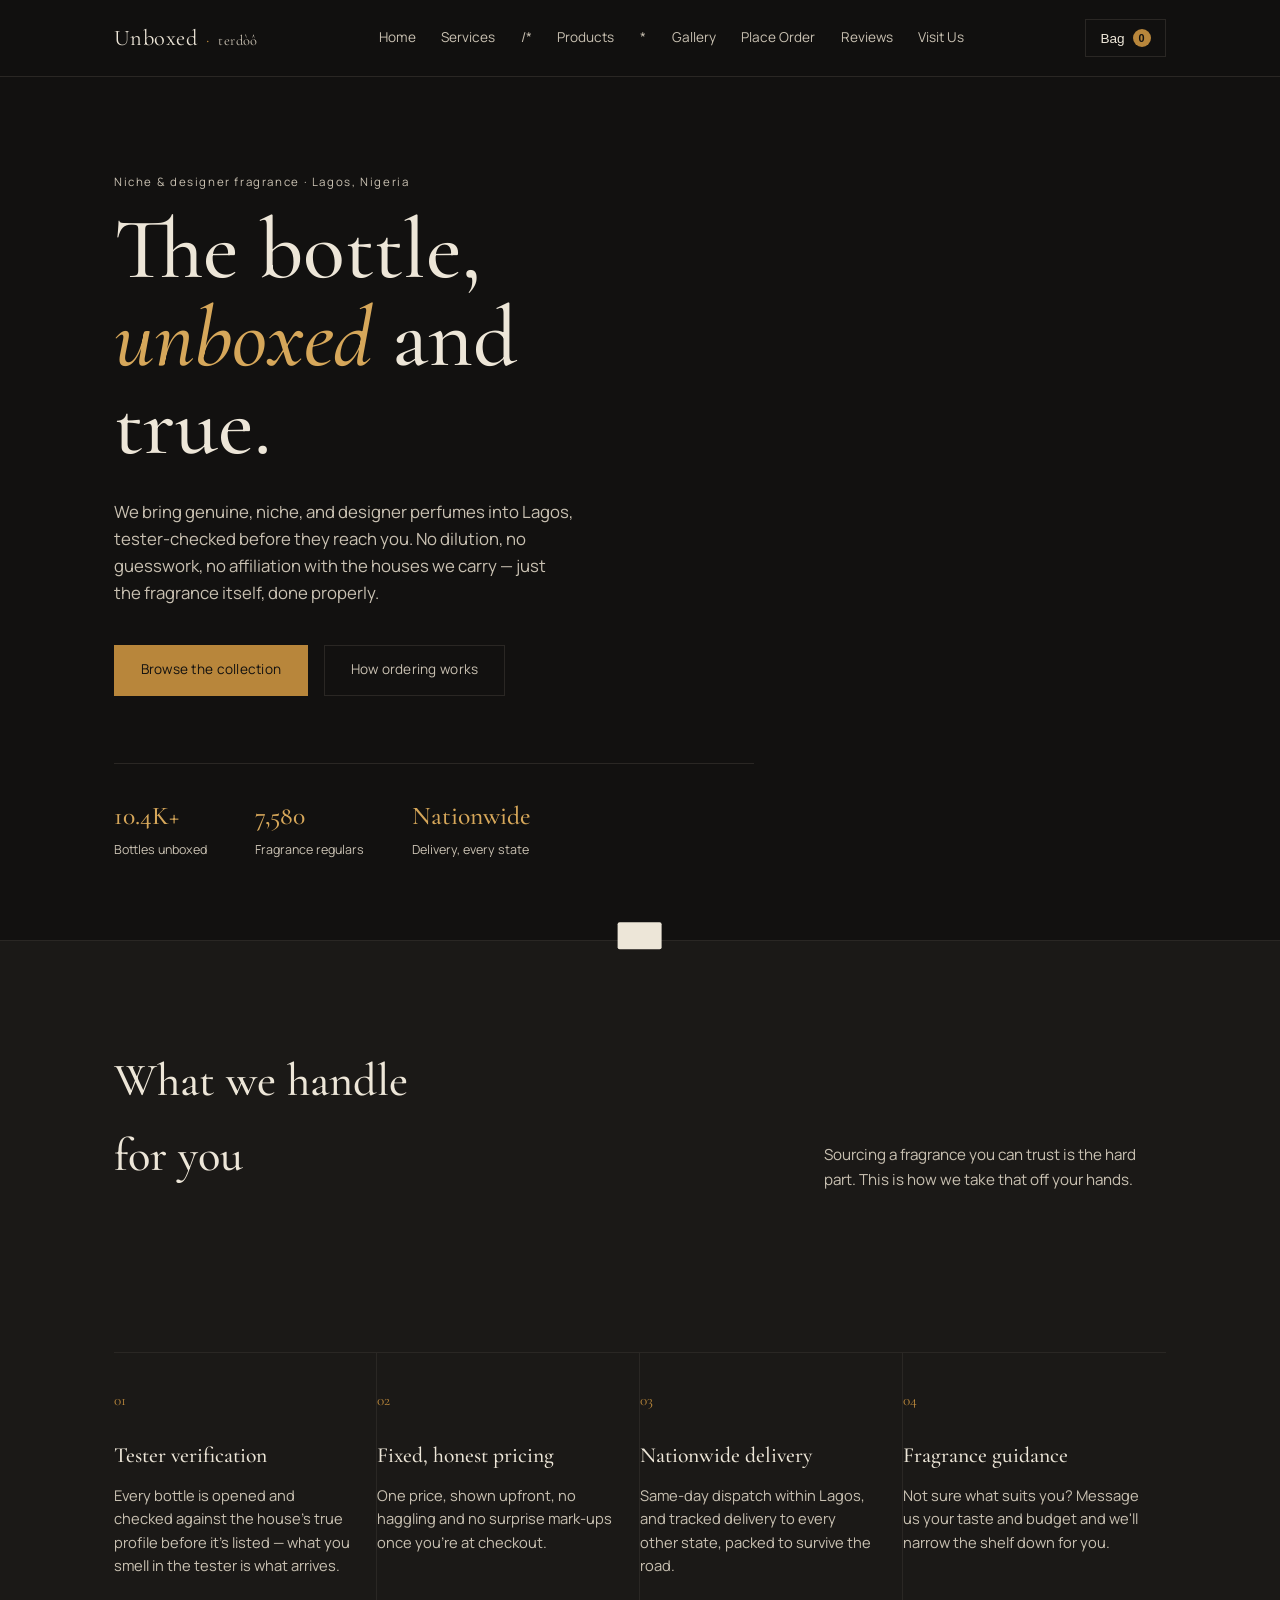
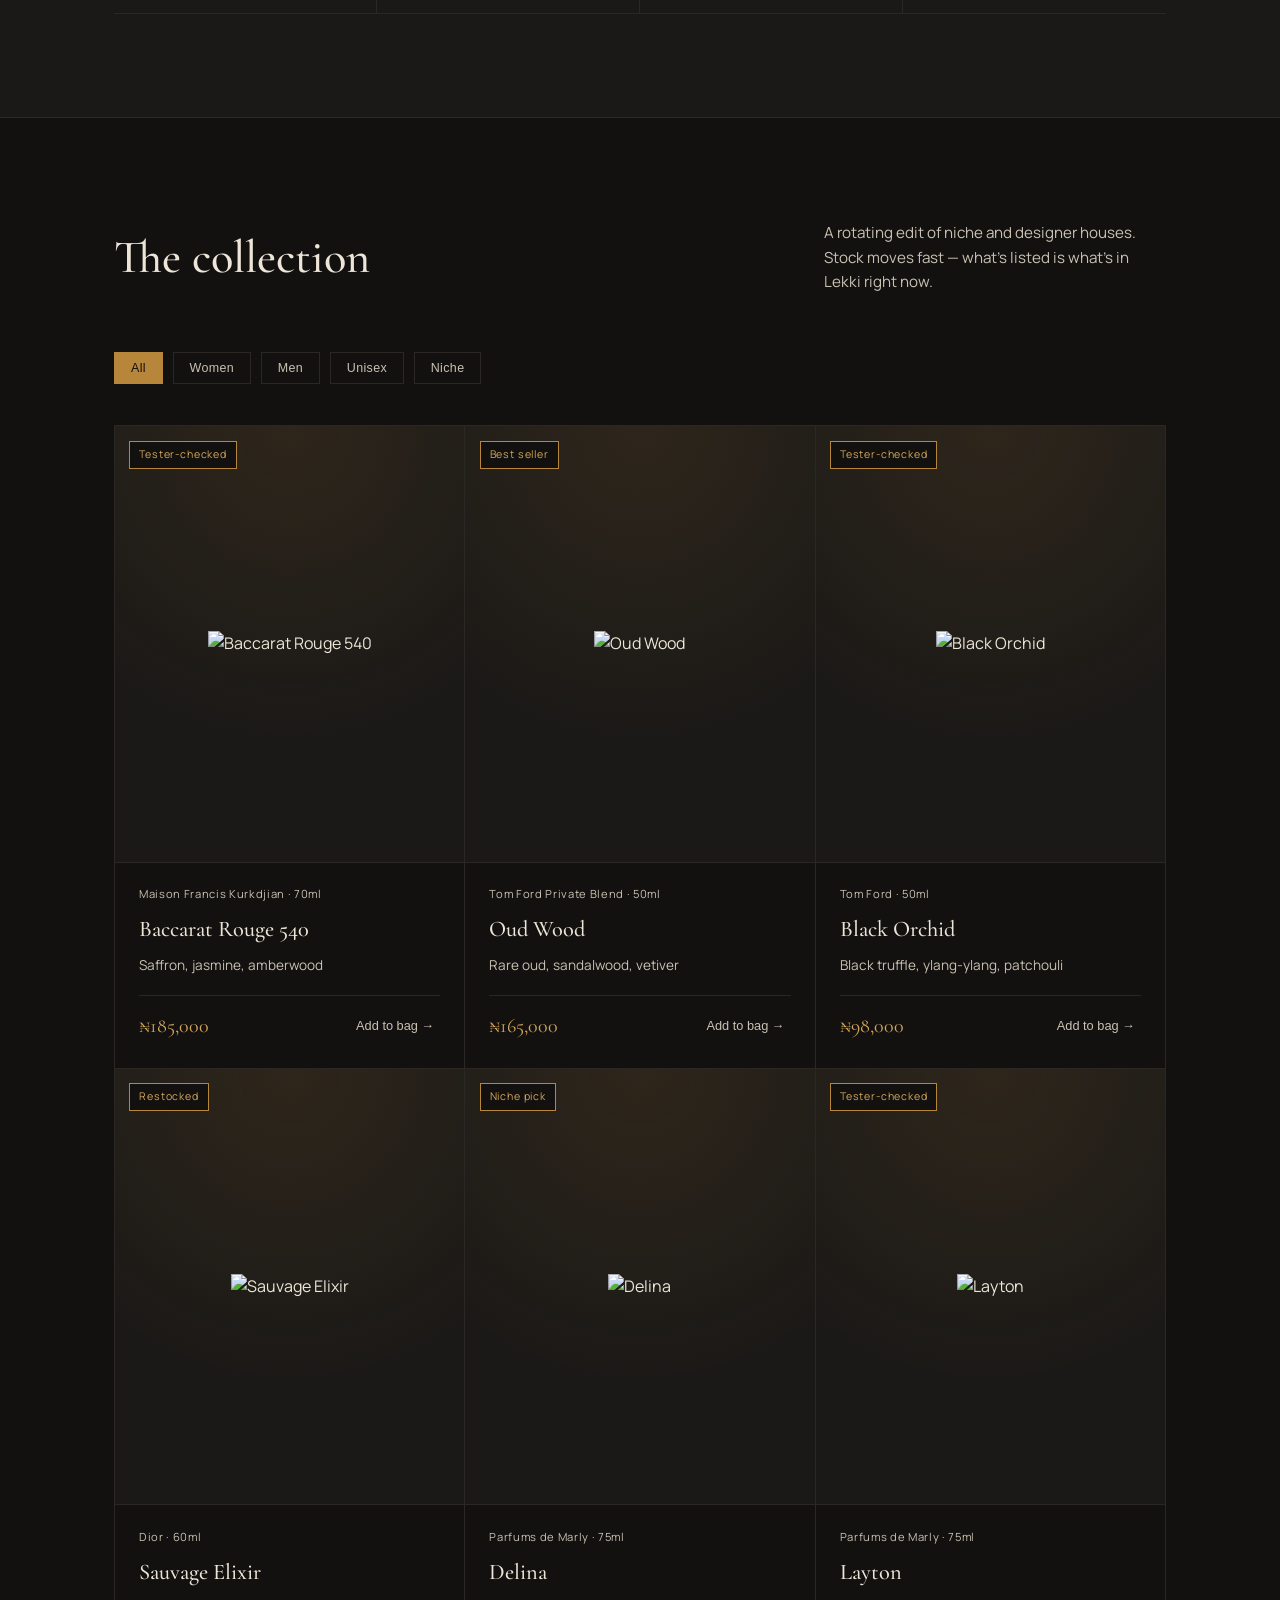
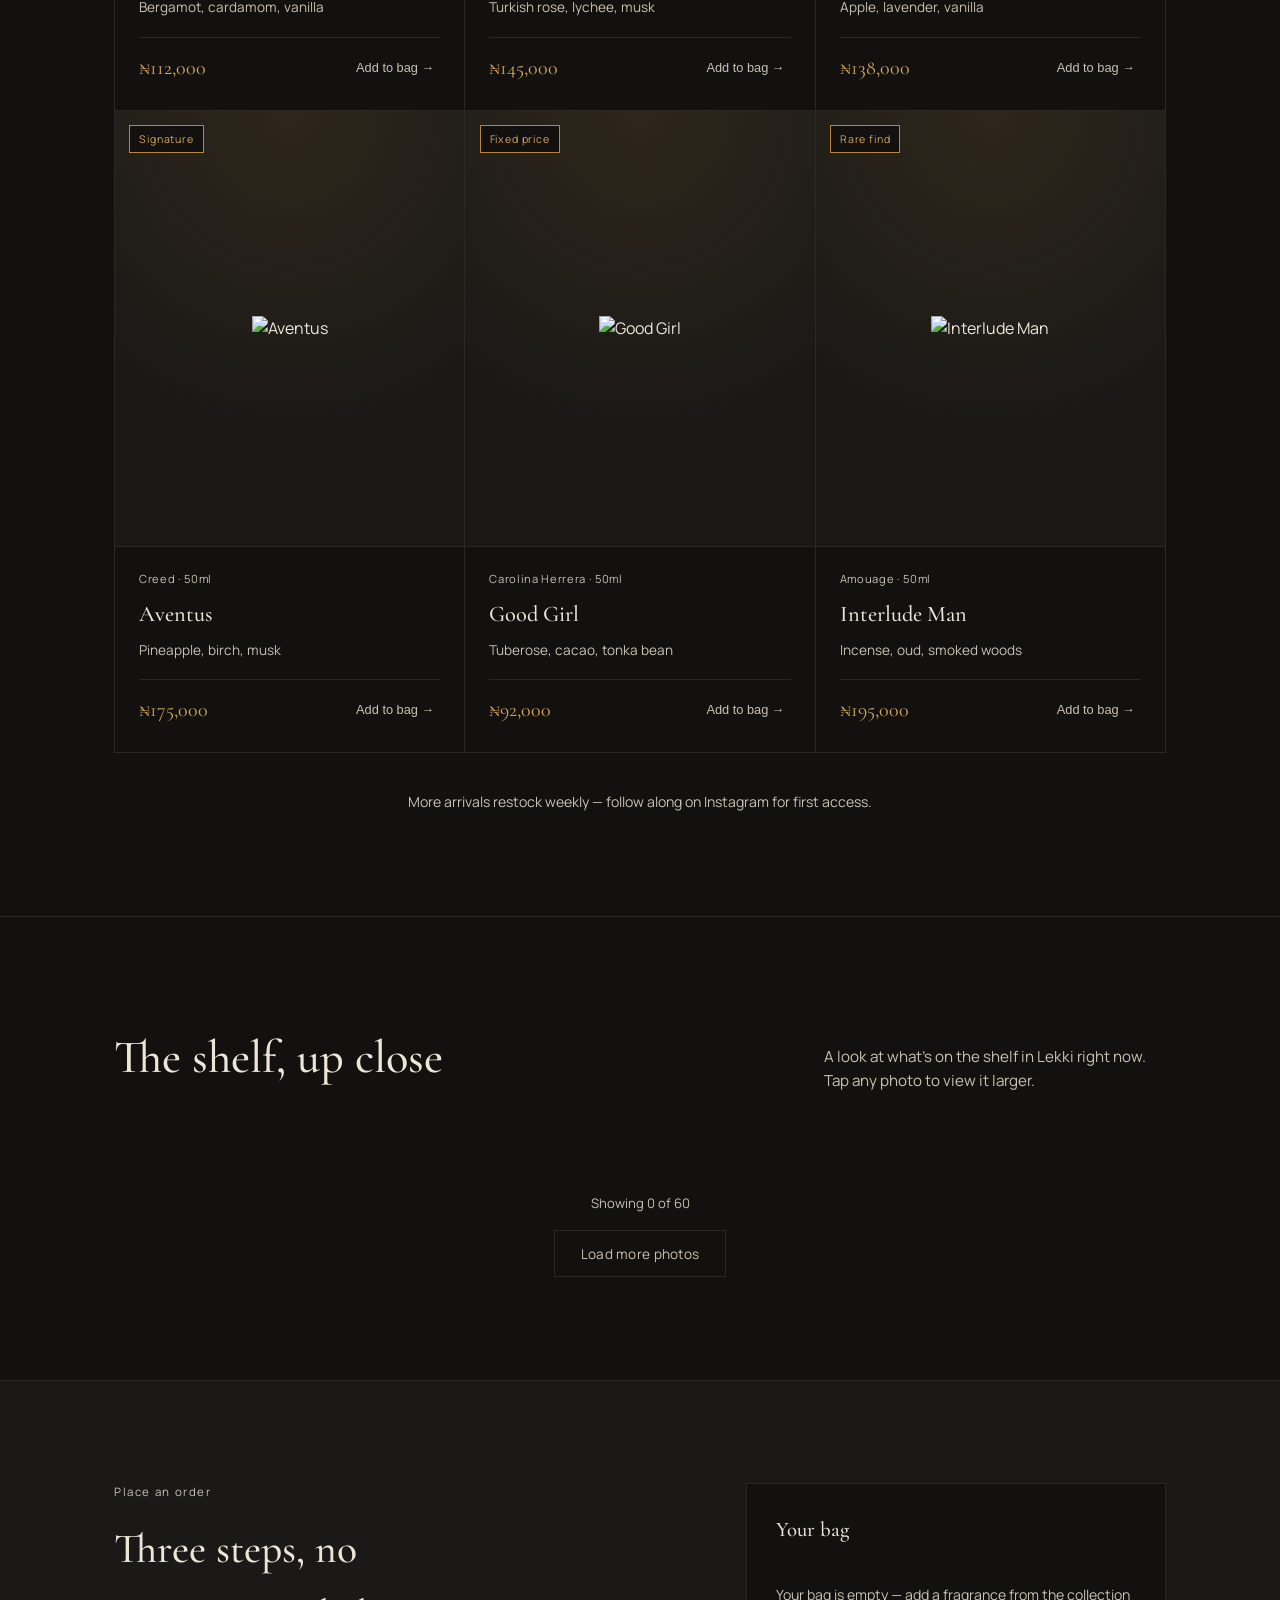
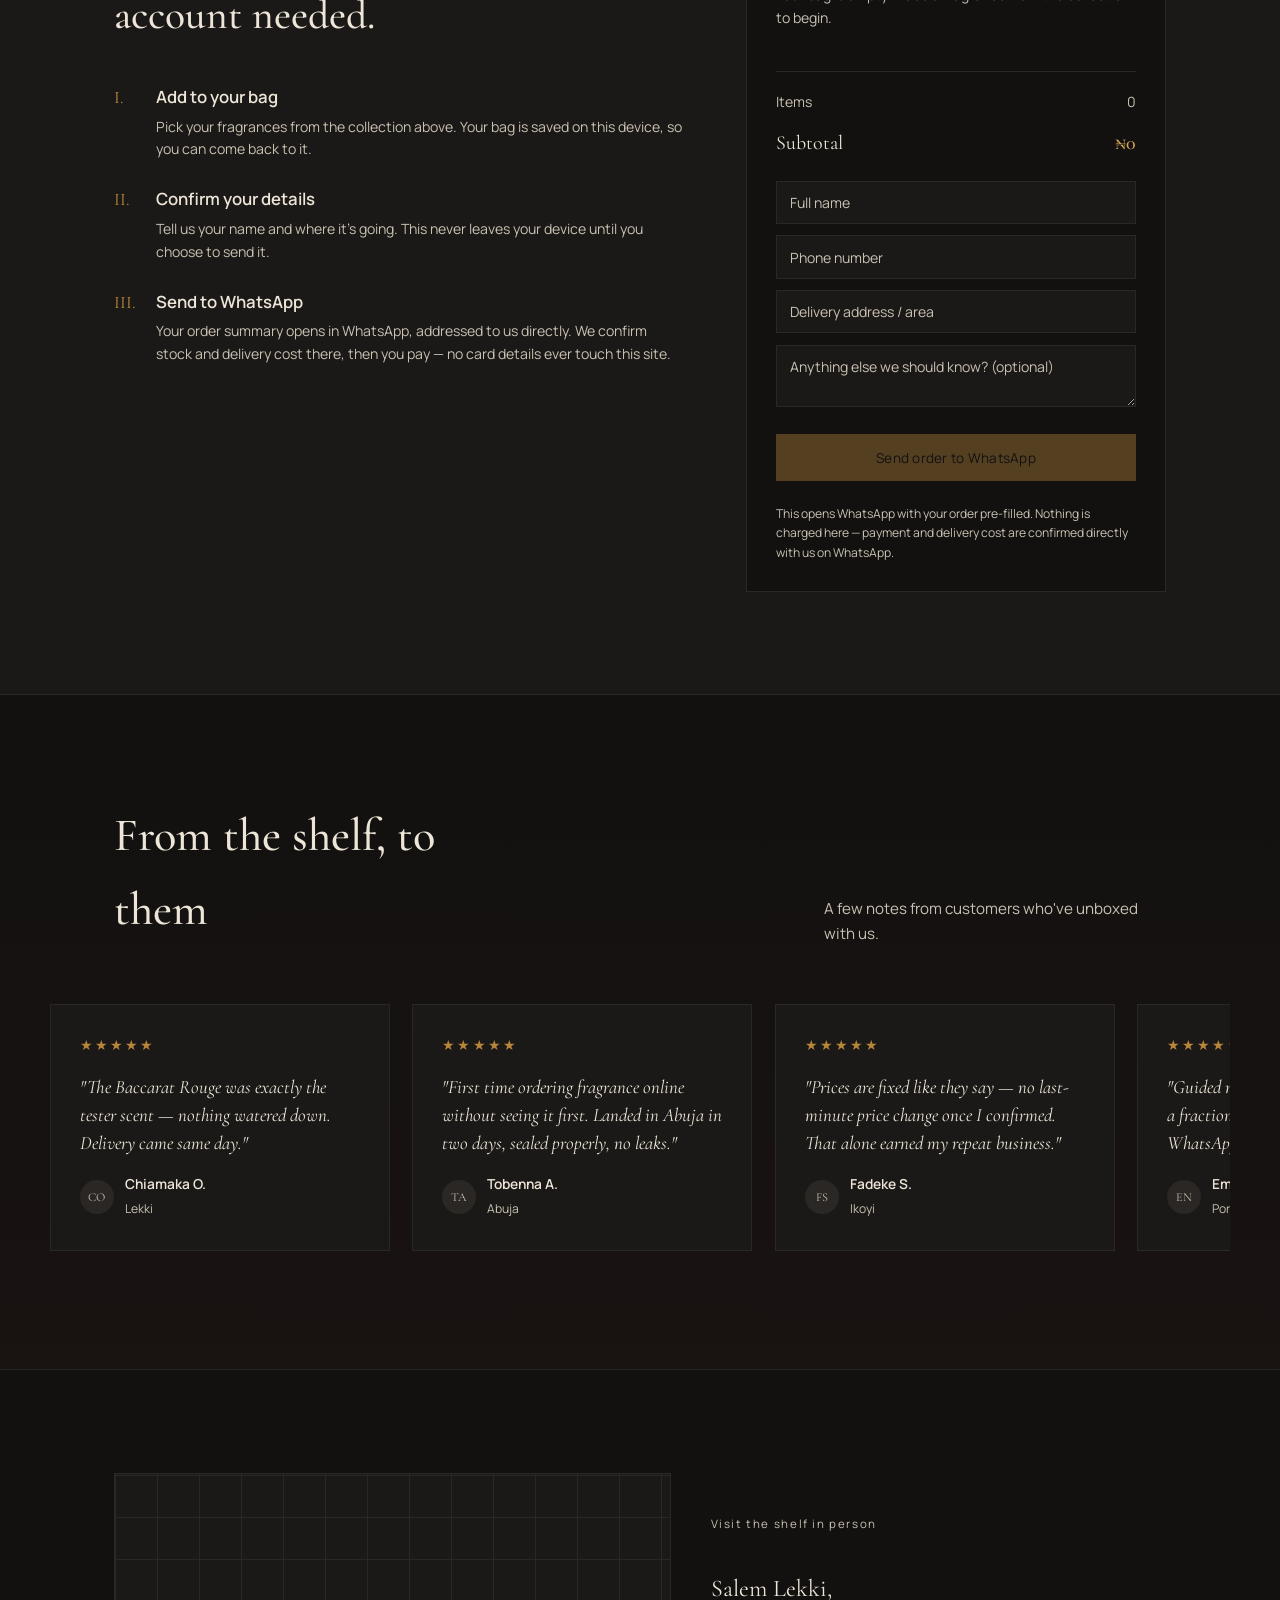
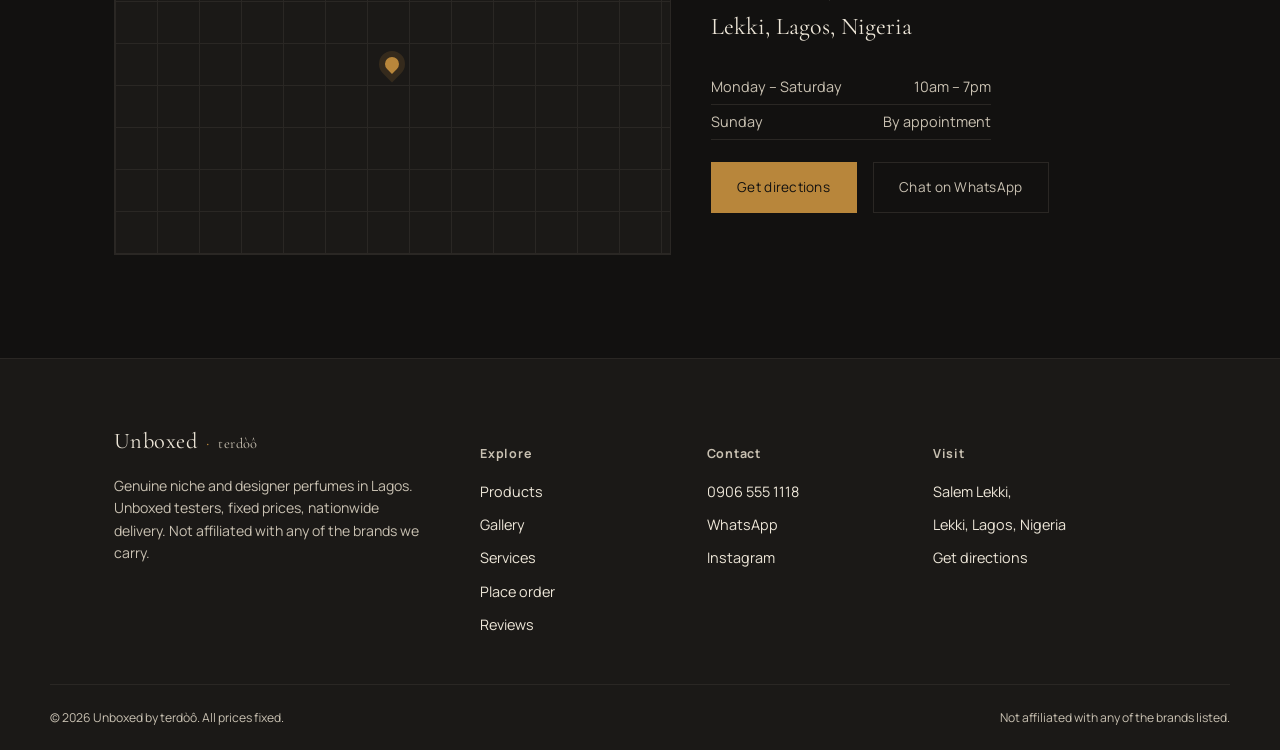
==== index.html @ 3ab6fef6 "update index.html" ====
<!DOCTYPE html>
<html lang="en">
<head>
<meta charset="UTF-8">
<meta name="viewport" content="width=device-width, initial-scale=1.0">
<title>UNBOXED by terdòô — Niche Luxury Perfumes, Lagos</title>
<meta name="description" content="Genuine niche and designer perfumes in Lagos. Unboxed testers, fixed prices, nationwide delivery. Not affiliated with any brand.">
<link rel="icon" href="assets/logo-ink.png">
<link rel="preconnect" href="https://fonts.googleapis.com">
<link rel="preconnect" href="https://fonts.gstatic.com" crossorigin>
<link href="https://fonts.googleapis.com/css2?family=Cormorant+Garamond:ital,wght@0,400;0,500;0,600;1,500&family=Manrope:wght@400;500;600;700&display=swap" rel="stylesheet">
<link rel="stylesheet" href="style.css">
<link rel="stylesheet" href="gallery.css">
</head>
<body>

<!-- ============ NAV ============ -->
<nav class="site-nav">
  <div class="wrap">
    <a href="#home" class="nav-mark">Unboxed<span class="dot">·</span><span style="font-size:0.9rem; color:var(--bone-dim);">terdòô</span></a>

    <ul class="nav-links" id="navLinks">
      <li><a href="#home">Home</a></li>
      <li><a href="#services">Services</a></li>
     /* <li><a href="#products">Products</a></li>*
      <li><a href="#gallery">Gallery</a></li>
      <li><a href="#order">Place Order</a></li>
      <li><a href="#reviews">Reviews</a></li>
      <li><a href="#visit">Visit Us</a></li>
    </ul>

    <div class="nav-right">
      <button class="bag-btn" id="openBag" aria-haspopup="dialog" aria-controls="bagPanel">
        Bag <span class="bag-count" id="bagCount">0</span>
      </button>
      <button class="nav-toggle" id="navToggle" aria-label="Toggle menu" aria-expanded="false">&#9776;</button>
    </div>
  </div>
</nav>

<!-- ============ HERO ============ -->
<header class="hero" id="home">
  <img src="assets/logo-cream.png" alt="" class="hero-mark" aria-hidden="true">
  <div class="wrap">
    <span class="eyebrow reveal in">Niche &amp; designer fragrance · Lagos, Nigeria</span>
    <h1 class="hero-heading">
      <span>The bottle,</span>
      <span><em>unboxed</em> and true.</span>
    </h1>
    <p class="hero-sub">We bring genuine, niche, and designer perfumes into Lagos, tester-checked before they reach you. No dilution, no guesswork, no affiliation with the houses we carry — just the fragrance itself, done properly.</p>
    <div class="hero-actions">
      <a href="#products" class="btn solid">Browse the collection</a>
      <a href="#order" class="btn quiet">How ordering works</a>
    </div>
    <div class="hero-facts">
      <div class="hero-fact"><b>10.4K+</b><span>Bottles unboxed</span></div>
      <div class="hero-fact"><b>7,580</b><span>Fragrance regulars</span></div>
      <div class="hero-fact"><b>Nationwide</b><span>Delivery, every state</span></div>
    </div>
  </div>
</header>

<!-- ============ SERVICES ============ -->
<section class="services" id="services">
  <div class="wrap section-pad">
    <div class="section-head reveal">
      <h2>What we handle for you</h2>
      <p>Sourcing a fragrance you can trust is the hard part. This is how we take that off your hands.</p>
    </div>
  </div>
  <div class="wrap" style="padding-bottom: clamp(4rem, 8vw, 7rem);">
    <div class="service-list reveal">
      <div class="service-item">
        <span class="service-num">01</span>
        <h3>Tester verification</h3>
        <p>Every bottle is opened and checked against the house's true profile before it's listed — what you smell in the tester is what arrives.</p>
      </div>
      <div class="service-item">
        <span class="service-num">02</span>
        <h3>Fixed, honest pricing</h3>
        <p>One price, shown upfront, no haggling and no surprise mark-ups once you're at checkout.</p>
      </div>
      <div class="service-item">
        <span class="service-num">03</span>
        <h3>Nationwide delivery</h3>
        <p>Same-day dispatch within Lagos, and tracked delivery to every other state, packed to survive the road.</p>
      </div>
      <div class="service-item">
        <span class="service-num">04</span>
        <h3>Fragrance guidance</h3>
        <p>Not sure what suits you? Message us your taste and budget and we'll narrow the shelf down for you.</p>
      </div>
    </div>
  </div>
</section>

<!-- ============ PRODUCTS ============ -->
<section id="products">
  <div class="wrap section-pad">
    <div class="section-head reveal">
      <h2>The collection</h2>
      <p>A rotating edit of niche and designer houses. Stock moves fast — what's listed is what's in Lekki right now.</p>
    </div>

    <div class="filter-row reveal" id="filterRow">
      <button class="chip active" data-filter="all">All</button>
      <button class="chip" data-filter="women">Women</button>
      <button class="chip" data-filter="men">Men</button>
      <button class="chip" data-filter="unisex">Unisex</button>
      <button class="chip" data-filter="niche">Niche</button>
    </div>

    <div class="product-grid reveal" id="productGrid">
      <!-- product cards injected by script.js -->
    </div>

    <p class="products-more">More arrivals restock weekly — follow along on Instagram for first access.</p>
  </div>
</section>

<!-- ============ GALLERY ============ -->
<!-- Photos are loaded by gallery.js from the folder images/gallery/ (see top of gallery.js) -->
<section class="gallery" id="gallery">
  <div class="wrap section-pad">
    <div class="section-head reveal">
      <h2>The shelf, up close</h2>
      <p>A look at what's on the shelf in Lekki right now. Tap any photo to view it larger.</p>
    </div>

    <div class="gallery-grid" id="galleryGrid"></div>

    <div class="gallery-foot">
      <p class="gallery-count" id="galleryCount" aria-live="polite"></p>
      <button type="button" class="btn quiet" id="galleryMore">Load more photos</button>
    </div>
  </div>
</section>

<!-- ============ PLACE ORDER ============ -->
<section class="order" id="order">
  <div class="wrap section-pad">
    <div class="order-grid">
      <div class="reveal">
        <span class="eyebrow">Place an order</span>
        <h2 style="font-size: clamp(1.8rem, 3.6vw, 2.6rem); max-width: 14ch; margin-bottom: 2.2rem;">Three steps, no account needed.</h2>

        <div class="order-steps">
          <div class="order-step">
            <span class="step-mark">I.</span>
            <div>
              <h4>Add to your bag</h4>
              <p>Pick your fragrances from the collection above. Your bag is saved on this device, so you can come back to it.</p>
            </div>
          </div>
          <div class="order-step">
            <span class="step-mark">II.</span>
            <div>
              <h4>Confirm your details</h4>
              <p>Tell us your name and where it's going. This never leaves your device until you choose to send it.</p>
            </div>
          </div>
          <div class="order-step">
            <span class="step-mark">III.</span>
            <div>
              <h4>Send to WhatsApp</h4>
              <p>Your order summary opens in WhatsApp, addressed to us directly. We confirm stock and delivery cost there, then you pay — no card details ever touch this site.</p>
            </div>
          </div>
        </div>
      </div>

      <div class="bag-panel reveal" id="bagPanel" role="region" aria-label="Your bag">
        <h3>Your bag</h3>
        <div class="bag-items" id="bagItems">
          <p class="bag-empty" id="bagEmptyMsg">Your bag is empty — add a fragrance from the collection to begin.</p>
        </div>

        <div class="bag-summary">
          <div class="bag-summary-row"><span>Items</span><span id="sumCount">0</span></div>
          <div class="bag-summary-row total"><span>Subtotal</span><b id="sumTotal">₦0</b></div>
        </div>

        <form class="order-form" id="orderForm">
          <input type="text" id="custName" placeholder="Full name" required>
          <input type="tel" id="custPhone" placeholder="Phone number" required>
          <input type="text" id="custAddress" placeholder="Delivery address / area" required>
          <textarea id="custNote" rows="2" placeholder="Anything else we should know? (optional)"></textarea>
          <button type="submit" class="btn solid" id="sendOrderBtn" disabled>Send order to WhatsApp</button>
          <p class="form-note">This opens WhatsApp with your order pre-filled. Nothing is charged here — payment and delivery cost are confirmed directly with us on WhatsApp.</p>
        </form>
      </div>
    </div>
  </div>
</section>

<!-- ============ REVIEWS ============ -->
<section class="reviews" id="reviews">
  <div class="wrap section-pad" style="position:relative;">
    <div class="section-head reveal">
      <h2>From the shelf, to them</h2>
      <p>A few notes from customers who've unboxed with us.</p>
    </div>

    <div class="review-track reveal" id="reviewTrack">
      <!-- review cards injected by script.js -->
    </div>
  </div>
</section>

<!-- ============ VISIT US ============ -->
<section class="visit" id="visit">
  <div class="wrap section-pad">
    <div class="visit-inner">
      <div class="visit-map reveal" aria-hidden="true">
        <span class="pin"></span>
      </div>
      <div class="visit-details reveal">
        <span class="eyebrow">Visit the shelf in person</span>
        <p class="addr">Salem Lekki,<br>Lekki, Lagos, Nigeria</p>
        <div class="hours">
          <div><span>Monday – Saturday</span><span>10am – 7pm</span></div>
          <div><span>Sunday</span><span>By appointment</span></div>
        </div>
        <div style="display:flex; gap: 1rem; flex-wrap: wrap;">
          <a href="https://www.google.com/maps/search/?api=1&query=Salem+Lekki%2C+Lekki%2C+Lagos%2C+Nigeria" target="_blank" rel="noopener" class="btn solid">Get directions</a>
          <a href="https://wa.me/2349065551118" target="_blank" rel="noopener" class="btn quiet">Chat on WhatsApp</a>
        </div>
      </div>
    </div>
  </div>
</section>

<!-- ============ FOOTER ============ -->
<footer>
  <div class="wrap footer-grid">
    <div class="footer-brand">
      <a href="#home" class="nav-mark">Unboxed<span class="dot">·</span><span style="font-size:0.9rem; color:var(--bone-dim);">terdòô</span></a>
      <p>Genuine niche and designer perfumes in Lagos. Unboxed testers, fixed prices, nationwide delivery. Not affiliated with any of the brands we carry.</p>
    </div>
    <div class="footer-col">
      <h5>Explore</h5>
      <ul>
        <li><a href="#products">Products</a></li>
        <li><a href="#gallery">Gallery</a></li>
        <li><a href="#services">Services</a></li>
        <li><a href="#order">Place order</a></li>
        <li><a href="#reviews">Reviews</a></li>
      </ul>
    </div>
    <div class="footer-col">
      <h5>Contact</h5>
      <ul>
        <li><a href="tel:+2349065551118">0906 555 1118</a></li>
        <li><a href="https://wa.me/2349065551118" target="_blank" rel="noopener">WhatsApp</a></li>
        <li><a href="https://www.instagram.com/unboxed_by_terdoo" target="_blank" rel="noopener">Instagram</a></li>
      </ul>
    </div>
    <div class="footer-col">
      <h5>Visit</h5>
      <ul>
        <li>Salem Lekki,</li>
        <li>Lekki, Lagos, Nigeria</li>
        <li><a href="https://www.google.com/maps/search/?api=1&query=Salem+Lekki%2C+Lekki%2C+Lagos%2C+Nigeria" target="_blank" rel="noopener">Get directions</a></li>
      </ul>
    </div>
  </div>
  <div class="wrap footer-bottom">
    <span>© <span id="year"></span> Unboxed by terdòô. All prices fixed.</span>
    <span>Not affiliated with any of the brands listed.</span>
  </div>
</footer>

<!-- ============ TOAST ============ -->
<div class="toast" id="toast"></div>

<!-- ============ GALLERY LIGHTBOX ============ -->
<div class="lightbox" id="lightbox" role="dialog" aria-modal="true" aria-label="Photo viewer" hidden>
  <button type="button" class="lb-btn lb-close" id="lbClose" aria-label="Close viewer">&times;</button>
  <button type="button" class="lb-btn lb-nav lb-prev" id="lbPrev" aria-label="Previous photo">&#8249;</button>
  <img class="lb-img" id="lbImg" alt="">
  <button type="button" class="lb-btn lb-nav lb-next" id="lbNext" aria-label="Next photo">&#8250;</button>
  <p class="lb-count" id="lbCount"></p>
</div>

<script src="script.js"></script>
<script src="gallery.js"></script>
</body>
</html>
---- style.css ----
/* ============================================================
   UNBOXED by terdòô — stylesheet
   Palette:  ink #121110, bone #EDE6D8, brass #B8863B,
             deep amber #7A4E23, oxblood #4A1E1E (reviews only)
   Type:     Cormorant Garamond (display) + Manrope (body/UI)
   ============================================================ */

:root{
  --ink: #121110;
  --ink-soft: #1B1917;
  --ink-line: #2A2724;
  --bone: #EDE6D8;
  --bone-dim: #C9C1B2;
  --brass: #B8863B;
  --brass-bright: #D6A75A;
  --amber-deep: #7A4E23;
  --oxblood: #4A1E1E;

  --serif: "Cormorant Garamond", "Times New Roman", serif;
  --sans: "Manrope", -apple-system, BlinkMacSystemFont, "Segoe UI", sans-serif;

  --max: 1180px;
  --gutter: clamp(1.25rem, 4vw, 3.5rem);
  --edge: clamp(20px, 6vw, 64px);
}

*, *::before, *::after{ box-sizing: border-box; }
html{ scroll-behavior: smooth; }

@media (prefers-reduced-motion: reduce){
  html{ scroll-behavior: auto; }
  *, *::before, *::after{
    animation-duration: 0.001ms !important;
    animation-iteration-count: 1 !important;
    transition-duration: 0.001ms !important;
    scroll-behavior: auto !important;
  }
}

html {
  overflow-x: hidden;
}

body{
  margin: 0;
  background: var(--ink);
  color: var(--bone);
  font-family: var(--sans);
  font-size: 16px;
  line-height: 1.6;
  -webkit-font-smoothing: antialiased;
}

img{ max-width: 100%; display: block; }

a{ color: inherit; text-decoration: none; }

h1, h2, h3, h4{
  font-family: var(--serif);
  font-weight: 500;
  margin: 0;
  color: var(--bone);
}

p{ margin: 0; }

::selection{ background: var(--brass); color: var(--ink); }

:focus-visible{
  outline: 1.5px solid var(--brass-bright);
  outline-offset: 3px;
}

.wrap{
  max-width: var(--max);
  margin: 0 auto;
  padding-left: var(--edge);
  padding-right: var(--edge);
}

.hairline{
  border: none;
  border-top: 1px solid var(--ink-line);
  margin: 0;
}

.eyebrow{
  display: block;
  font-family: var(--sans);
  font-size: 0.72rem;
  letter-spacing: 0.14em;
  color: var(--bone-dim);
  margin-bottom: 0.9rem;
}

.btn{
  display: inline-flex;
  align-items: center;
  gap: 0.6rem;
  font-family: var(--sans);
  font-size: 0.85rem;
  letter-spacing: 0.02em;
  padding: 0.85rem 1.6rem;
  border: 1px solid var(--brass);
  color: var(--bone);
  background: transparent;
  cursor: pointer;
  transition: background 220ms ease, color 220ms ease, border-color 220ms ease;
}
.btn:hover{ background: var(--brass); color: var(--ink); }

.btn.solid{
  background: var(--brass);
  color: var(--ink);
}
.btn.solid:hover{
  background: var(--brass-bright);
  border-color: var(--brass-bright);
}

.btn.quiet{
  border-color: var(--ink-line);
  color: var(--bone-dim);
}
.btn.quiet:hover{
  border-color: var(--brass);
  background: transparent;
  color: var(--brass-bright);
}

.btn[disabled]{
  opacity: 0.4;
  cursor: not-allowed;
  pointer-events: none;
}

/* ---------------- Nav ---------------- */

.site-nav{
  position: sticky;
  top: 0;
  z-index: 60;
  background: rgba(18, 17, 16, 0.86);
  backdrop-filter: blur(10px);
  border-bottom: 1px solid var(--ink-line);
}

.site-nav .wrap{
  display: flex;
  align-items: center;
  justify-content: space-between;
  height: 76px;
}

.nav-mark{
  display: flex;
  align-items: baseline;
  gap: 0.55rem;
  font-family: var(--serif);
  font-size: 1.4rem;
  letter-spacing: 0.02em;
}
.nav-mark .dot{ color: var(--brass); font-size: 1.1rem; }

.nav-links{
  display: flex;
  gap: clamp(1.1rem, 2vw, 2.1rem);
  list-style: none;
  margin: 0;
  padding: 0;
  font-size: 0.85rem;
  color: var(--bone-dim);
}
.nav-links a{
  position: relative;
  padding-bottom: 4px;
}
.nav-links a::after{
  content: "";
  position: absolute;
  left: 0; right: 100%;
  bottom: 0;
  height: 1px;
  background: var(--brass);
  transition: right 220ms ease;
}
.nav-links a:hover{ color: var(--bone); }
.nav-links a:hover::after{ right: 0; }

.nav-right{ display: flex; align-items: center; gap: 1.1rem; }

.bag-btn{
  position: relative;
  display: flex;
  align-items: center;
  gap: 0.5rem;
  font-size: 0.85rem;
  color: var(--bone);
  background: none;
  border: 1px solid var(--ink-line);
  padding: 0.55rem 0.9rem;
  cursor: pointer;
  transition: border-color 200ms ease;
}
.bag-btn:hover{ border-color: var(--brass); }
.bag-count{
  min-width: 18px;
  height: 18px;
  padding: 0 4px;
  border-radius: 50%;
  background: var(--brass);
  color: var(--ink);
  font-size: 0.68rem;
  display: inline-flex;
  align-items: center;
  justify-content: center;
  font-weight: 700;
}

.nav-toggle{
  display: none;
  background: none;
  border: none;
  color: var(--bone);
  font-size: 1.5rem;
  cursor: pointer;
}

@media (max-width: 820px){
  .nav-links{
    position: fixed;
    inset: 76px 0 auto 0;
    background: var(--ink-soft);
    flex-direction: column;
    padding: 1.5rem var(--edge) 2rem;
    gap: 1.1rem;
    border-bottom: 1px solid var(--ink-line);
    transform: translateY(-8px);
    opacity: 0;
    pointer-events: none;
    transition: opacity 220ms ease, transform 220ms ease;
  }
  .nav-links.open{
    opacity: 1;
    transform: translateY(0);
    pointer-events: auto;
  }
  .nav-toggle{ display: block; }
}

/* ---------------- Hero ---------------- */

.hero{
  position: relative;
  overflow: hidden;
  min-height: 92vh;
  display: flex;
  align-items: center;
  border-bottom: 1px solid var(--ink-line);
}

.hero-mark{
  position: absolute;
  right: -6%;
  top: 50%;
  transform: translateY(-50%);
  width: min(48vw, 620px);
  opacity: 0.07;
  filter: grayscale(1);
  pointer-events: none;
}

.hero .wrap{
  position: relative;
  z-index: 2;
  width: 100%;
  padding-top: 6rem;
  padding-bottom: 5rem;
}

.hero-heading{
  font-size: clamp(2.6rem, 7vw, 5.4rem);
  line-height: 1.02;
  max-width: 14ch;
  overflow: hidden;
}
.hero-heading span{
  display: block;
  transform: translateY(110%);
  animation: rise 900ms cubic-bezier(.2,.8,.2,1) forwards;
}
.hero-heading span:nth-child(1){ animation-delay: 120ms; }
.hero-heading span:nth-child(2){ animation-delay: 240ms; }
.hero-heading span em{
  font-style: italic;
  color: var(--brass-bright);
}

@keyframes rise{
  to{ transform: translateY(0); }
}

.hero-sub{
  margin-top: 1.8rem;
  max-width: 46ch;
  color: var(--bone-dim);
  font-size: 1.05rem;
  opacity: 0;
  animation: fadein 700ms ease forwards;
  animation-delay: 520ms;
}

@keyframes fadein{
  from{ opacity: 0; transform: translateY(6px); }
  to{ opacity: 1; transform: translateY(0); }
}

.hero-actions{
  display: flex;
  flex-wrap: wrap;
  gap: 1rem;
  margin-top: 2.4rem;
  opacity: 0;
  animation: fadein 700ms ease forwards;
  animation-delay: 700ms;
}

.hero-facts{
  display: flex;
  gap: clamp(1.4rem, 4vw, 3rem);
  margin-top: 4.2rem;
  padding-top: 2rem;
  border-top: 1px solid var(--ink-line);
  max-width: 640px;
  opacity: 0;
  animation: fadein 700ms ease forwards;
  animation-delay: 850ms;
}
.hero-fact b{
  display: block;
  font-family: var(--serif);
  font-size: 1.6rem;
  color: var(--brass-bright);
  font-weight: 500;
}
.hero-fact span{
  display: block;
  font-size: 0.78rem;
  color: var(--bone-dim);
  margin-top: 0.2rem;
}

/* ---------------- Section shell ---------------- */

section{ position: relative; }

.section-pad{
  padding-top: clamp(4rem, 8vw, 7rem);
  padding-bottom: clamp(4rem, 8vw, 7rem);
}

.section-head{
  display: flex;
  justify-content: space-between;
  align-items: flex-end;
  gap: 2rem;
  margin-bottom: clamp(2.2rem, 5vw, 3.6rem);
  flex-wrap: wrap;
}

.section-head h2{
  font-size: clamp(2rem, 4vw, 2.9rem);
  max-width: 16ch;
}

.section-head p{
  max-width: 38ch;
  color: var(--bone-dim);
  font-size: 0.95rem;
}

/* ---------------- Services ---------------- */

.services{ background: var(--ink-soft); border-bottom: 1px solid var(--ink-line); }

.service-list{
  display: grid;
  grid-template-columns: repeat(4, 1fr);
  border-top: 1px solid var(--ink-line);
}

.service-item{
  padding: 2.2rem 1.6rem 2.2rem 0;
  border-right: 1px solid var(--ink-line);
  border-bottom: 1px solid var(--ink-line);
}
.service-item:last-child{ border-right: none; }

.service-num{
  font-family: var(--serif);
  font-size: 0.95rem;
  color: var(--brass);
  display: block;
  margin-bottom: 1.6rem;
}

.service-item h3{
  font-size: 1.35rem;
  margin-bottom: 0.7rem;
}

.service-item p{
  color: var(--bone-dim);
  font-size: 0.92rem;
}

@media (max-width: 900px){
  .service-list{ grid-template-columns: repeat(2, 1fr); }
  .service-item:nth-child(2n){ border-right: none; }
}
@media (max-width: 560px){
  .service-list{ grid-template-columns: 1fr; }
  .service-item{ border-right: none !important; padding-right: 0; }
}

/* ---------------- Products ---------------- */

.filter-row{
  display: flex;
  flex-wrap: wrap;
  gap: 0.6rem;
  margin-bottom: 2.6rem;
}
.chip{
  font-size: 0.78rem;
  letter-spacing: 0.03em;
  padding: 0.5rem 1rem;
  border: 1px solid var(--ink-line);
  background: transparent;
  color: var(--bone-dim);
  cursor: pointer;
  transition: all 180ms ease;
}
.chip:hover{ border-color: var(--brass); color: var(--bone); }
.chip.active{
  background: var(--brass);
  border-color: var(--brass);
  color: var(--ink);
}

.product-grid{
  display: grid;
  grid-template-columns: repeat(3, 1fr);
  gap: 1px;
  background: var(--ink-line);
  border: 1px solid var(--ink-line);
}

.product-card{
  background: var(--ink);
  padding: 0;
  display: flex;
  flex-direction: column;
}

.product-photo{
  aspect-ratio: 4 / 5;
  background:
    radial-gradient(140% 120% at 50% 0%, rgba(184,134,59,0.12), transparent 60%),
    var(--ink-soft);
  border-bottom: 1px solid var(--ink-line);
  display: flex;
  align-items: center;
  justify-content: center;
  position: relative;
  overflow: hidden;
}

.product-photo .ph-label{
  font-family: var(--sans);
  font-size: 0.68rem;
  letter-spacing: 0.08em;
  color: var(--ink-line);
  border: 1px dashed var(--ink-line);
  padding: 0.5rem 0.8rem;
  text-align: center;
}

.product-tag{
  position: absolute;
  top: 0.9rem;
  left: 0.9rem;
  font-size: 0.66rem;
  letter-spacing: 0.08em;
  padding: 0.28rem 0.55rem;
  background: var(--ink);
  border: 1px solid var(--brass);
  color: var(--brass-bright);
}

.product-body{
  padding: 1.4rem 1.5rem 1.6rem;
  display: flex;
  flex-direction: column;
  gap: 0.5rem;
  flex: 1;
}

.product-kind{
  font-size: 0.7rem;
  letter-spacing: 0.06em;
  color: var(--bone-dim);
}

.product-body h3{
  font-size: 1.4rem;
  font-weight: 500;
}

.product-notes{
  font-size: 0.85rem;
  color: var(--bone-dim);
  flex: 1;
}

.product-foot{
  display: flex;
  align-items: center;
  justify-content: space-between;
  margin-top: 0.6rem;
  padding-top: 0.9rem;
  border-top: 1px solid var(--ink-line);
}

.price{
  font-family: var(--serif);
  font-size: 1.25rem;
  color: var(--brass-bright);
}

.add-btn{
  background: none;
  border: none;
  color: var(--bone-dim);
  font-size: 0.8rem;
  cursor: pointer;
  position: relative;
  padding-bottom: 2px;
}
.add-btn::after{
  content: "";
  position: absolute;
  left: 0; right: 100%;
  bottom: 0;
  height: 1px;
  background: var(--brass);
  transition: right 200ms ease;
}
.add-btn:hover{ color: var(--brass-bright); }
.add-btn:hover::after{ right: 0; }

@media (max-width: 900px){
  .product-grid{ grid-template-columns: repeat(2, 1fr); }
}
@media (max-width: 560px){
  .product-grid{ grid-template-columns: 1fr; }
}

.products-more{
  margin-top: 2.4rem;
  text-align: center;
  color: var(--bone-dim);
  font-size: 0.88rem;
}

/* ---------------- Order ---------------- */

.order{ background: var(--ink-soft); border-top: 1px solid var(--ink-line); border-bottom: 1px solid var(--ink-line); }

.order-grid{
  display: grid;
  grid-template-columns: 1.15fr 0.85fr;
  gap: clamp(2rem, 5vw, 4rem);
  align-items: start;
}

.order-steps{
  display: flex;
  flex-direction: column;
  gap: 1.6rem;
  margin-bottom: 2.4rem;
}
.order-step{
  display: flex;
  gap: 1rem;
}
.order-step .step-mark{
  font-family: var(--serif);
  color: var(--brass);
  font-size: 1.1rem;
  min-width: 1.6rem;
}
.order-step h4{
  font-size: 1.05rem;
  margin-bottom: 0.3rem;
  font-family: var(--sans);
  font-weight: 600;
}
.order-step p{
  color: var(--bone-dim);
  font-size: 0.88rem;
}

.bag-panel{
  background: var(--ink);
  border: 1px solid var(--ink-line);
  padding: 1.8rem;
}

.bag-panel h3{
  font-size: 1.3rem;
  margin-bottom: 1.2rem;
}

.bag-items{
  display: flex;
  flex-direction: column;
  gap: 0.9rem;
  max-height: 320px;
  overflow-y: auto;
  padding-right: 0.3rem;
}

.bag-empty{
  color: var(--bone-dim);
  font-size: 0.88rem;
  padding: 1.2rem 0;
}

.bag-row{
  display: flex;
  align-items: center;
  gap: 0.9rem;
  padding-bottom: 0.9rem;
  border-bottom: 1px solid var(--ink-line);
}
.bag-row .bag-thumb{
  width: 44px;
  height: 54px;
  background: var(--ink-soft);
  border: 1px solid var(--ink-line);
  flex-shrink: 0;
}
.bag-row .bag-info{ flex: 1; min-width: 0; }
.bag-row .bag-info b{
  display: block;
  font-family: var(--serif);
  font-size: 1.02rem;
  font-weight: 500;
  white-space: nowrap;
  overflow: hidden;
  text-overflow: ellipsis;
}
.bag-row .bag-info span{
  font-size: 0.78rem;
  color: var(--bone-dim);
}
.qty-control{
  display: flex;
  align-items: center;
  gap: 0.5rem;
}
.qty-control button{
  width: 22px; height: 22px;
  border: 1px solid var(--ink-line);
  background: none;
  color: var(--bone);
  cursor: pointer;
  font-size: 0.85rem;
  line-height: 1;
}
.qty-control button:hover{ border-color: var(--brass); color: var(--brass-bright); }
.bag-remove{
  background: none;
  border: none;
  color: var(--bone-dim);
  font-size: 0.75rem;
  cursor: pointer;
  text-decoration: underline;
  text-underline-offset: 2px;
}
.bag-remove:hover{ color: var(--brass-bright); }

.bag-summary{
  margin-top: 1.4rem;
  padding-top: 1.2rem;
  border-top: 1px solid var(--ink-line);
}
.bag-summary-row{
  display: flex;
  justify-content: space-between;
  font-size: 0.88rem;
  color: var(--bone-dim);
  margin-bottom: 0.5rem;
}
.bag-summary-row.total{
  color: var(--bone);
  font-family: var(--serif);
  font-size: 1.25rem;
  margin-top: 0.8rem;
}
.bag-summary-row.total b{ color: var(--brass-bright); font-weight: 500; }

.order-form{
  margin-top: 1.4rem;
  display: flex;
  flex-direction: column;
  gap: 0.7rem;
}
.order-form input, .order-form textarea{
  width: 100%;
  background: var(--ink-soft);
  border: 1px solid var(--ink-line);
  color: var(--bone);
  font-family: var(--sans);
  font-size: 0.88rem;
  padding: 0.7rem 0.85rem;
  resize: vertical;
}
.order-form input::placeholder, .order-form textarea::placeholder{ color: var(--bone-dim); }
.order-form input:focus, .order-form textarea:focus{ border-color: var(--brass); outline: none; }

.bag-panel .btn{ width: 100%; justify-content: center; margin-top: 1rem; }

.form-note{
  font-size: 0.76rem;
  color: var(--bone-dim);
  margin-top: 0.7rem;
}

@media (max-width: 900px){
  .order-grid{ grid-template-columns: 1fr; }
}

/* ---------------- Reviews ---------------- */

.reviews{ position: relative; }
.reviews::before{
  content: "";
  position: absolute;
  inset: 0;
  background: linear-gradient(180deg, transparent, rgba(74,30,30,0.12));
  pointer-events: none;
}

.review-track{
  display: flex;
  gap: 1.4rem;
  overflow-x: auto;
  scroll-snap-type: x mandatory;
  padding-bottom: 1rem;
  margin: 0 calc(var(--edge) * -1);
  padding-left: var(--edge);
  padding-right: var(--edge);
  scrollbar-width: thin;
  scrollbar-color: var(--ink-line) transparent;
}

.review-card{
  scroll-snap-align: start;
  flex: 0 0 min(340px, 82vw);
  background: var(--ink-soft);
  border: 1px solid var(--ink-line);
  padding: 1.8rem;
  display: flex;
  flex-direction: column;
  gap: 1rem;
}

.review-stars{ color: var(--brass); font-size: 0.9rem; letter-spacing: 0.15em; }

.review-quote{
  font-family: var(--serif);
  font-size: 1.18rem;
  line-height: 1.5;
  font-style: italic;
  color: var(--bone);
}

.review-who{
  display: flex;
  align-items: center;
  gap: 0.7rem;
  margin-top: auto;
}
.review-avatar{
  width: 34px; height: 34px;
  border-radius: 50%;
  background: var(--ink-line);
  display: flex;
  align-items: center;
  justify-content: center;
  font-family: var(--serif);
  font-size: 0.95rem;
  color: var(--brass-bright);
}
.review-who b{ display: block; font-size: 0.86rem; font-weight: 600; }
.review-who span{ font-size: 0.76rem; color: var(--bone-dim); }

/* ---------------- Visit / map callout ---------------- */

.visit{
  border-top: 1px solid var(--ink-line);
  border-bottom: 1px solid var(--ink-line);
}
.visit-inner{
  display: grid;
  grid-template-columns: 1.1fr 0.9fr;
  gap: 2.5rem;
  align-items: center;
}
.visit-map{
  aspect-ratio: 16/11;
  background:
    repeating-linear-gradient(0deg, var(--ink-line) 0 1px, transparent 1px 42px),
    repeating-linear-gradient(90deg, var(--ink-line) 0 1px, transparent 1px 42px),
    var(--ink-soft);
  border: 1px solid var(--ink-line);
  position: relative;
  display: flex;
  align-items: center;
  justify-content: center;
}
.visit-map .pin{
  width: 14px; height: 14px;
  background: var(--brass);
  border-radius: 50% 50% 50% 0;
  transform: rotate(-45deg);
  box-shadow: 0 0 0 6px rgba(184,134,59,0.16);
}
.visit-details{ display: flex; flex-direction: column; gap: 1.4rem; }
.visit-details .addr{ font-family: var(--serif); font-size: 1.5rem; }
.visit-details .hours{ color: var(--bone-dim); font-size: 0.9rem; }
.visit-details .hours div{ display: flex; justify-content: space-between; max-width: 280px; padding: 0.35rem 0; border-bottom: 1px solid var(--ink-line); }

@media (max-width: 860px){
  .visit-inner{ grid-template-columns: 1fr; }
}

/* ---------------- Footer ---------------- */

footer{ background: var(--ink-soft); }
.footer-grid{
  display: grid;
  grid-template-columns: 1.4fr 0.8fr 0.8fr 1fr;
  gap: 2.5rem;
  padding-top: 4rem;
  padding-bottom: 3rem;
}
.footer-brand .nav-mark{ margin-bottom: 1rem; }
.footer-brand p{ color: var(--bone-dim); font-size: 0.88rem; max-width: 34ch; }
.footer-col h5{
  font-family: var(--sans);
  font-size: 0.78rem;
  letter-spacing: 0.06em;
  color: var(--bone-dim);
  margin-bottom: 1rem;
}
.footer-col ul{ list-style: none; margin: 0; padding: 0; display: flex; flex-direction: column; gap: 0.65rem; font-size: 0.9rem; }
.footer-col a:hover{ color: var(--brass-bright); }
.footer-bottom{
  border-top: 1px solid var(--ink-line);
  padding: 1.4rem 0;
  display: flex;
  justify-content: space-between;
  flex-wrap: wrap;
  gap: 0.6rem;
  font-size: 0.76rem;
  color: var(--bone-dim);
}

@media (max-width: 760px){
  .footer-grid{ grid-template-columns: 1fr 1fr; }
}
@media (max-width: 480px){
  .footer-grid{ grid-template-columns: 1fr; }
}

/* ---------------- Toast ---------------- */

.toast{
  position: fixed;
  bottom: 1.6rem;
  left: 50%;
  transform: translateX(-50%) translateY(calc(100% + 3rem));
  background: var(--bone);
  color: var(--ink);
  padding: 0.85rem 1.4rem;
  font-size: 0.85rem;
  border-radius: 2px;
  z-index: 90;
  transition: transform 320ms cubic-bezier(.2,.8,.2,1);
}
.toast.show{ transform: translateX(-50%) translateY(0); }

/* ---------------- Bag drawer ---------------- */

.drawer-overlay{
  position: fixed;
  inset: 0;
  background: rgba(10,9,8,0.6);
  opacity: 0;
  pointer-events: none;
  transition: opacity 260ms ease;
  z-index: 80;
}
.drawer-overlay.open{ opacity: 1; pointer-events: auto; }

/* Reveal-on-scroll */
.reveal{
  opacity: 0;
  transform: translateY(18px);
  transition: opacity 700ms ease, transform 700ms ease;
}
.reveal.in{ opacity: 1; transform: translateY(0); }


/* ============================================================
   GALLERY  (90+ photos)
   - Every tile has a FIXED shape (aspect-ratio), so nothing
     jumps around while photos load.
   - Photos load a batch at a time (see gallery.js) instead of
     all 90 at once.
   - 2 columns on phones, 3 on tablets/desktop. 90 divides
     evenly by both, so the last row is never half-empty.
   ============================================================ */

.gallery{ border-top: 1px solid var(--ink-line); }

.gallery-grid{
  display: grid;
  grid-template-columns: repeat(2, minmax(0, 1fr));
  gap: clamp(0.5rem, 1.6vw, 1rem);
}
@media (min-width: 700px){
  .gallery-grid{ grid-template-columns: repeat(3, minmax(0, 1fr)); }
}

.g-item{
  position: relative;
  display: block;
  width: 100%;
  aspect-ratio: 4 / 5;          /* change to 1 / 1 for square tiles */
  padding: 0;
  margin: 0;
  border: 1px solid var(--ink-line);
  background: var(--ink-soft);
  overflow: hidden;
  cursor: zoom-in;
  animation: g-in 520ms ease both;
  animation-delay: calc(var(--i, 0) * 45ms);
  transition: border-color 220ms ease;
}

/* soft shimmer shown until the photo has finished loading */
.g-item::before{
  content: "";
  position: absolute;
  inset: 0;
  background: linear-gradient(100deg, transparent 30%, rgba(184,134,59,0.10) 50%, transparent 70%);
  background-size: 200% 100%;
  animation: g-shimmer 1.5s linear infinite;
}
.g-item.loaded::before{ display: none; }

.g-item img{
  position: absolute;
  inset: 0;
  width: 100%;
  height: 100%;
  object-fit: cover;            /* "contain" shows the whole bottle but leaves empty bars */
  display: block;
  opacity: 0;
  transform: scale(1.03);
  transition: opacity 600ms ease, transform 900ms ease;
}
.g-item.loaded img{ opacity: 1; transform: scale(1); }

@media (hover: hover){
  .g-item:hover{ border-color: var(--brass); }
  .g-item.loaded:hover img{ transform: scale(1.04); }
}

@keyframes g-in{
  from{ opacity: 0; transform: translateY(12px); }
  to{ opacity: 1; transform: translateY(0); }
}
@keyframes g-shimmer{
  from{ background-position: 200% 0; }
  to{ background-position: -200% 0; }
}

.gallery-foot{
  display: flex;
  flex-direction: column;
  align-items: center;
  gap: 1rem;
  margin-top: 2.6rem;
}
.gallery-count{
  font-size: 0.82rem;
  color: var(--bone-dim);
}
.gallery-foot .btn[hidden]{ display: none; }

/* ---------------- Lightbox ---------------- */

.lightbox{
  position: fixed;
  inset: 0;
  z-index: 100;
  display: flex;
  align-items: center;
  justify-content: center;
  background: rgba(10, 9, 8, 0.94);
  padding: 3.5rem 1rem 3rem;
  animation: lb-fade 220ms ease;
}
.lightbox[hidden]{ display: none; }

@keyframes lb-fade{ from{ opacity: 0; } to{ opacity: 1; } }

.lb-img{
  max-width: min(100%, 920px);
  max-height: 100%;
  width: auto;
  height: auto;
  object-fit: contain;
  display: block;
  border: 1px solid var(--ink-line);
  background: var(--ink-soft);
}

.lb-btn{
  position: absolute;
  background: rgba(18, 17, 16, 0.7);
  border: 1px solid #726858;
  color: var(--bone);
  cursor: pointer;
  line-height: 1;
  transition: border-color 200ms ease, color 200ms ease;
}
.lb-btn:hover{ border-color: var(--brass); color: var(--brass-bright); }

.lb-close{
  top: 0.9rem;
  right: 0.9rem;
  width: 44px;
  height: 44px;
  font-size: 1.7rem;
}
.lb-nav{
  top: 50%;
  transform: translateY(-50%);
  width: 44px;
  height: 56px;
  font-size: 2rem;
}
.lb-prev{ left: 0.6rem; }
.lb-next{ right: 0.6rem; }

.lb-count{
  position: absolute;
  bottom: 0.9rem;
  left: 0;
  right: 0;
  text-align: center;
  font-size: 0.78rem;
  letter-spacing: 0.08em;
  color: var(--bone-dim);
}
---- gallery.css ----
/* gallery.css — product gallery styles. Linked AFTER style.css in index.html */

/* ============================================================
   PRODUCT GALLERY  (84 products)
   - Photo area has a FIXED shape, so nothing jumps while loading.
   - Products load a batch at a time (see gallery.js).
   - 2 columns on phones, 3 on tablets/desktop (84 divides evenly by 2 and 3).
   ============================================================ */

.gallery{ border-top: 1px solid var(--ink-line); }

.gallery-grid{
  display: grid;
  grid-template-columns: repeat(2, minmax(0, 1fr));
  gap: clamp(0.6rem, 1.6vw, 1.1rem);
}
@media (min-width: 700px){
  .gallery-grid{ grid-template-columns: repeat(3, minmax(0, 1fr)); }
}

/* one product card */
.g-card{
  display: flex;
  flex-direction: column;
  background: var(--ink);
  border: 1px solid var(--ink-line);
  animation: g-in 520ms ease both;
  animation-delay: calc(var(--i, 0) * 45ms);
  transition: border-color 220ms ease;
}
@media (hover: hover){
  .g-card:hover{ border-color: var(--brass); }
}

/* the photo (a button, so it can open the big view) */
.g-item{
  position: relative;
  display: block;
  width: 100%;
  aspect-ratio: 4 / 5;          /* change to 1 / 1 for square photos */
  padding: 0;
  margin: 0;
  border: 0;
  border-bottom: 1px solid var(--ink-line);
  background: var(--ink-soft);
  overflow: hidden;
  cursor: zoom-in;
}

/* soft shimmer until the photo has loaded */
.g-item::before{
  content: "";
  position: absolute;
  inset: 0;
  background: linear-gradient(100deg, transparent 30%, rgba(184,134,59,0.10) 50%, transparent 70%);
  background-size: 200% 100%;
  animation: g-shimmer 1.5s linear infinite;
}
.g-item.loaded::before{ display: none; }

.g-item img{
  position: absolute;
  inset: 0;
  width: 100%;
  height: 100%;
  object-fit: cover;            /* "contain" shows the whole bottle but leaves empty bars */
  display: block;
  opacity: 0;
  transform: scale(1.03);
  transition: opacity 600ms ease, transform 900ms ease;
}
.g-item.loaded img{ opacity: 1; transform: scale(1); }
@media (hover: hover){
  .g-item.loaded:hover img{ transform: scale(1.04); }
}

/* name + size + price */
.g-info{
  flex: 1;
  padding: 0.9rem 0.9rem 0.8rem;
  display: flex;
  flex-direction: column;
  gap: 0.25rem;
}
.g-name{
  font-size: clamp(1.02rem, 2.6vw, 1.3rem);
  line-height: 1.2;
  display: -webkit-box;
  -webkit-line-clamp: 2;        /* long names stop at 2 lines so cards stay even */
  -webkit-box-orient: vertical;
  overflow: hidden;
  min-height: 2.4em;
}
.g-meta{
  font-size: 0.8rem;
  color: var(--brass-bright);
  letter-spacing: 0.02em;
}

/* order link along the bottom of the card */
.g-order{
  display: block;
  padding: 0.85rem 0.6rem;
  text-align: center;
  font-size: 0.8rem;
  color: var(--bone-dim);
  border-top: 1px solid var(--ink-line);
  transition: color 200ms ease, background 200ms ease;
}
.g-order:hover{ color: var(--ink); background: var(--brass); }

@keyframes g-in{
  from{ opacity: 0; transform: translateY(12px); }
  to{ opacity: 1; transform: translateY(0); }
}
@keyframes g-shimmer{
  from{ background-position: 200% 0; }
  to{ background-position: -200% 0; }
}

.gallery-foot{
  display: flex;
  flex-direction: column;
  align-items: center;
  gap: 1rem;
  margin-top: 2.6rem;
}
.gallery-count{ font-size: 0.82rem; color: var(--bone-dim); }
.gallery-foot .btn[hidden]{ display: none; }

/* ---------------- Big view (lightbox) ---------------- */

.lightbox{
  position: fixed;
  inset: 0;
  z-index: 100;
  display: flex;
  align-items: center;
  justify-content: center;
  background: rgba(10, 9, 8, 0.985);
  padding: 4rem 1rem 12.5rem;   /* room at the bottom for name + order button */
  animation: lb-fade 220ms ease;
}
.lightbox[hidden]{ display: none; }
@keyframes lb-fade{ from{ opacity: 0; } to{ opacity: 1; } }

.lb-img{
  max-width: min(100%, 920px);
  max-height: 100%;
  width: auto;
  height: auto;
  object-fit: contain;
  display: block;
  border: 1px solid var(--ink-line);
  background: var(--ink-soft);
}

.lb-btn{
  position: absolute;
  background: rgba(18, 17, 16, 0.7);
  border: 1px solid #726858;
  color: var(--bone);
  cursor: pointer;
  line-height: 1;
  transition: border-color 200ms ease, color 200ms ease;
}
.lb-btn:hover{ border-color: var(--brass); color: var(--brass-bright); }
.lb-close{ top: 0.9rem; right: 0.9rem; width: 44px; height: 44px; font-size: 1.7rem; }
.lb-nav{ top: 45%; transform: translateY(-50%); width: 44px; height: 56px; font-size: 2rem; }
.lb-prev{ left: 0.6rem; }
.lb-next{ right: 0.6rem; }

.lb-info{
  position: absolute;
  left: 0;
  right: 0;
  bottom: 2.4rem;
  display: flex;
  flex-direction: column;
  align-items: center;
  gap: 0.2rem;
  padding: 0 1rem;
  text-align: center;
}
.lb-name{ font-family: var(--serif); font-size: 1.4rem; color: var(--bone); line-height: 1.2; }
.lb-meta{ font-size: 0.85rem; color: var(--brass-bright); }
.lb-order{
  margin-top: 0.6rem;
  padding: 0.7rem 1.4rem;
  font-size: 0.82rem;
  background: var(--brass);
  color: var(--ink);
  transition: background 200ms ease;
}
.lb-order:hover{ background: var(--brass-bright); }

.lb-count{
  position: absolute;
  bottom: 0.8rem;
  left: 0;
  right: 0;
  text-align: center;
  font-size: 0.76rem;
  letter-spacing: 0.08em;
  color: var(--bone-dim);
}

/* Fix: hidden "added to bag" notice was peeking up at the bottom of the screen */
.toast{ transform: translateX(-50%) translateY(calc(100% + 3rem)); }
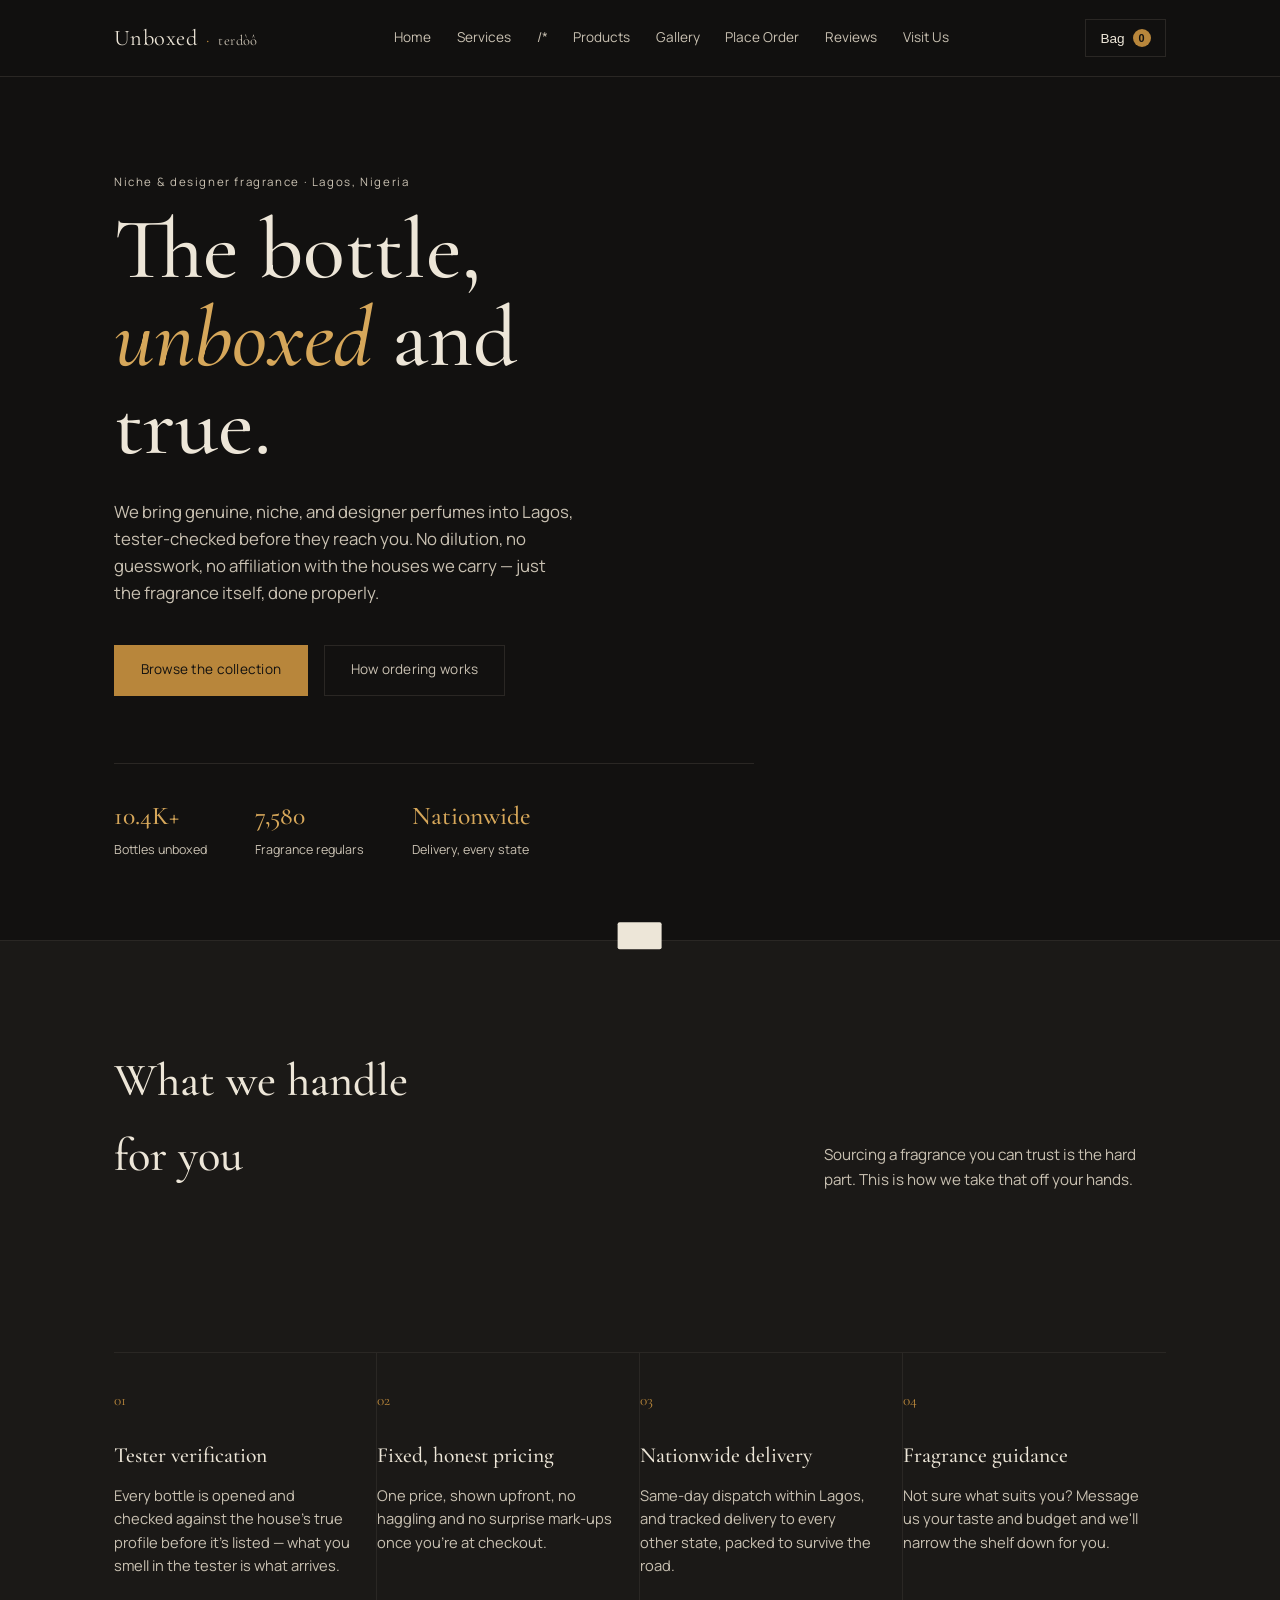
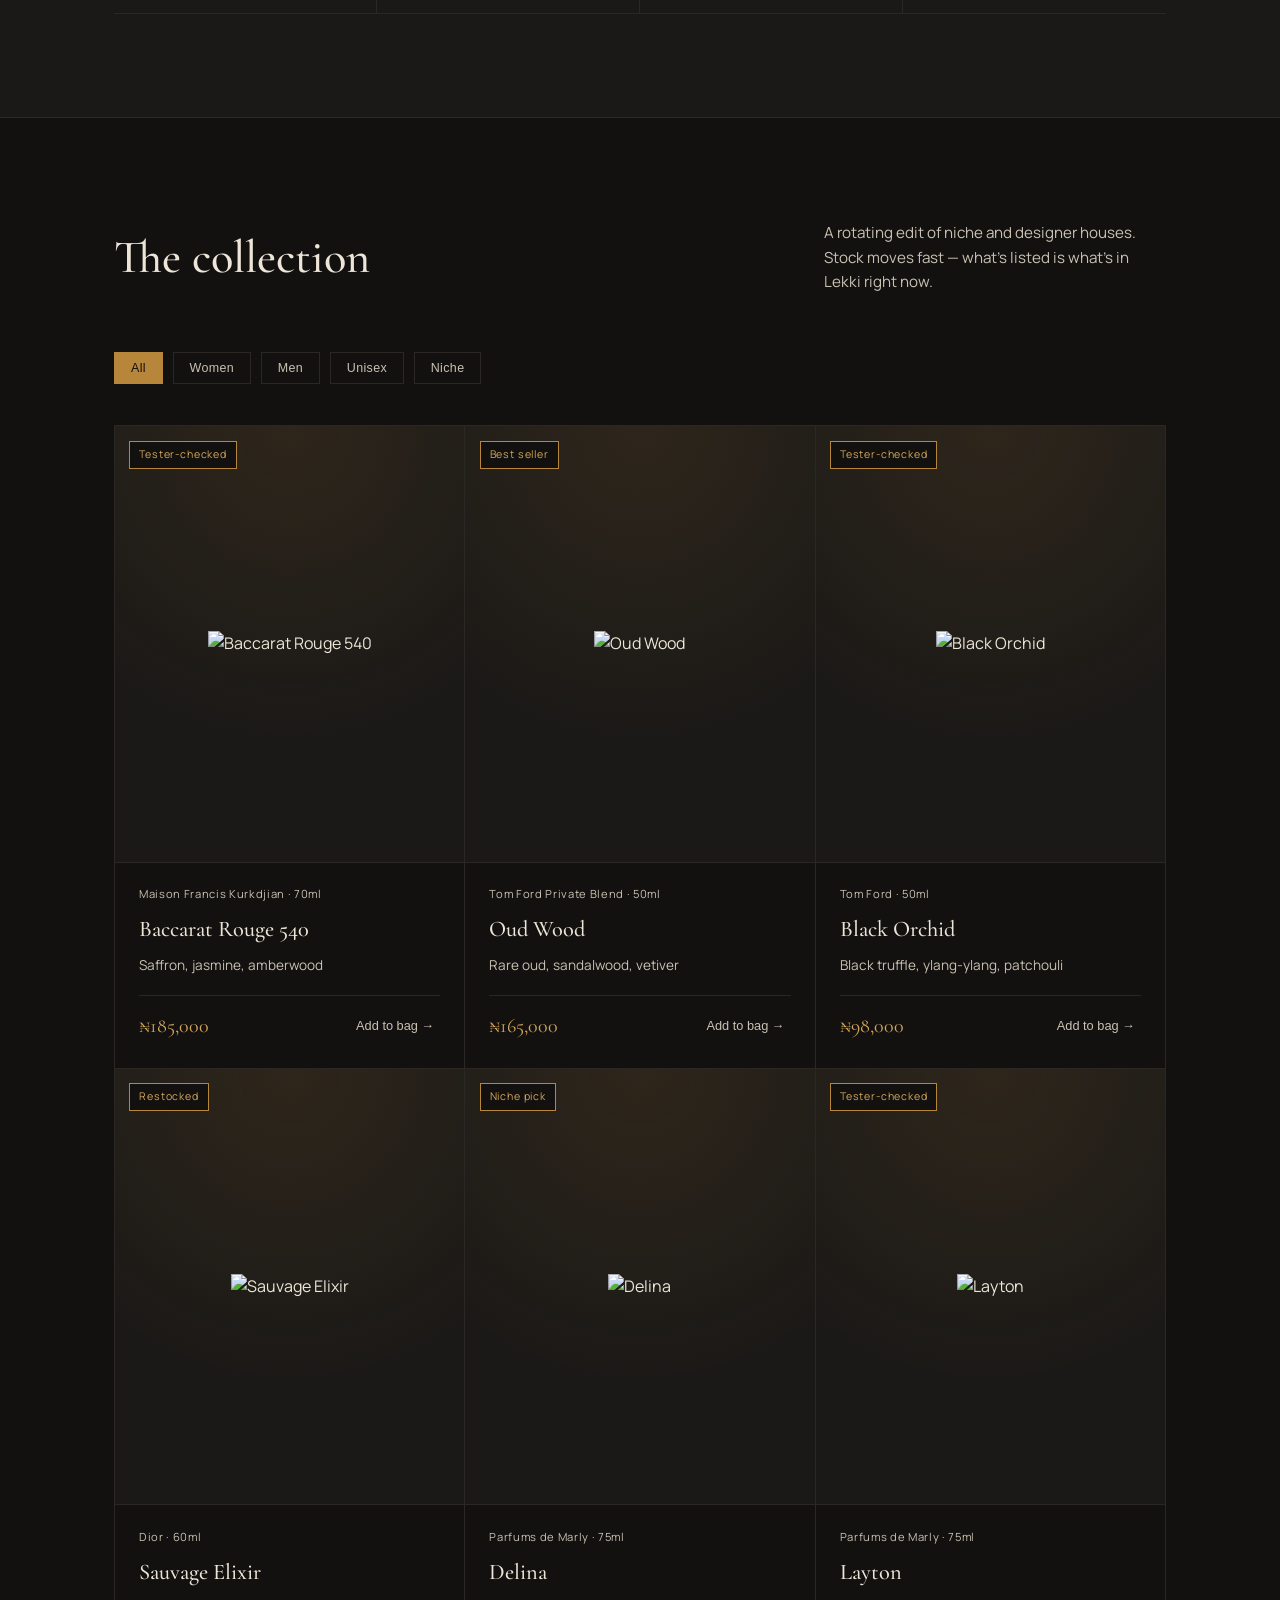
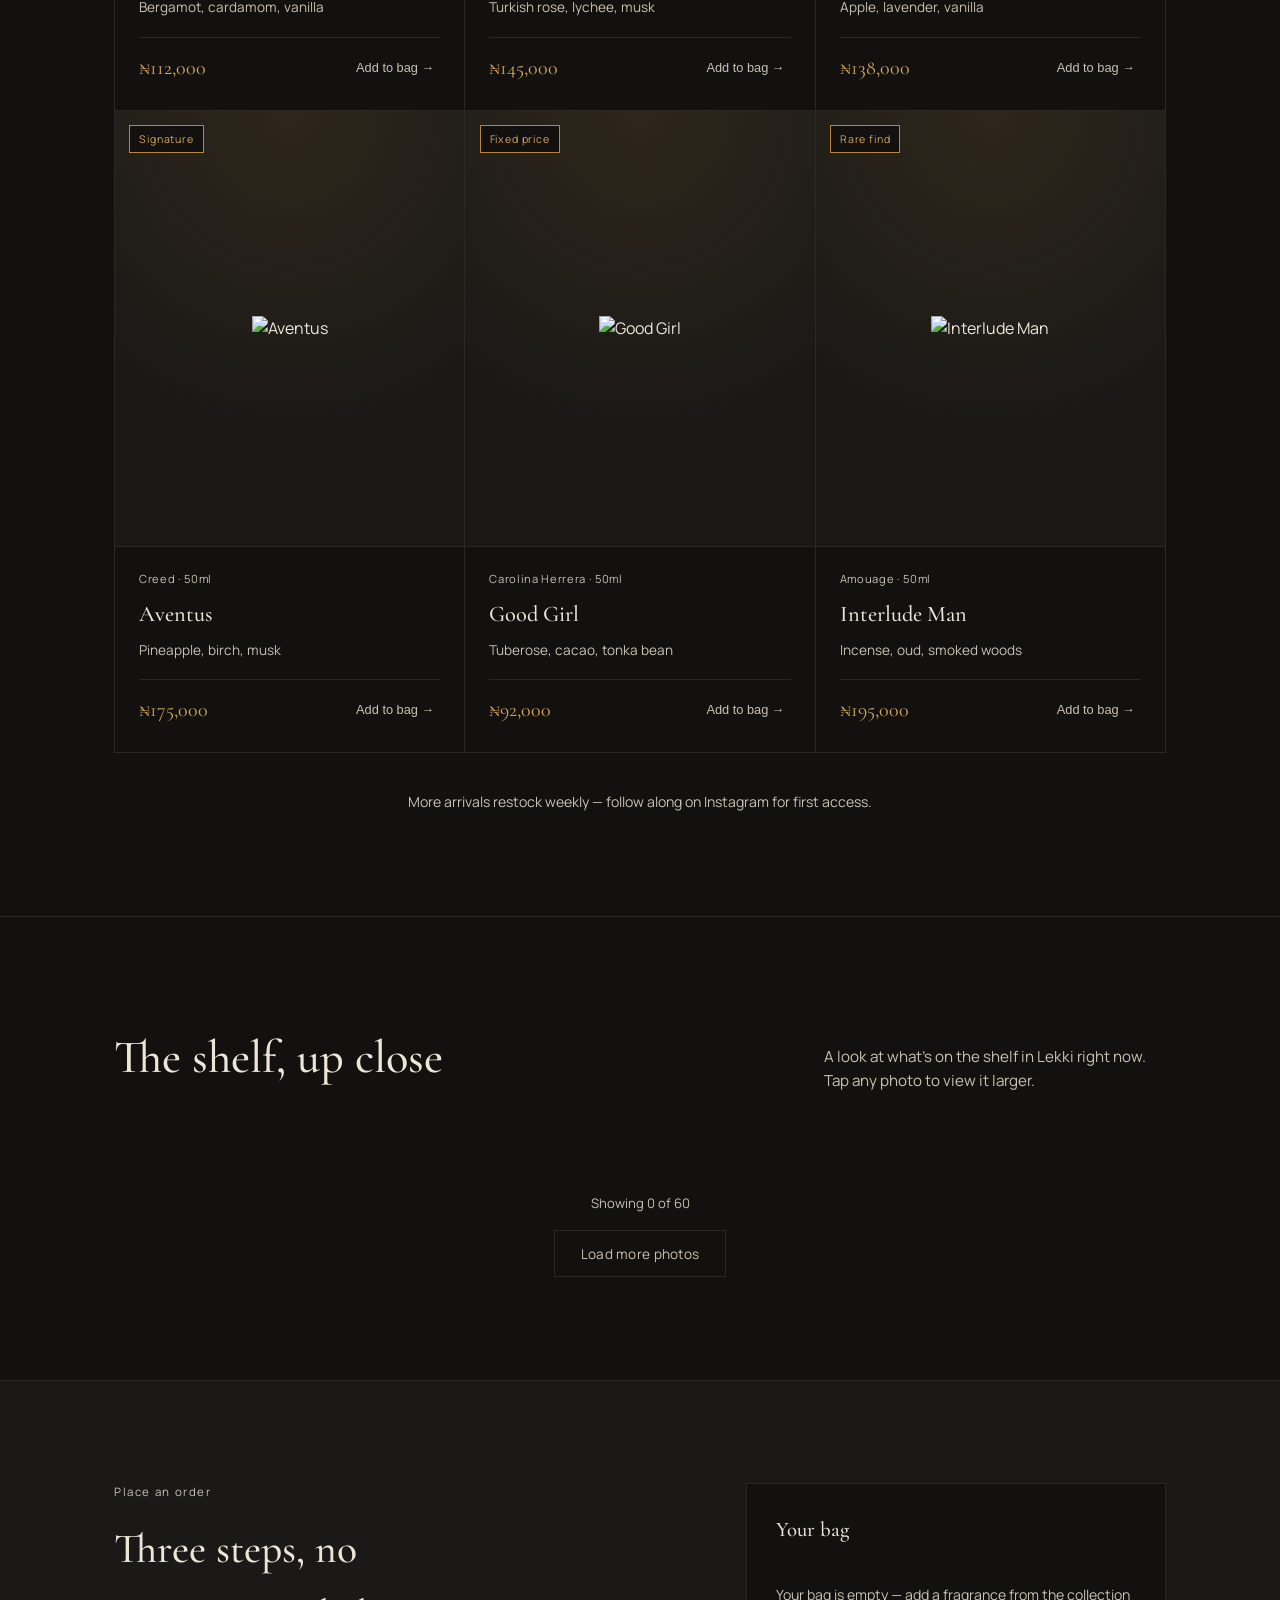
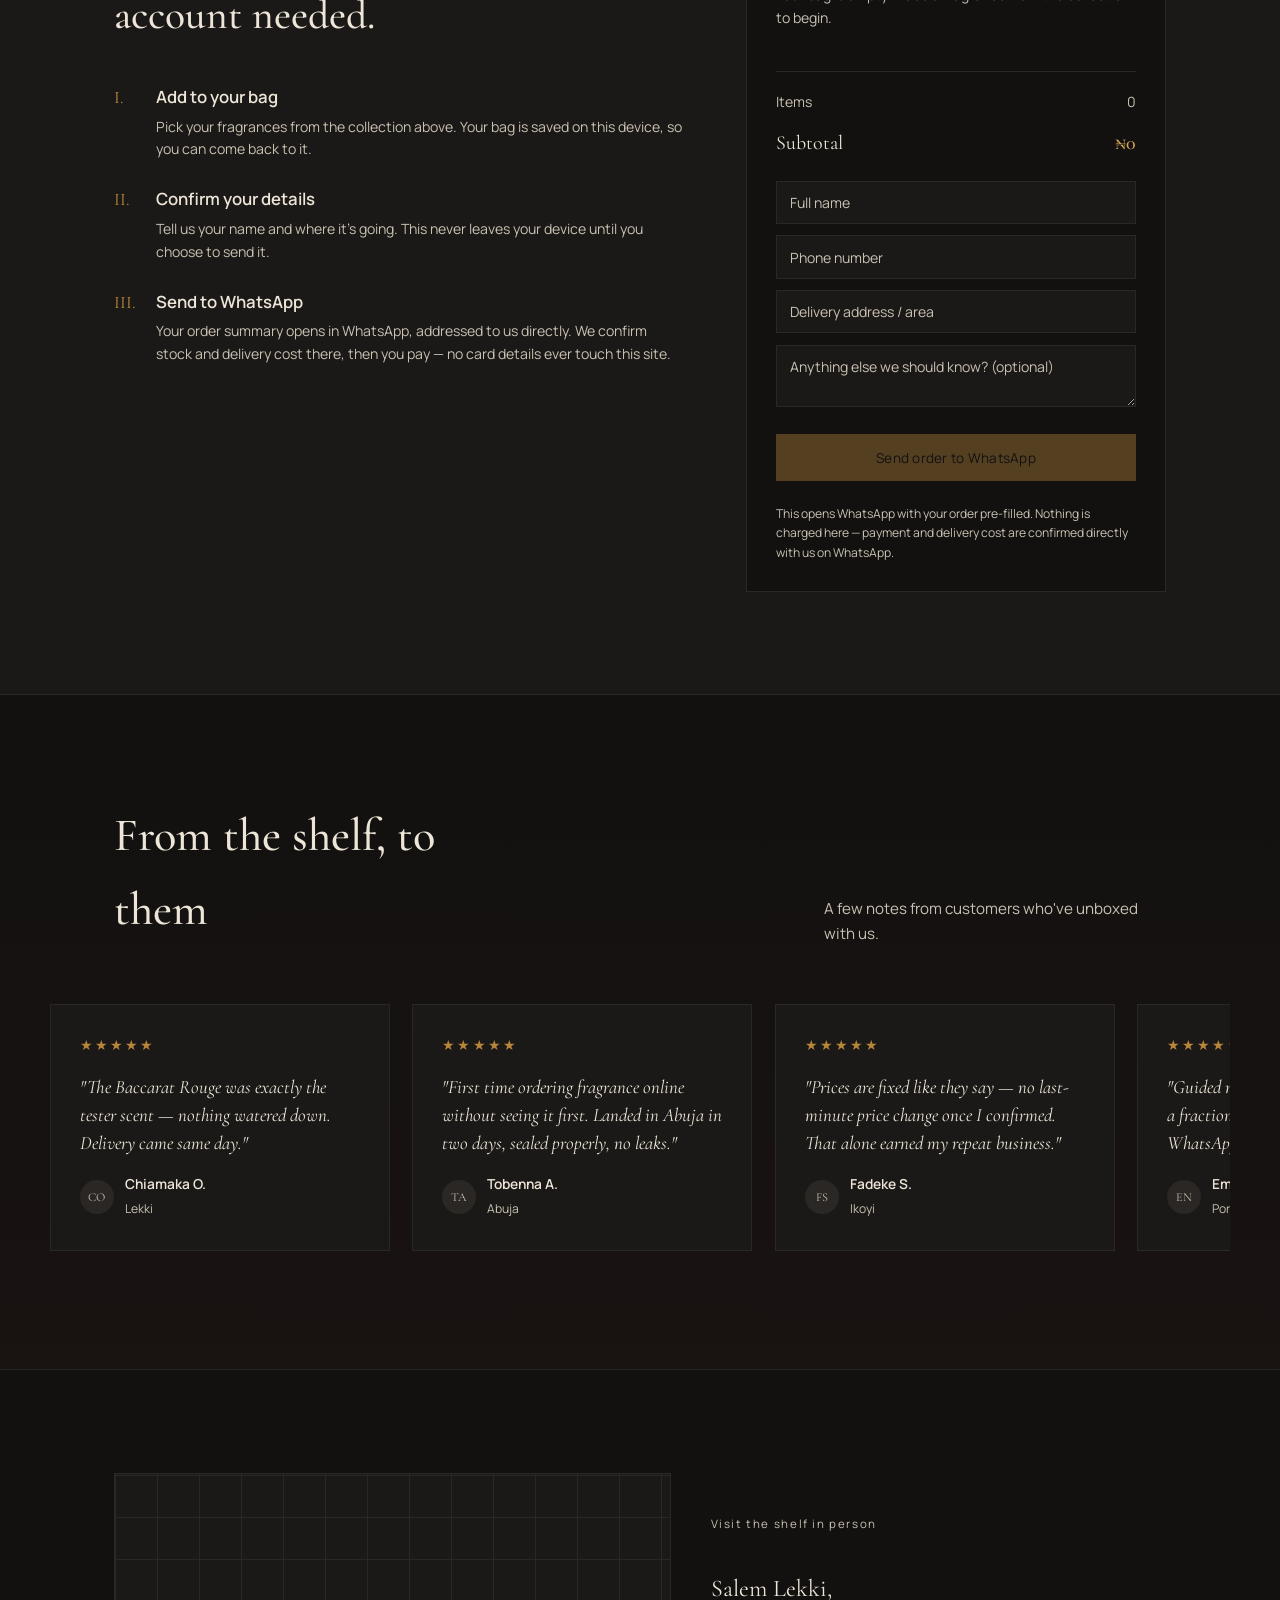
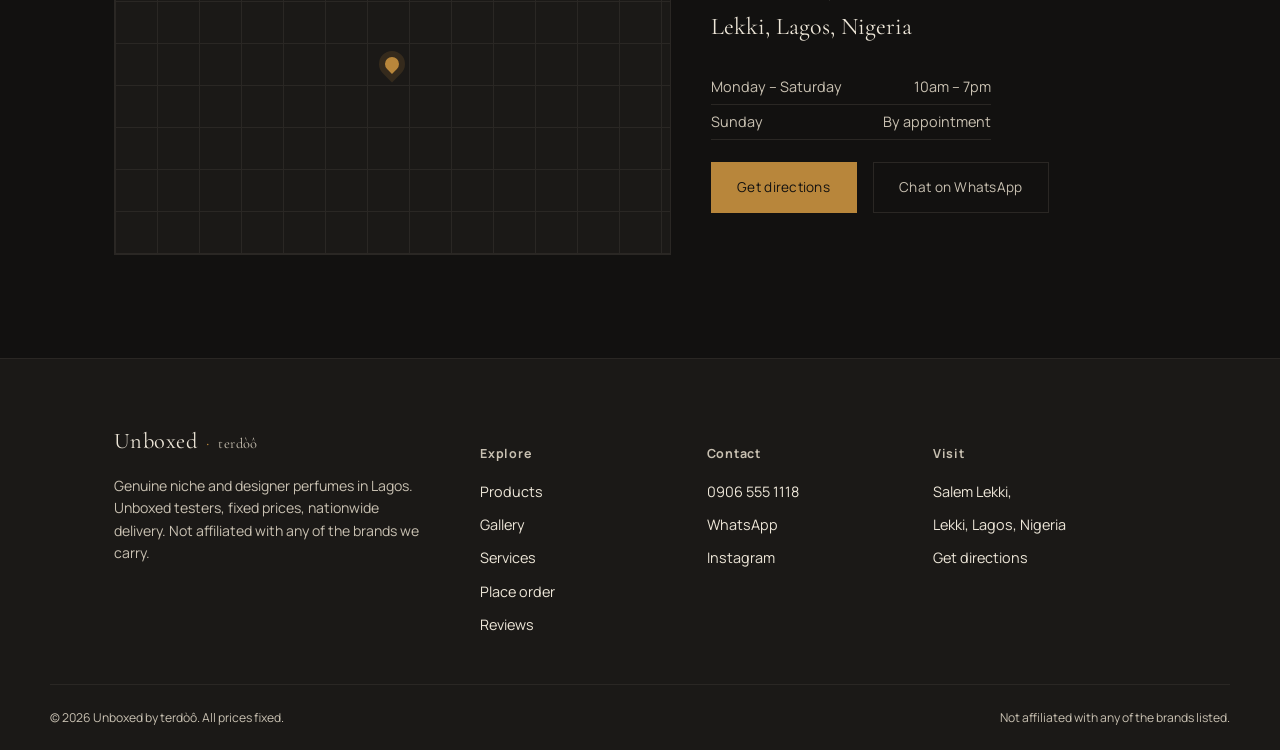
==== commit cb06df1d: "update index.htm" ====
--- a/index.html
+++ b/index.html
@@ -22,7 +22,7 @@
     <ul class="nav-links" id="navLinks">
       <li><a href="#home">Home</a></li>
       <li><a href="#services">Services</a></li>
-     /* <li><a href="#products">Products</a></li>*
+     /* <li><a href="#products">Products</a></li>
       <li><a href="#gallery">Gallery</a></li>
       <li><a href="#order">Place Order</a></li>
       <li><a href="#reviews">Reviews</a></li>
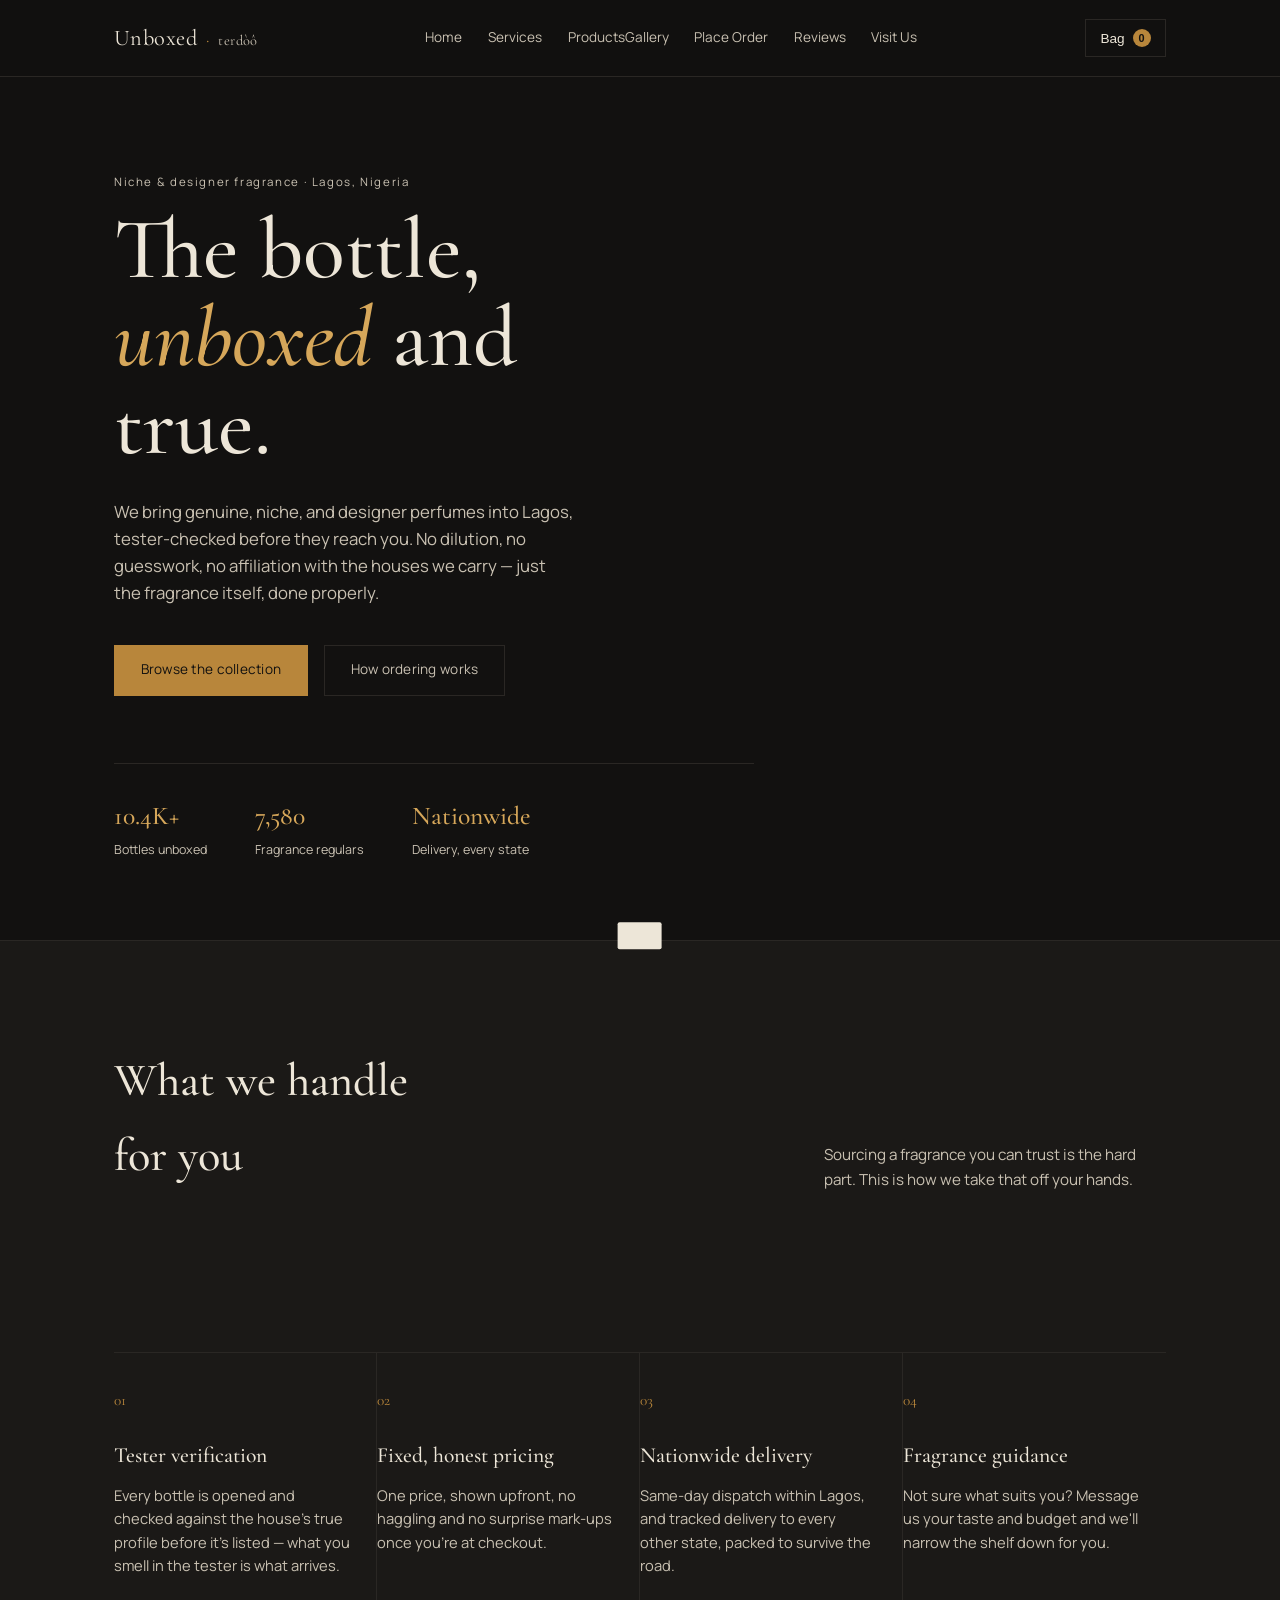
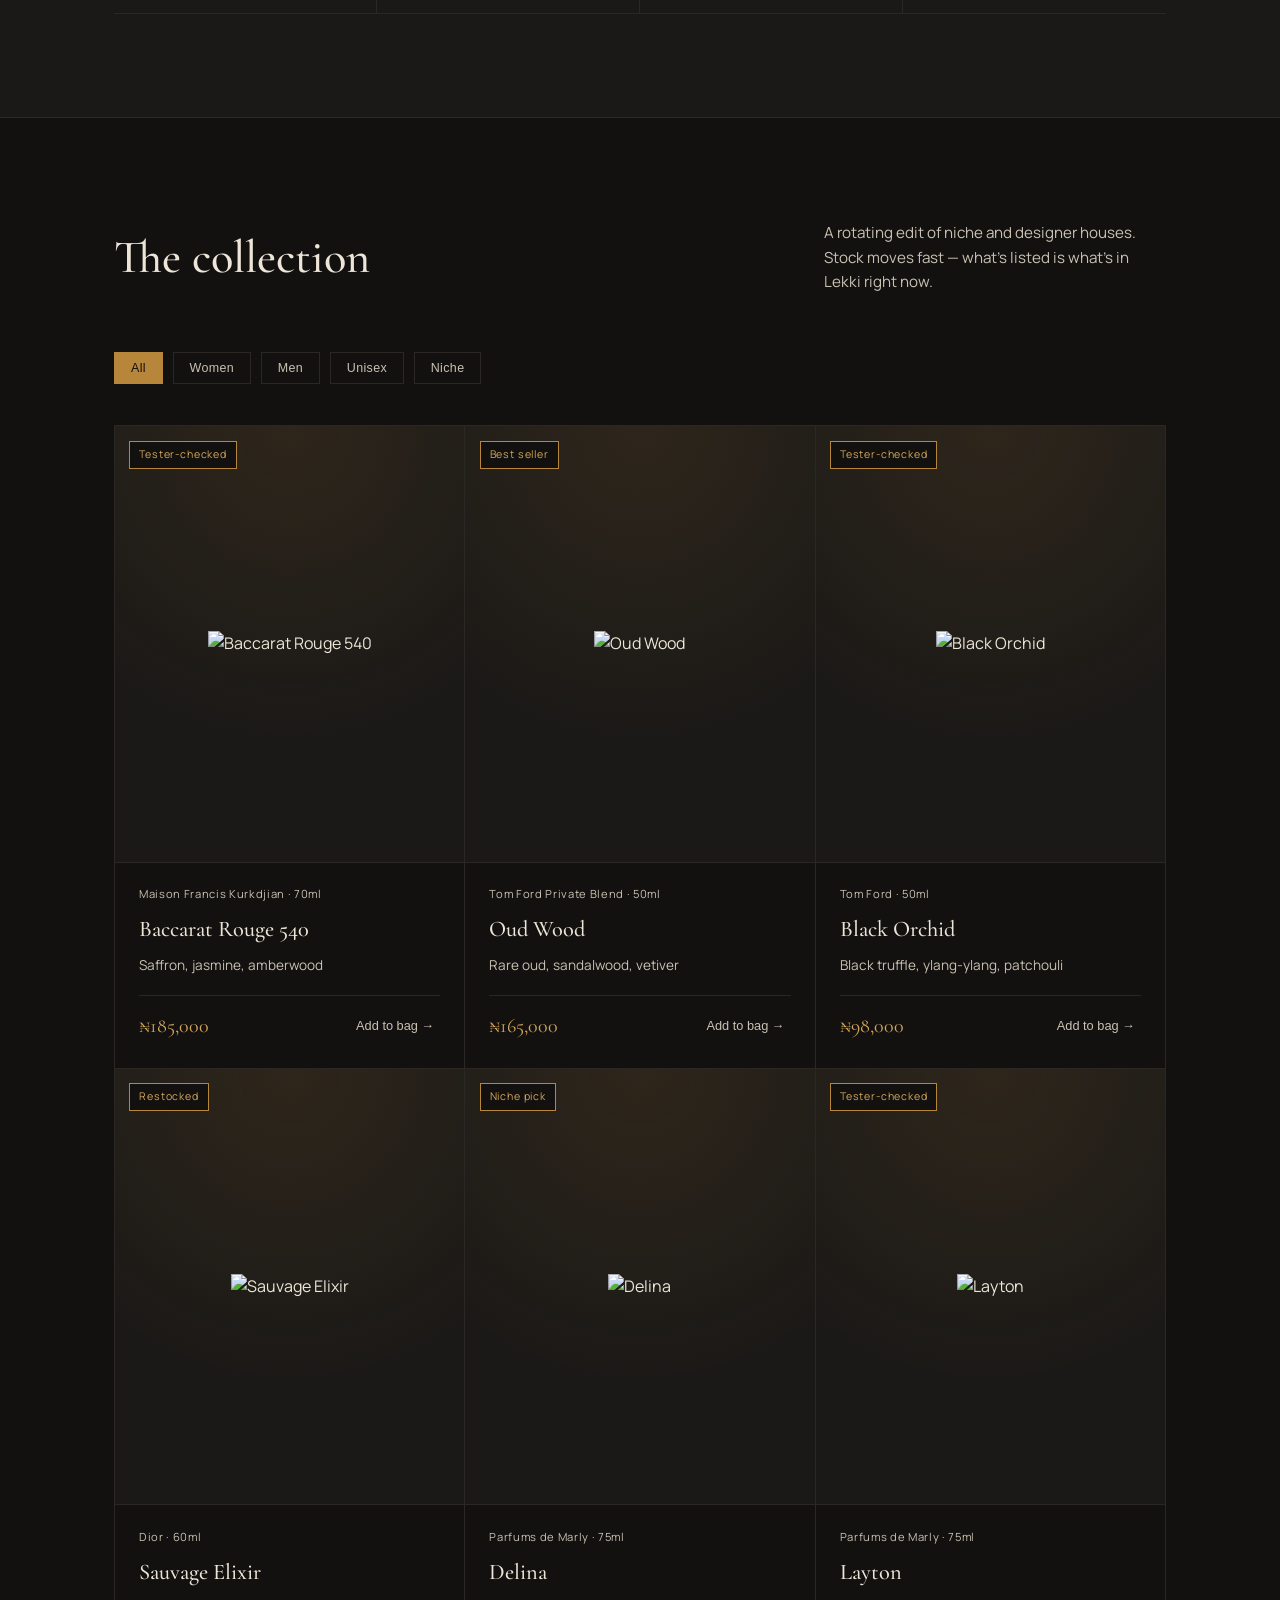
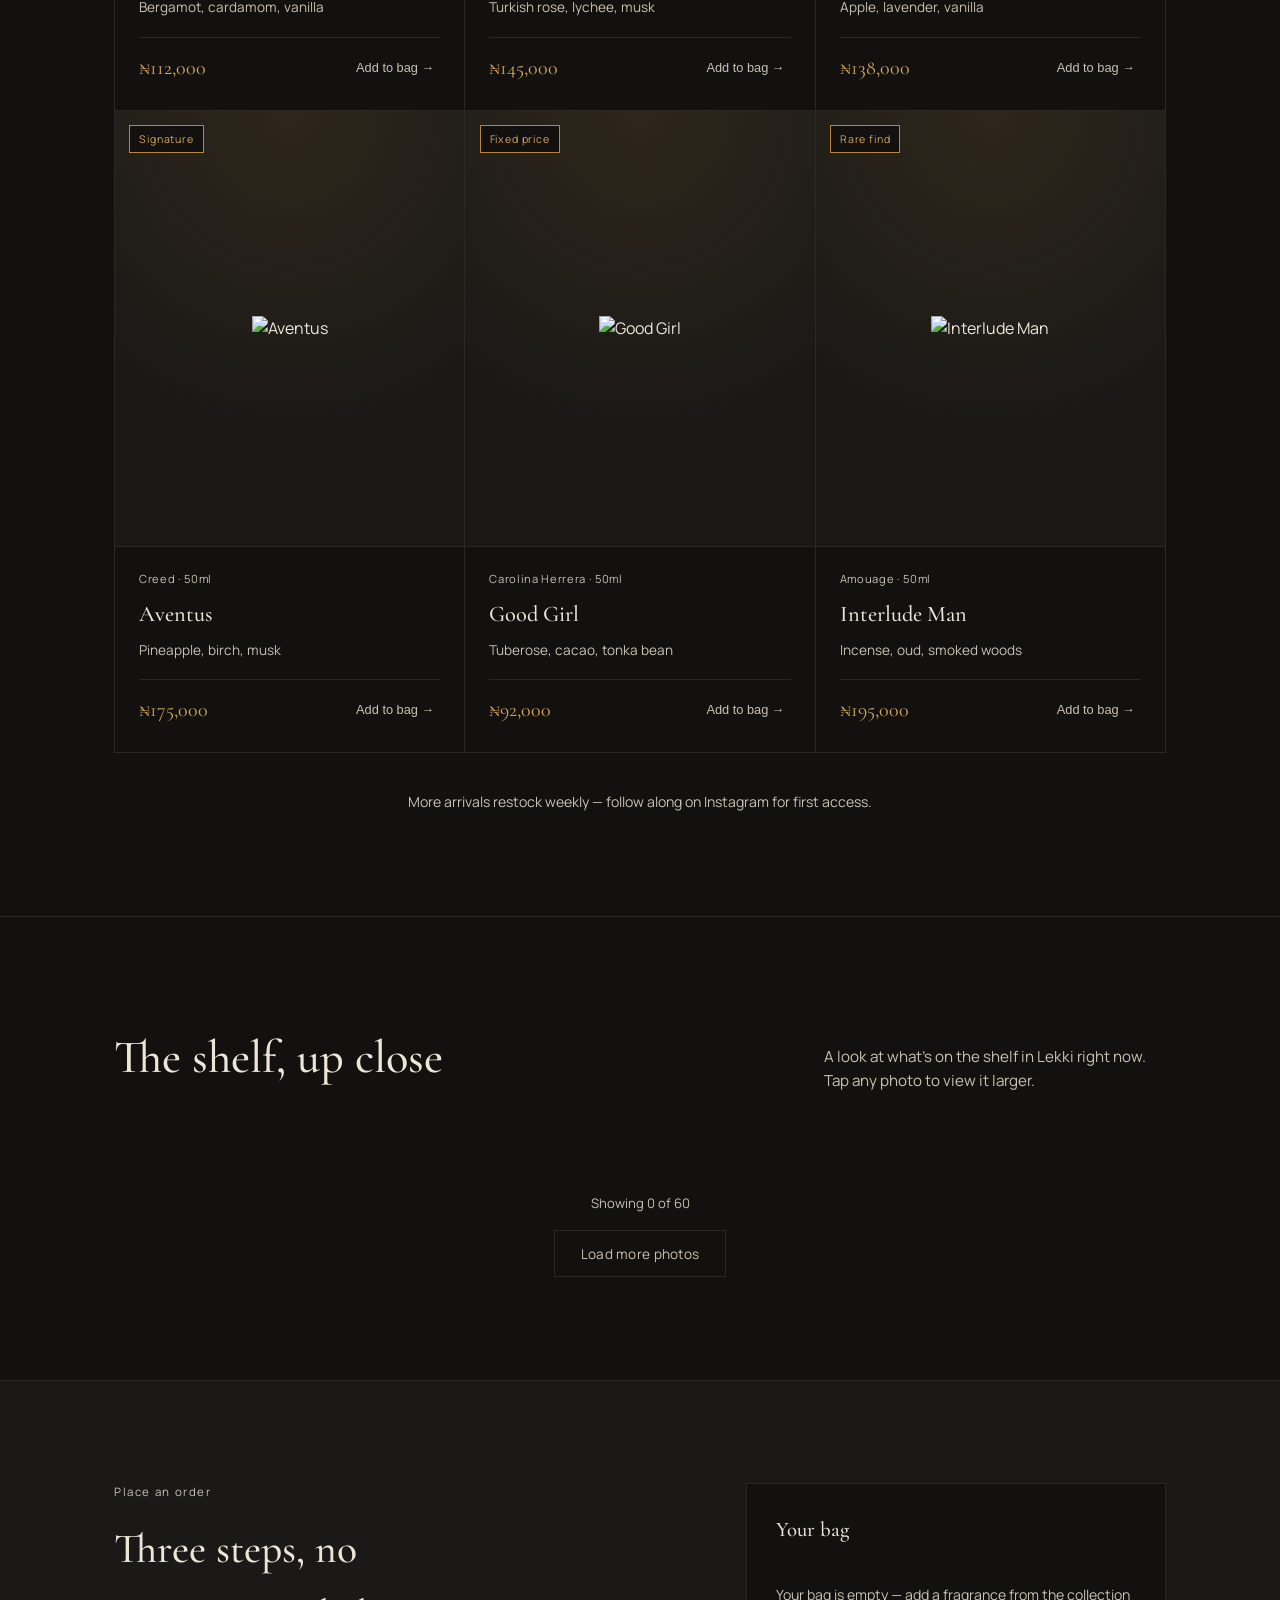
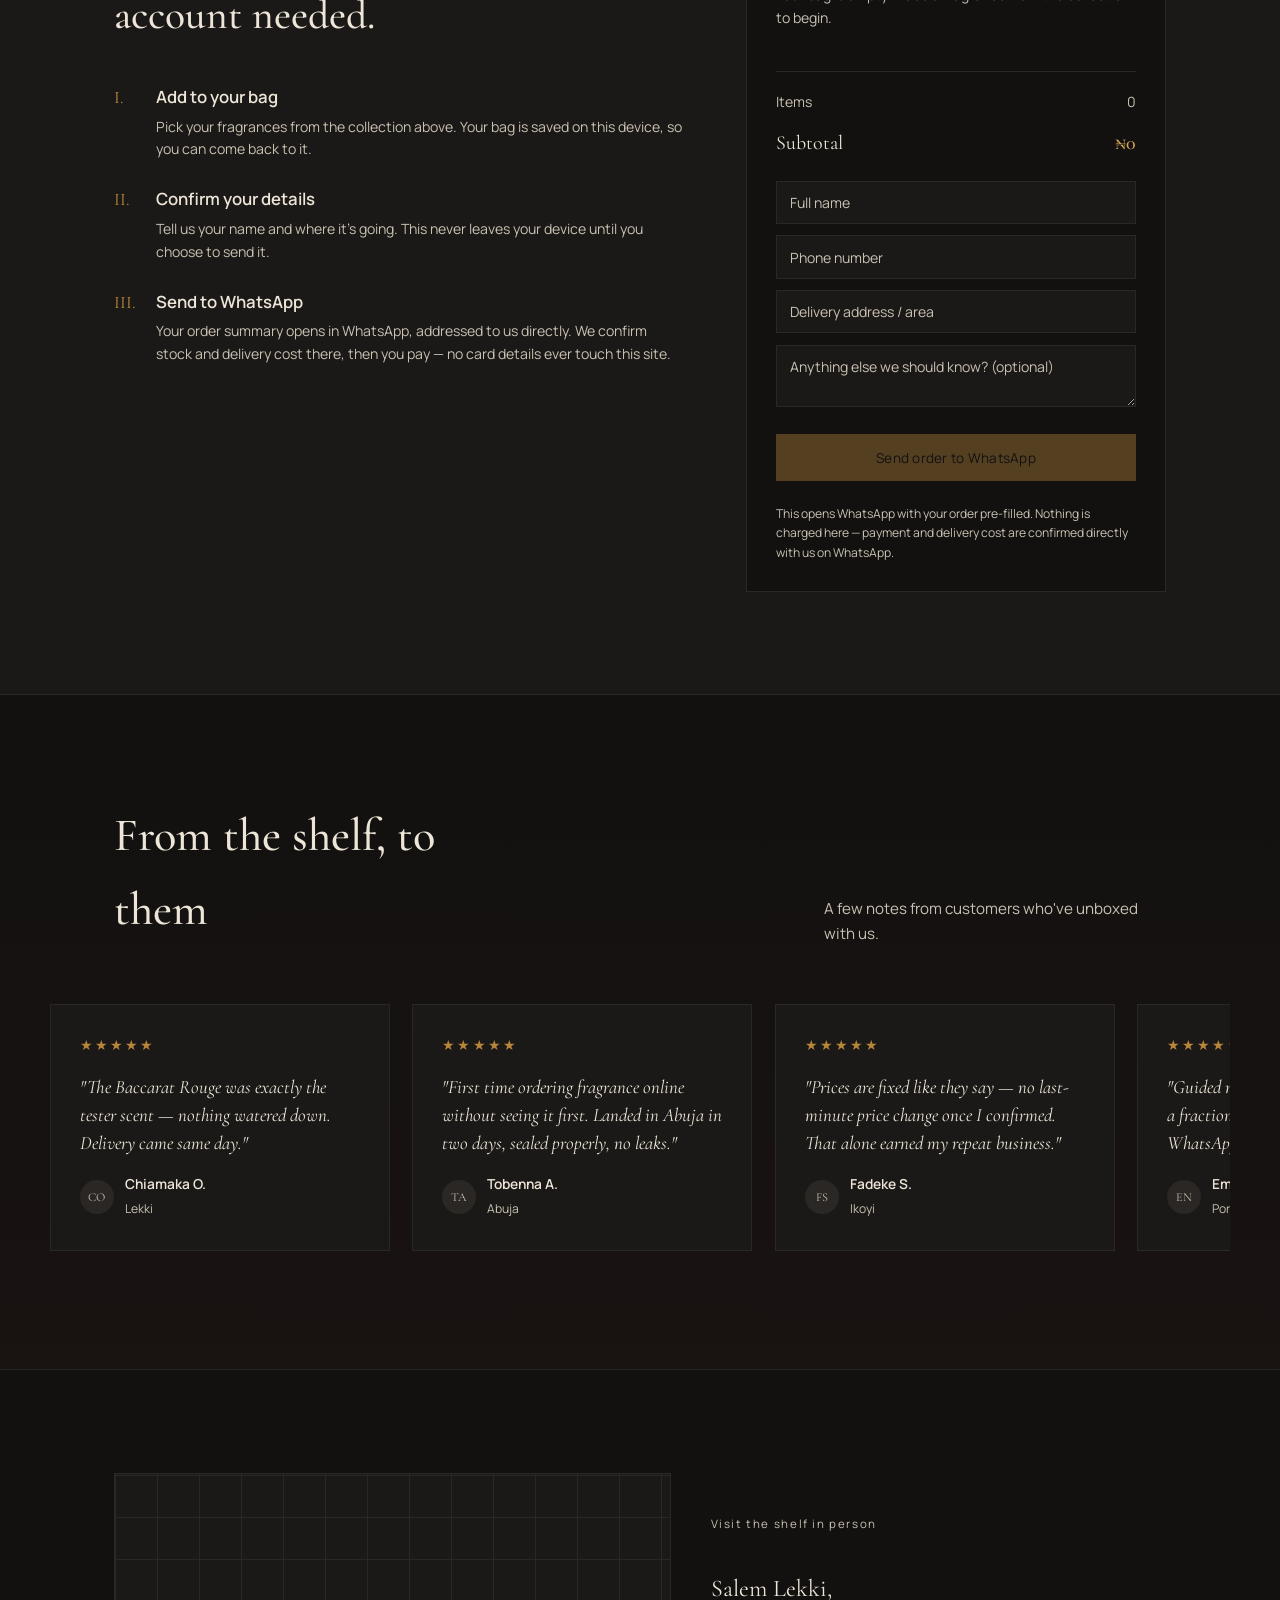
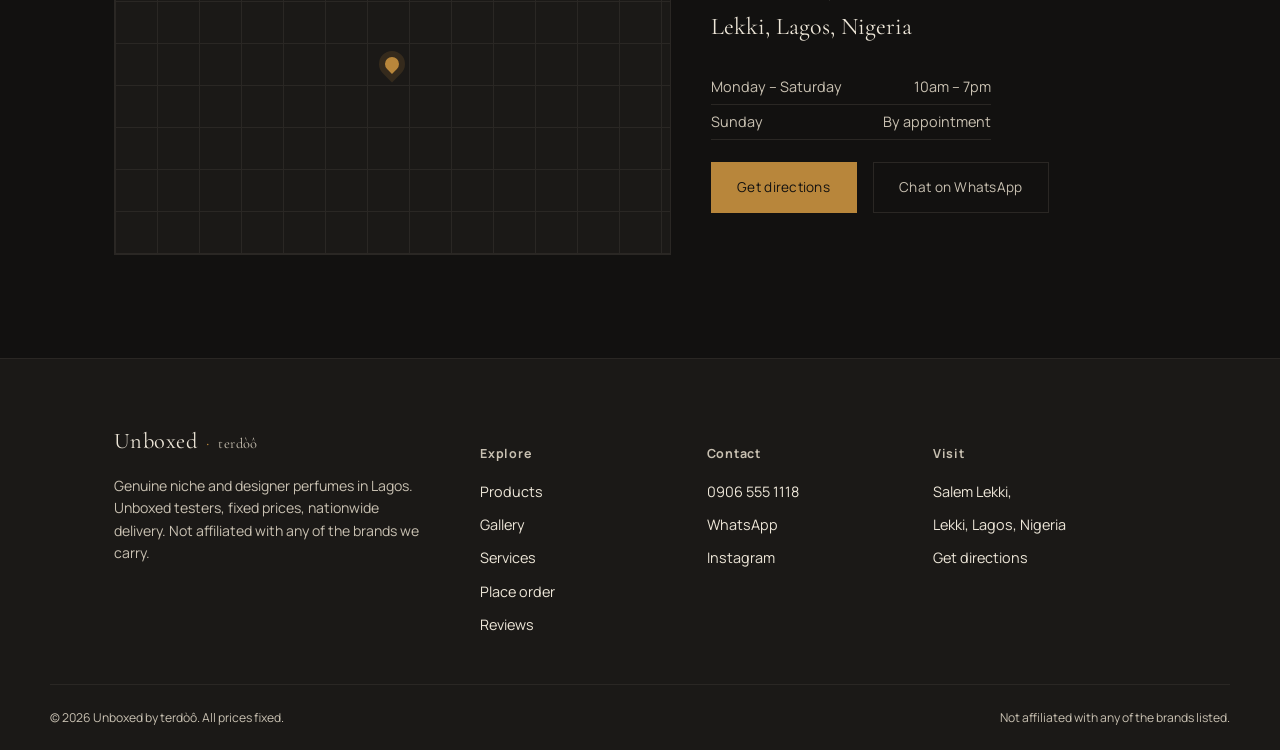
==== commit b87ffe62: "update index.html" ====
--- a/index.html
+++ b/index.html
@@ -22,7 +22,7 @@
     <ul class="nav-links" id="navLinks">
       <li><a href="#home">Home</a></li>
       <li><a href="#services">Services</a></li>
-     /* <li><a href="#products">Products</a></li>
+     <li><a href="#products">Products</a></
       <li><a href="#gallery">Gallery</a></li>
       <li><a href="#order">Place Order</a></li>
       <li><a href="#reviews">Reviews</a></li>
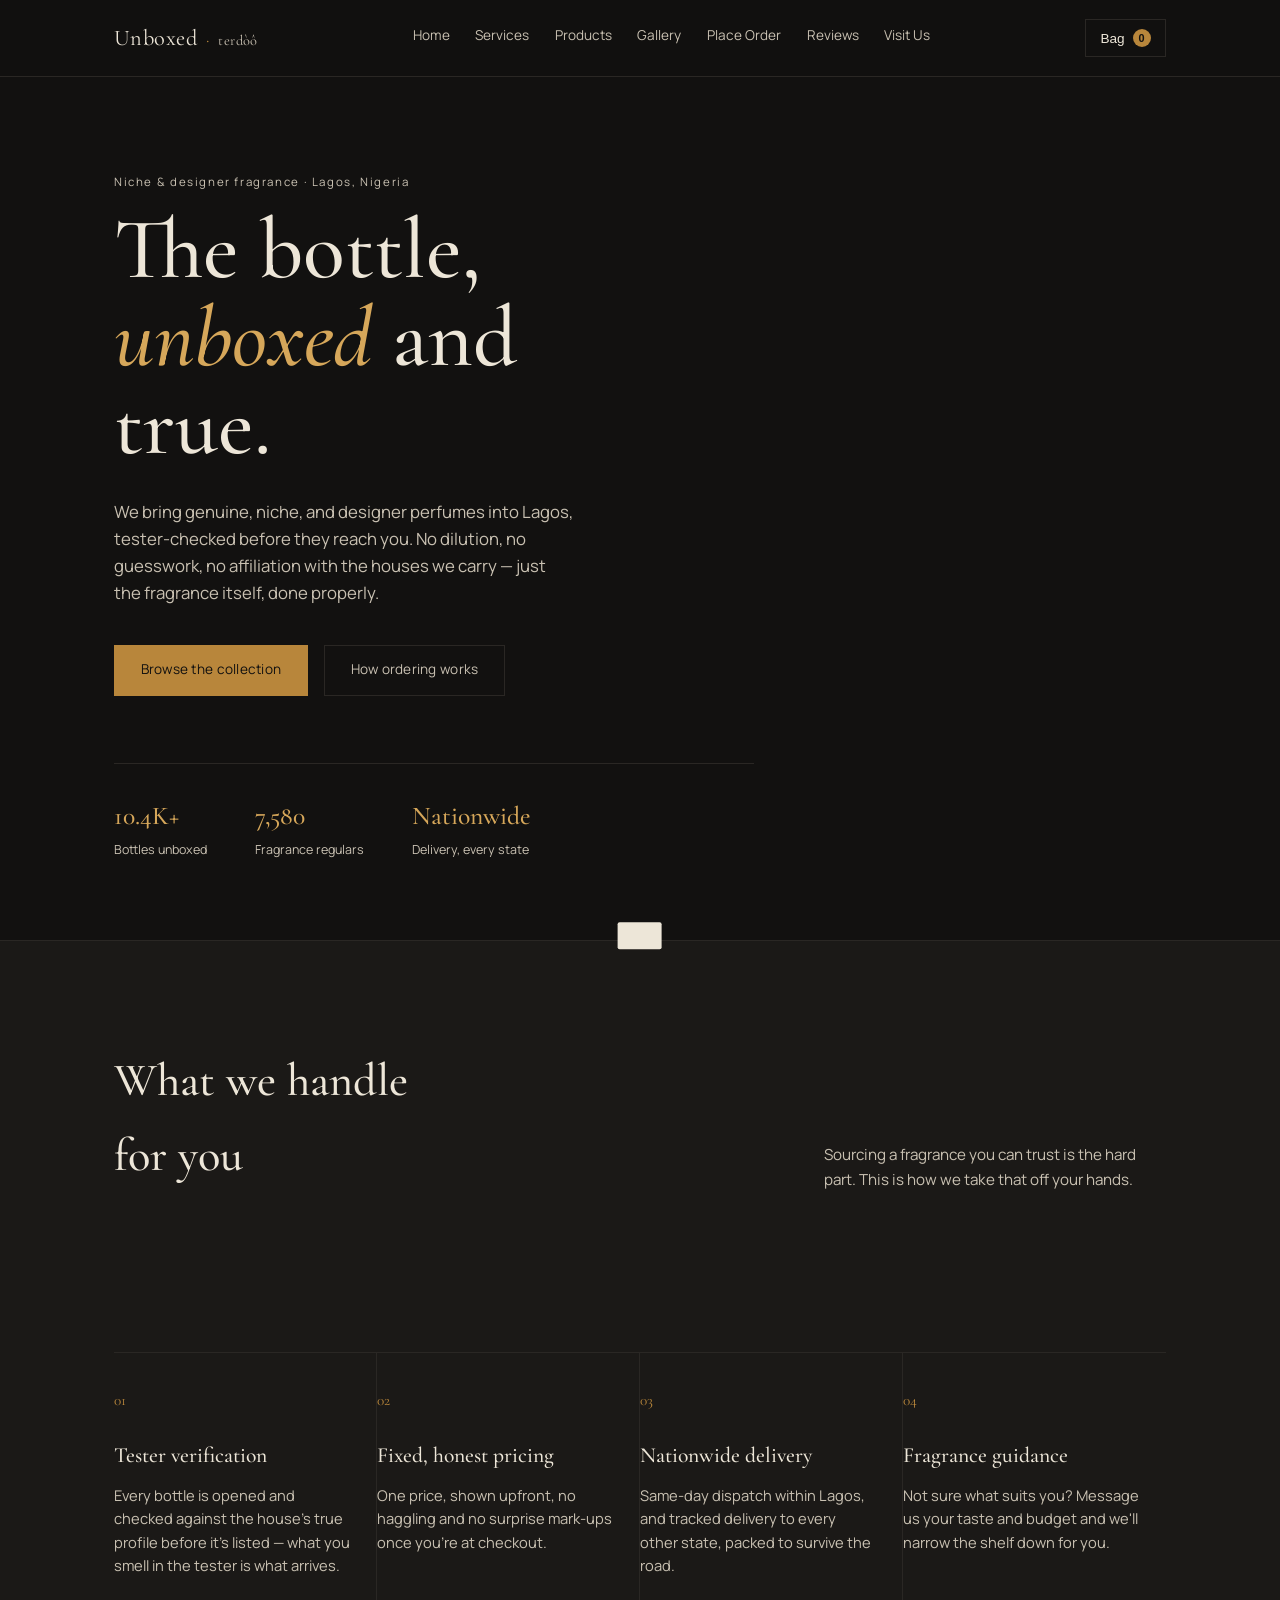
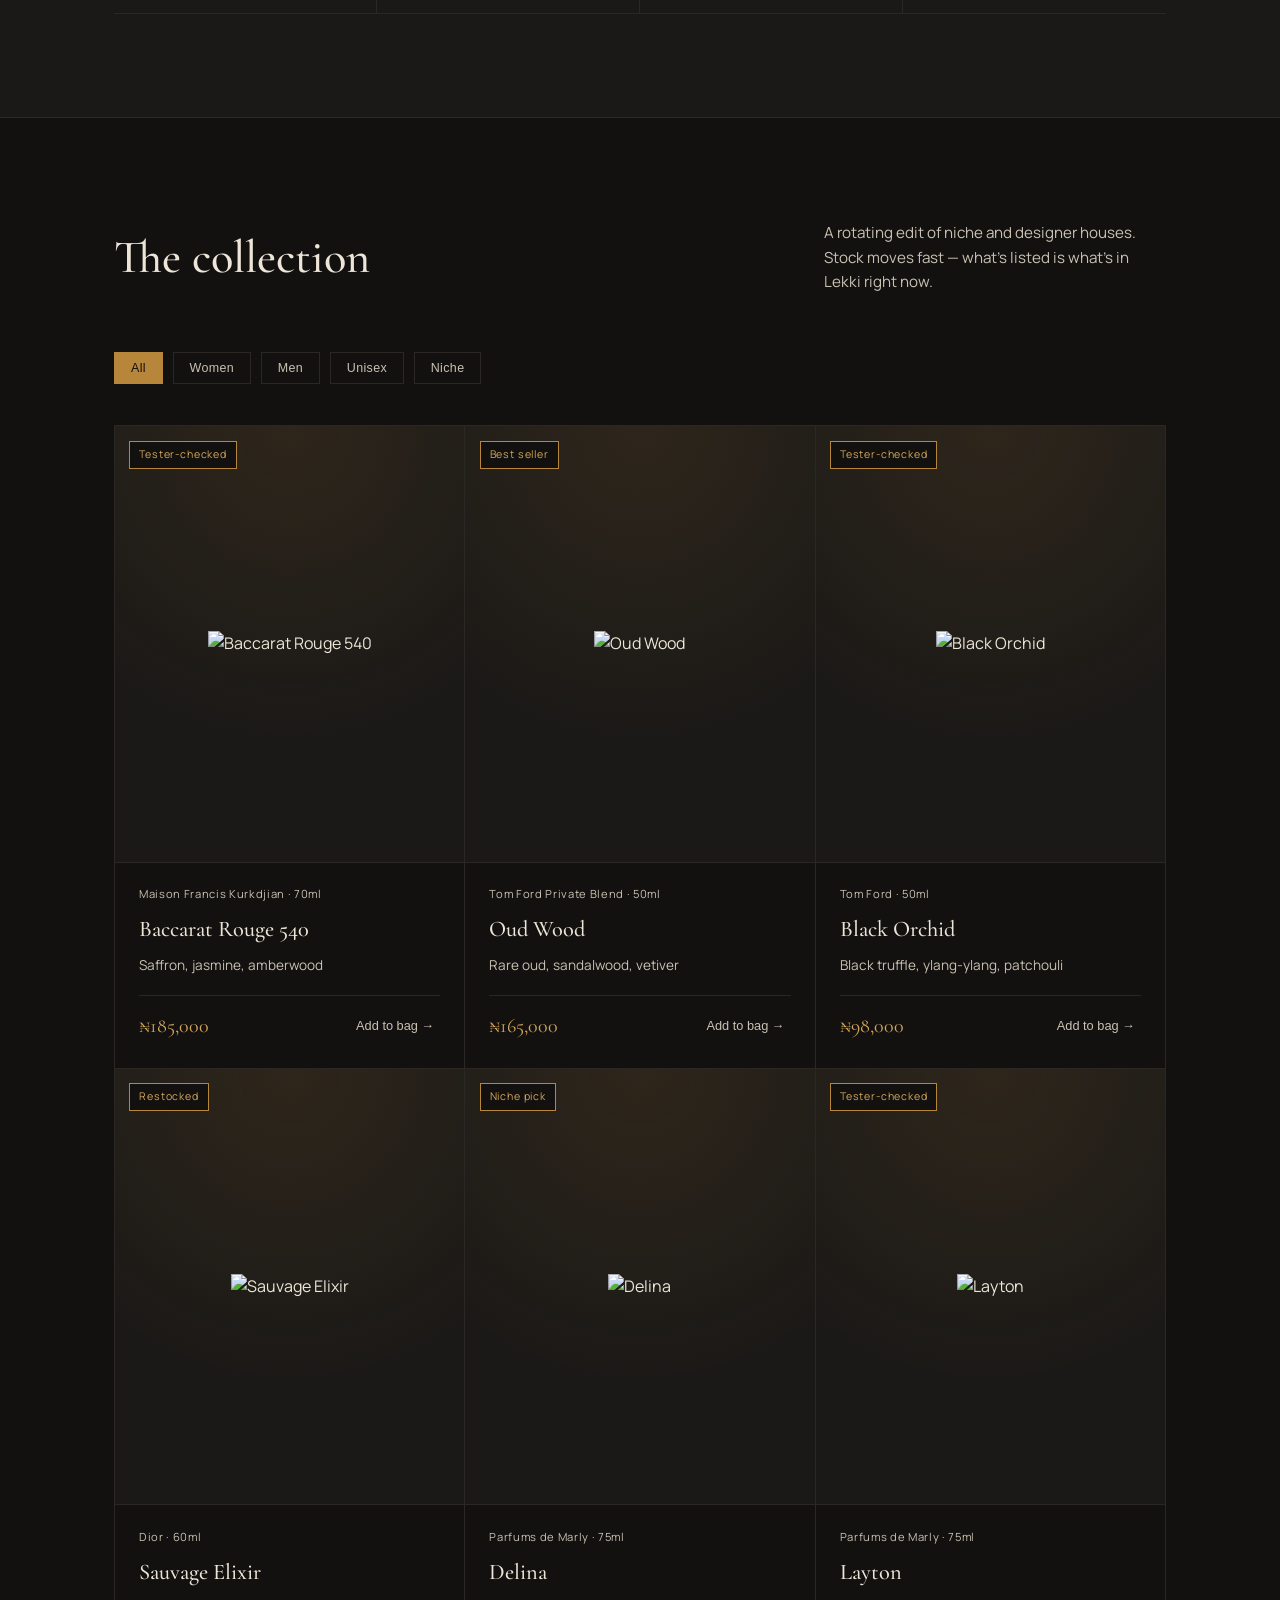
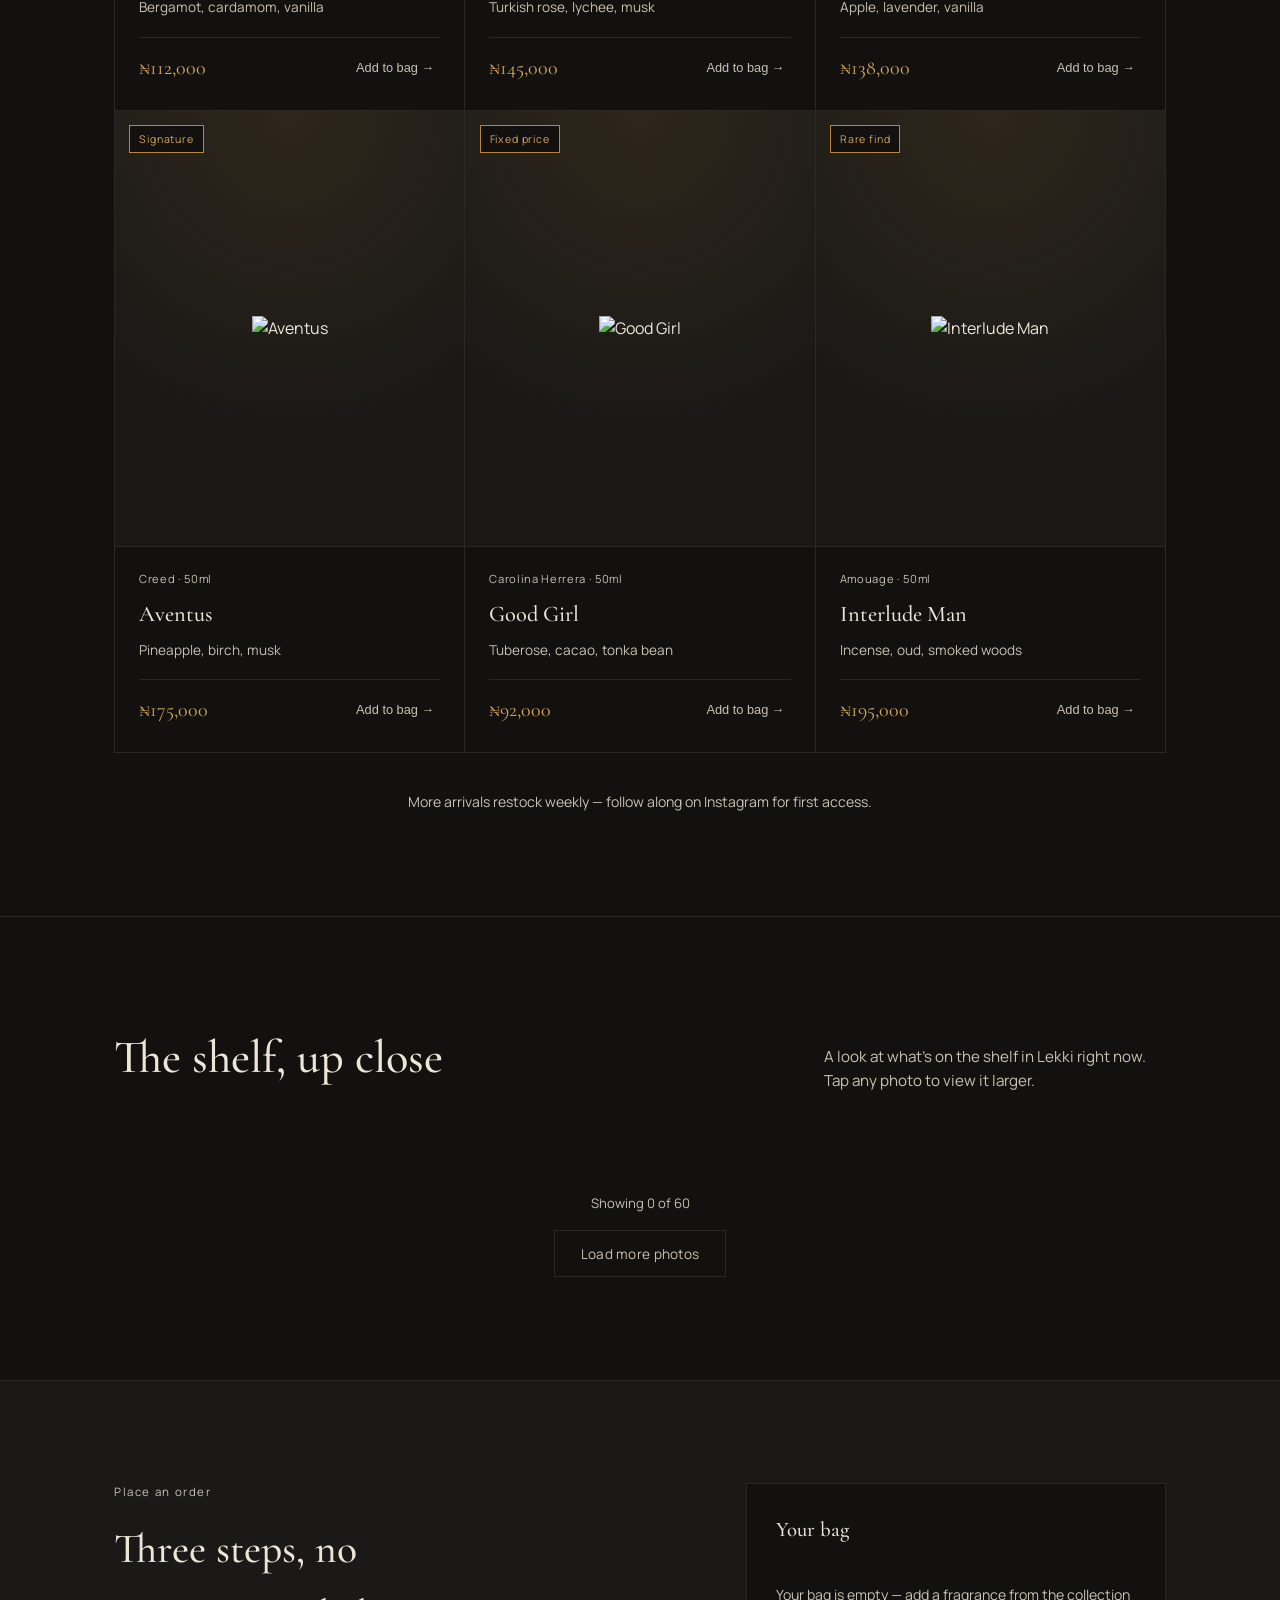
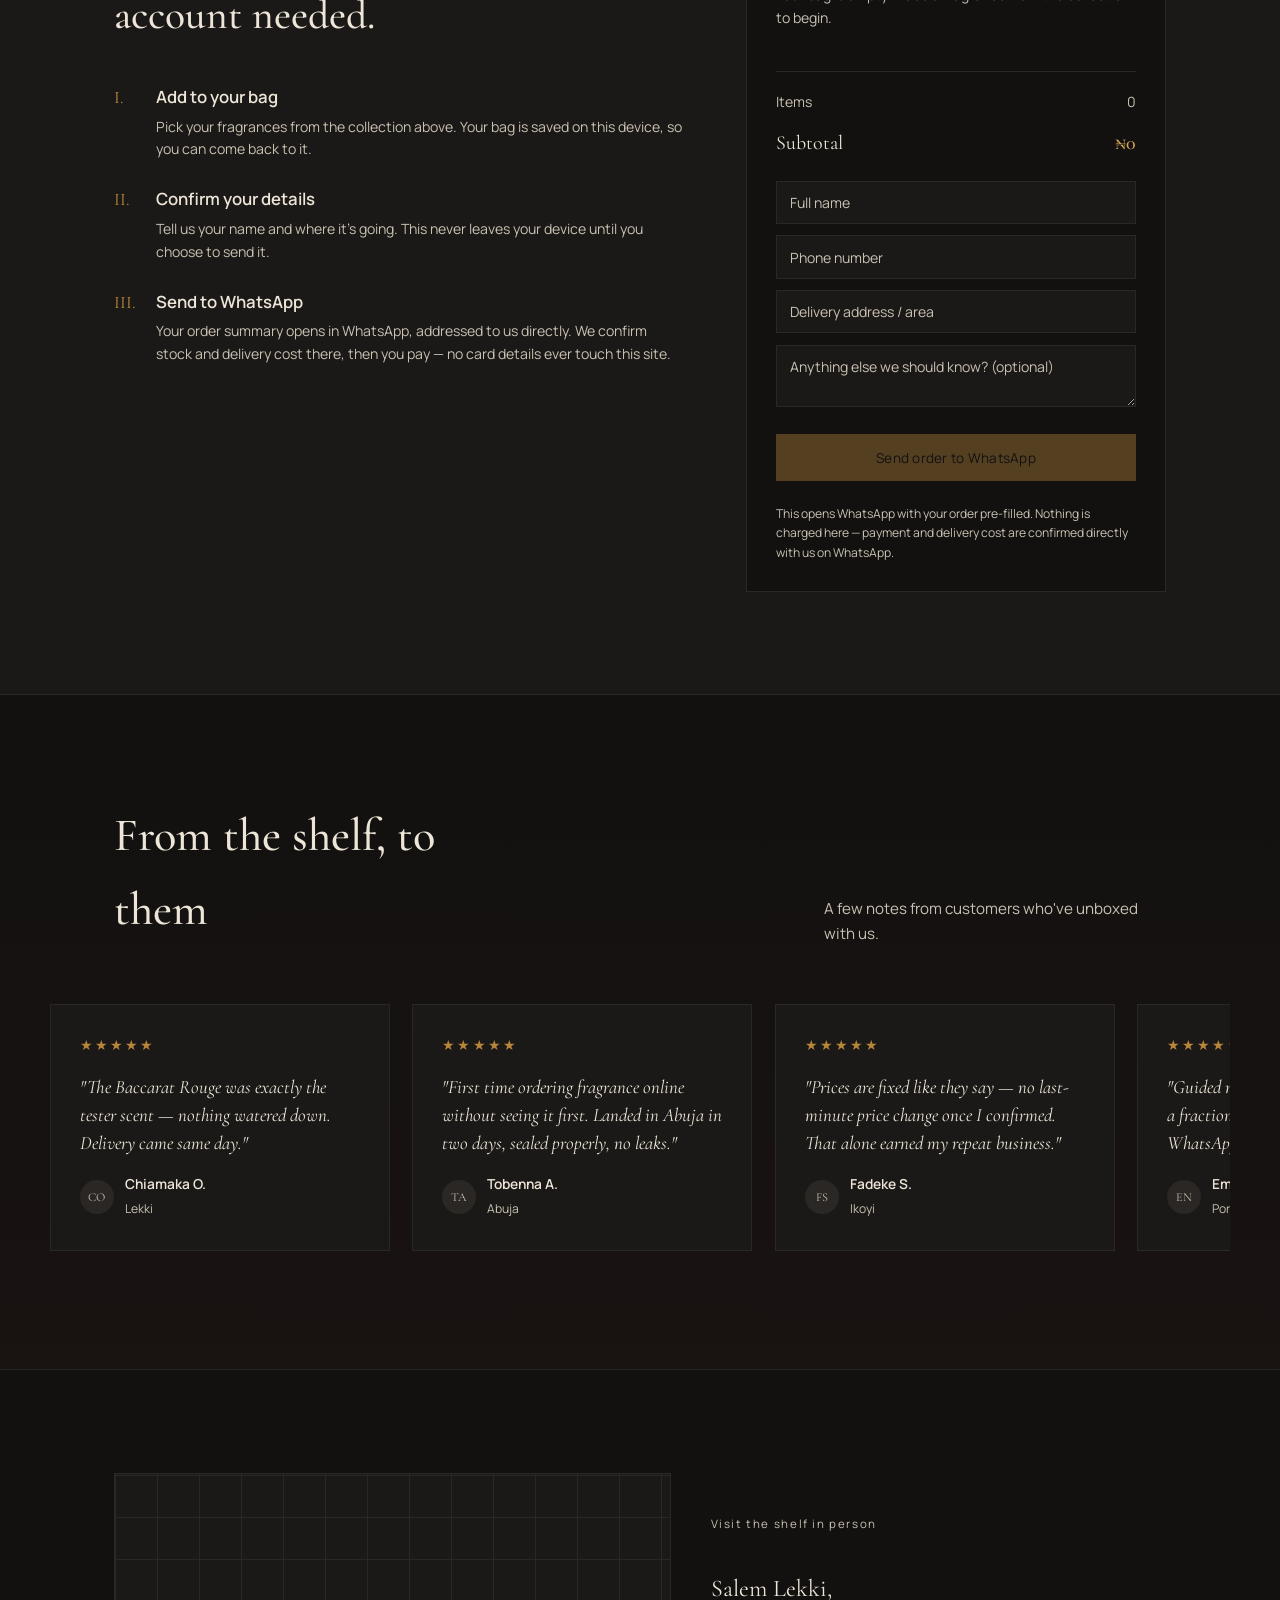
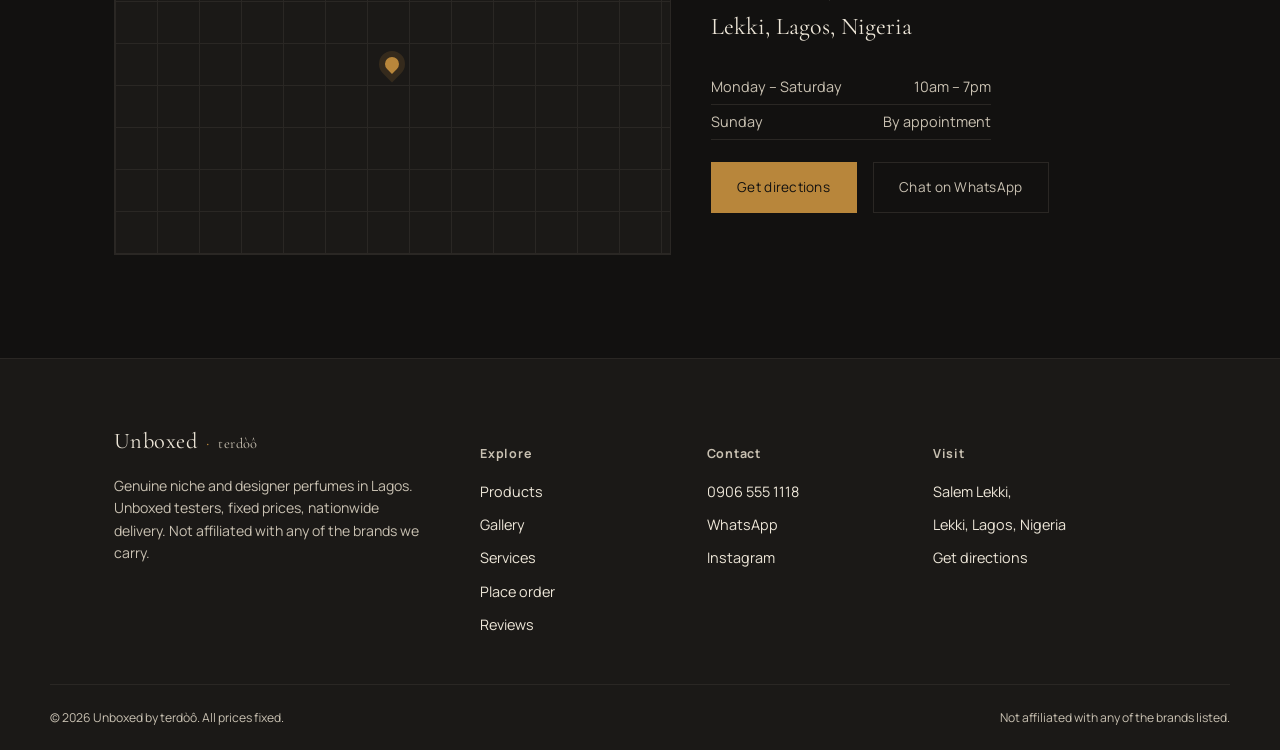
==== commit 8e49aa3b: "update index.html" ====
--- a/index.html
+++ b/index.html
@@ -22,7 +22,7 @@
     <ul class="nav-links" id="navLinks">
       <li><a href="#home">Home</a></li>
       <li><a href="#services">Services</a></li>
-     <li><a href="#products">Products</a></
+     <li><a href="#products">Products</a></li
       <li><a href="#gallery">Gallery</a></li>
       <li><a href="#order">Place Order</a></li>
       <li><a href="#reviews">Reviews</a></li>
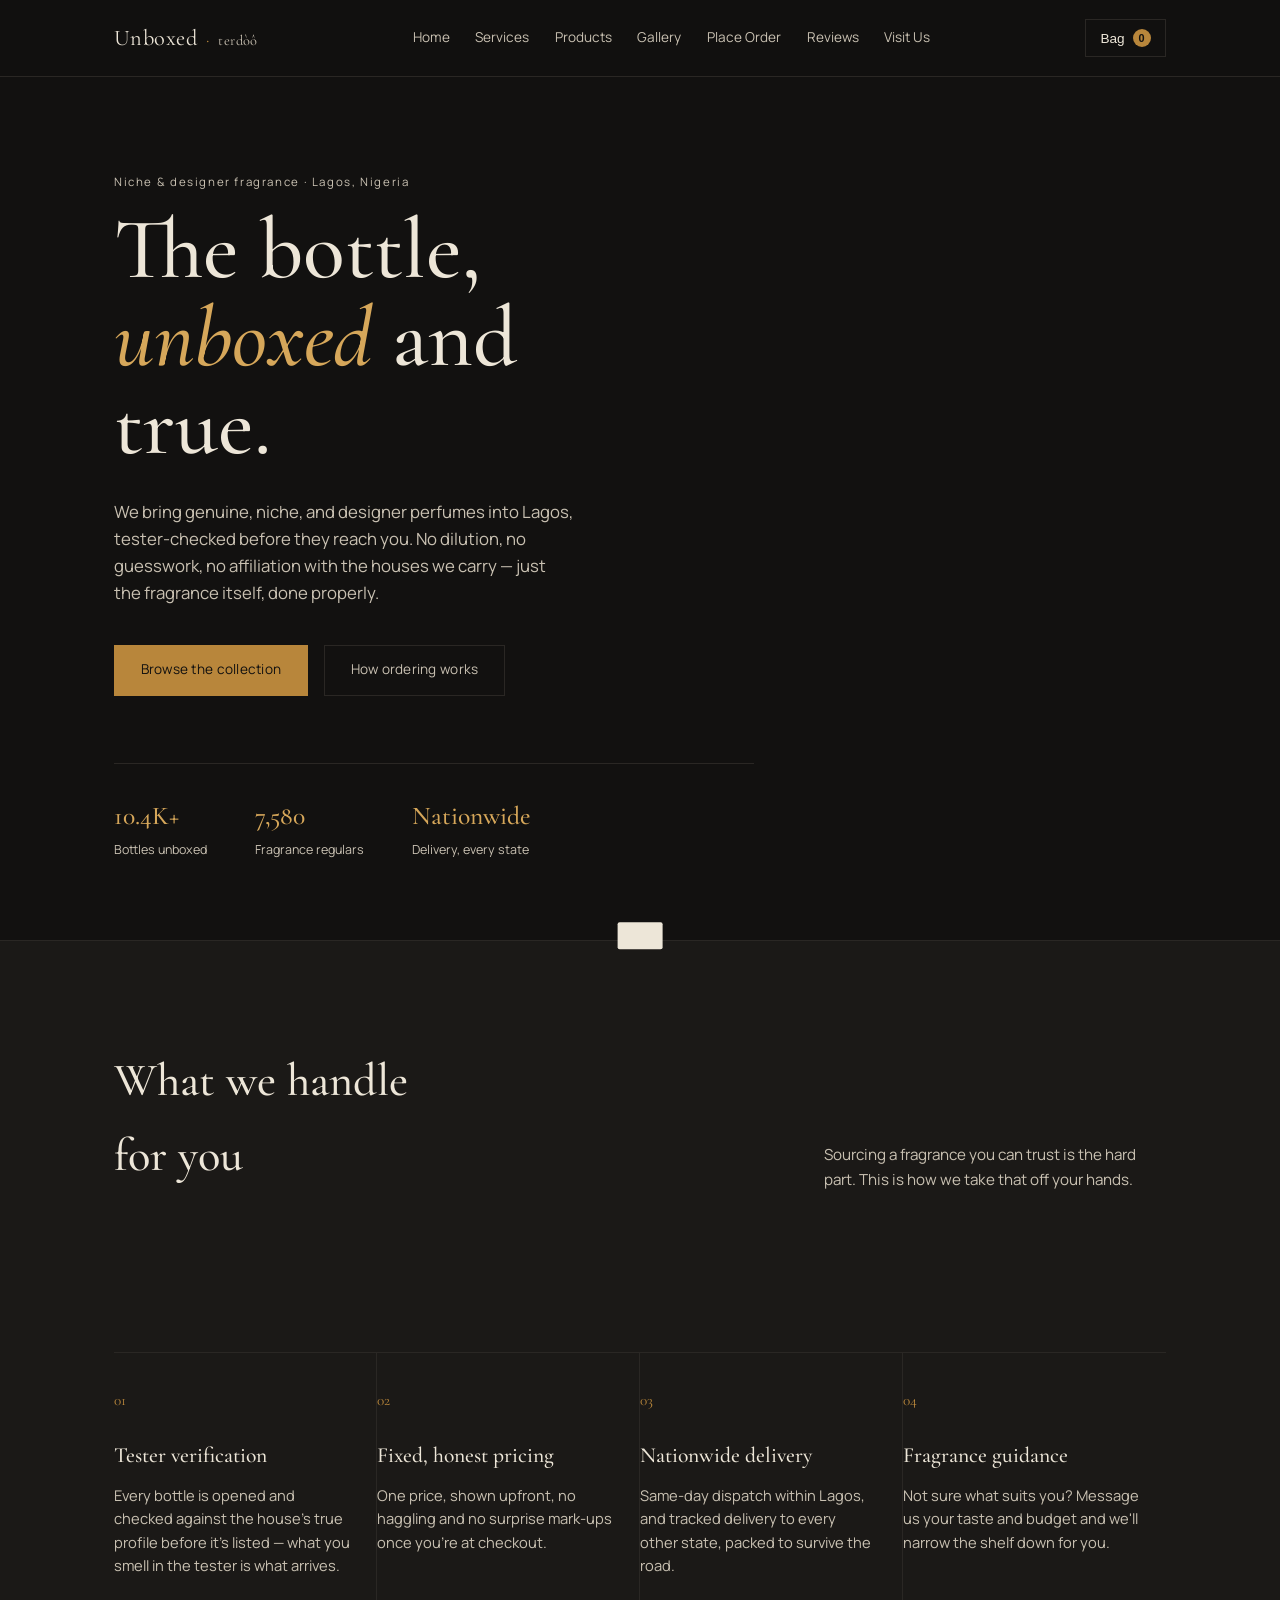
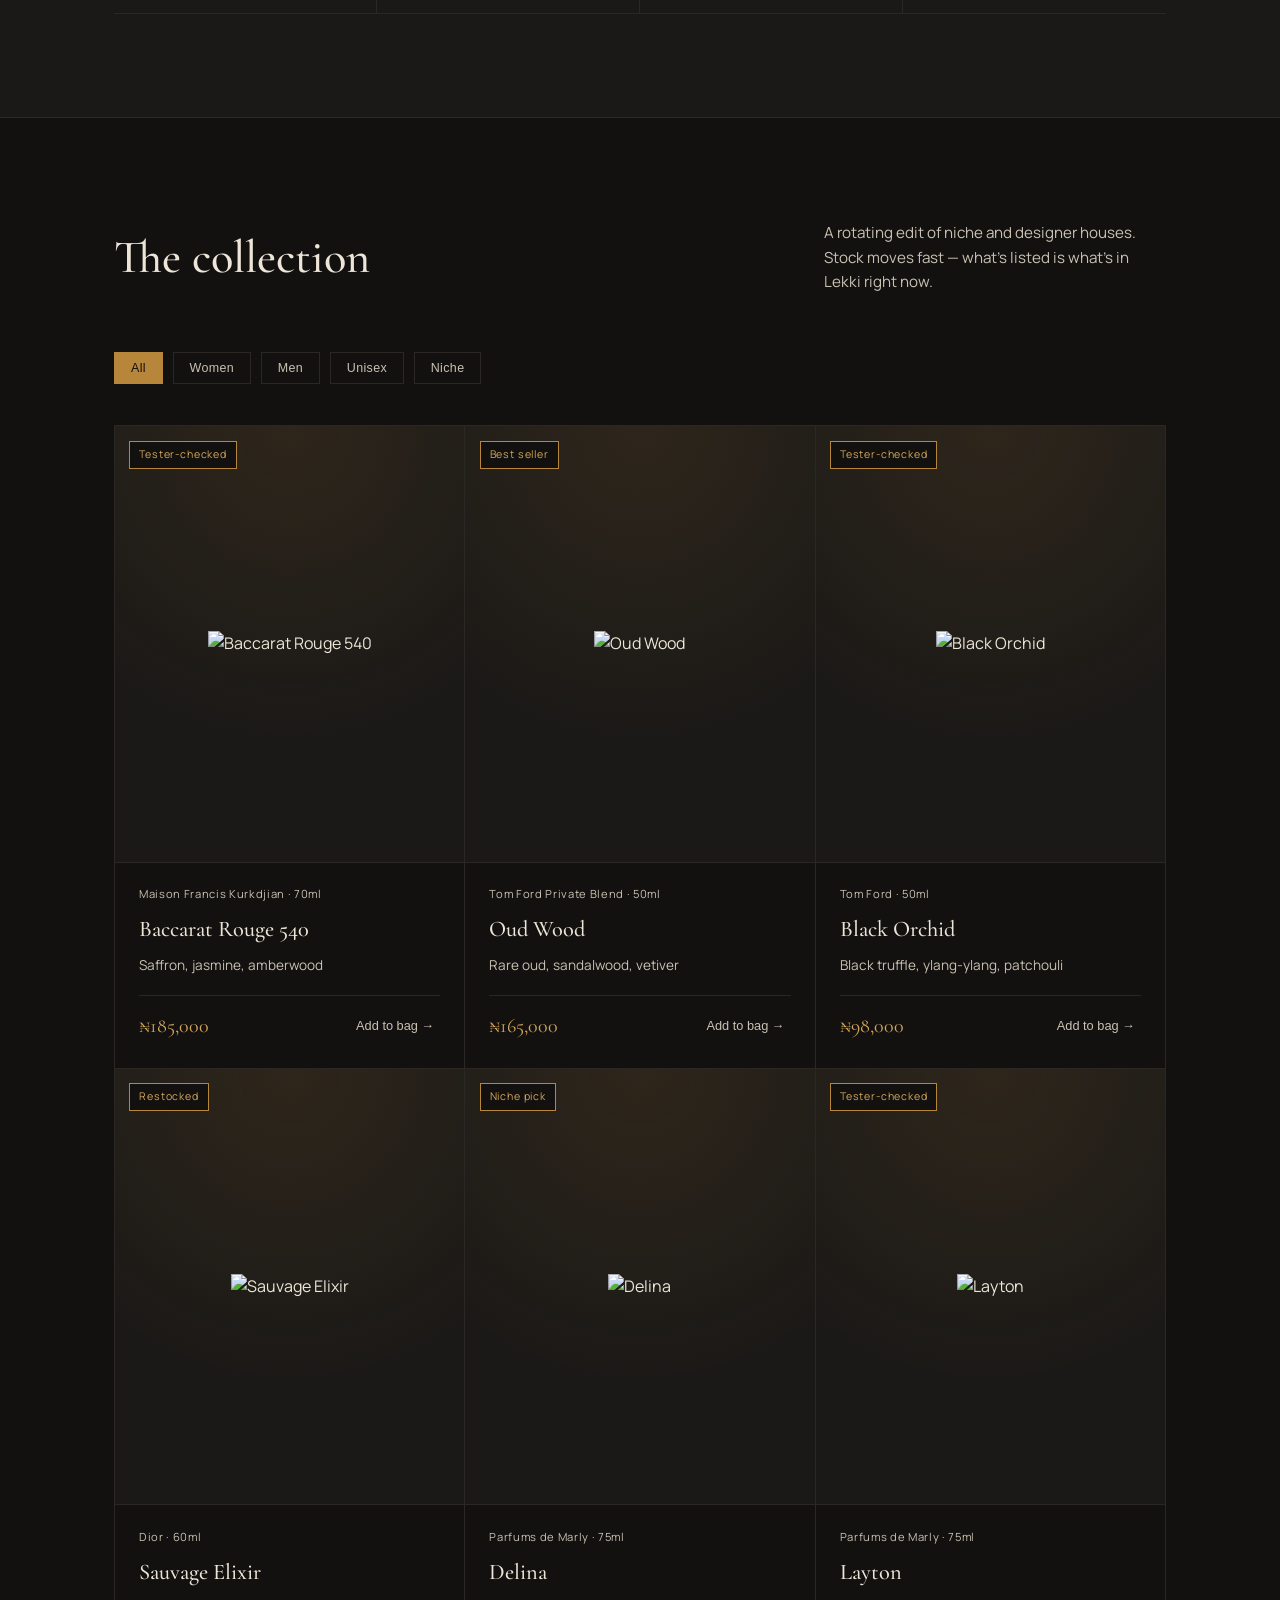
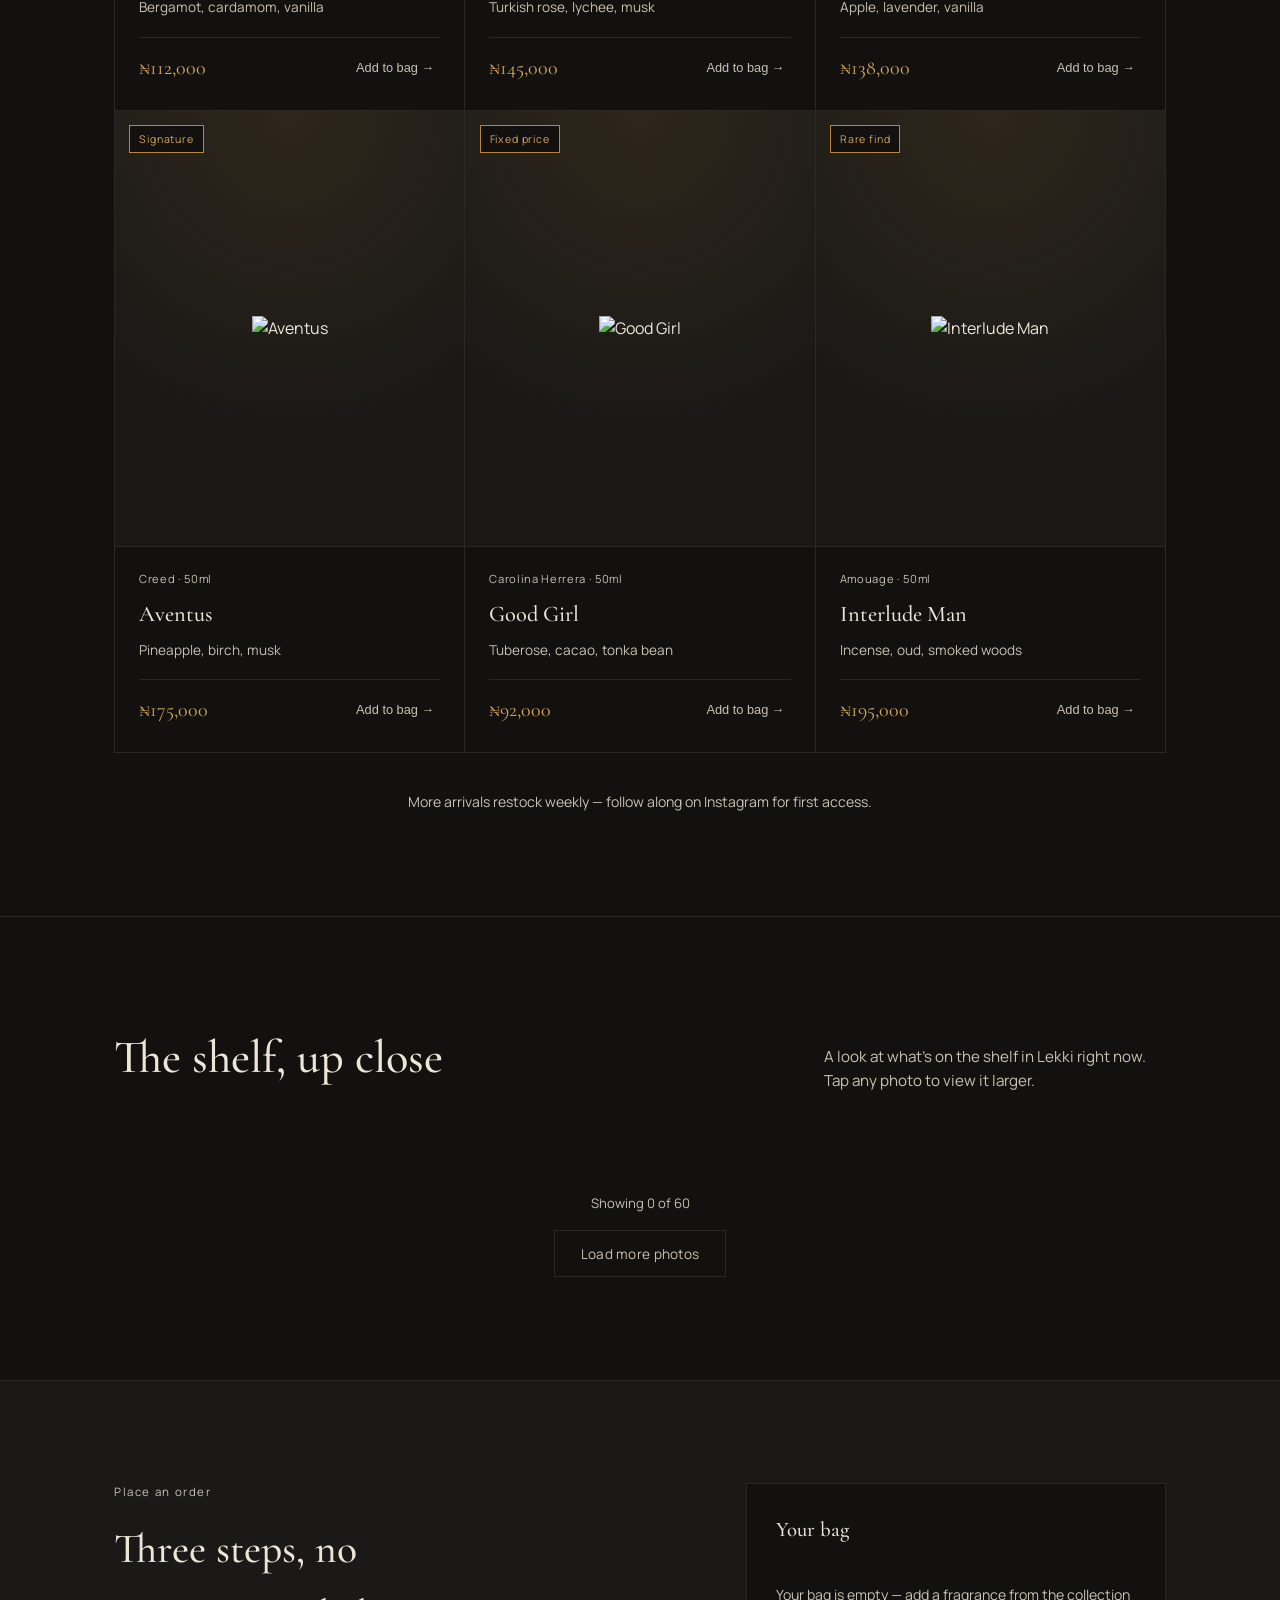
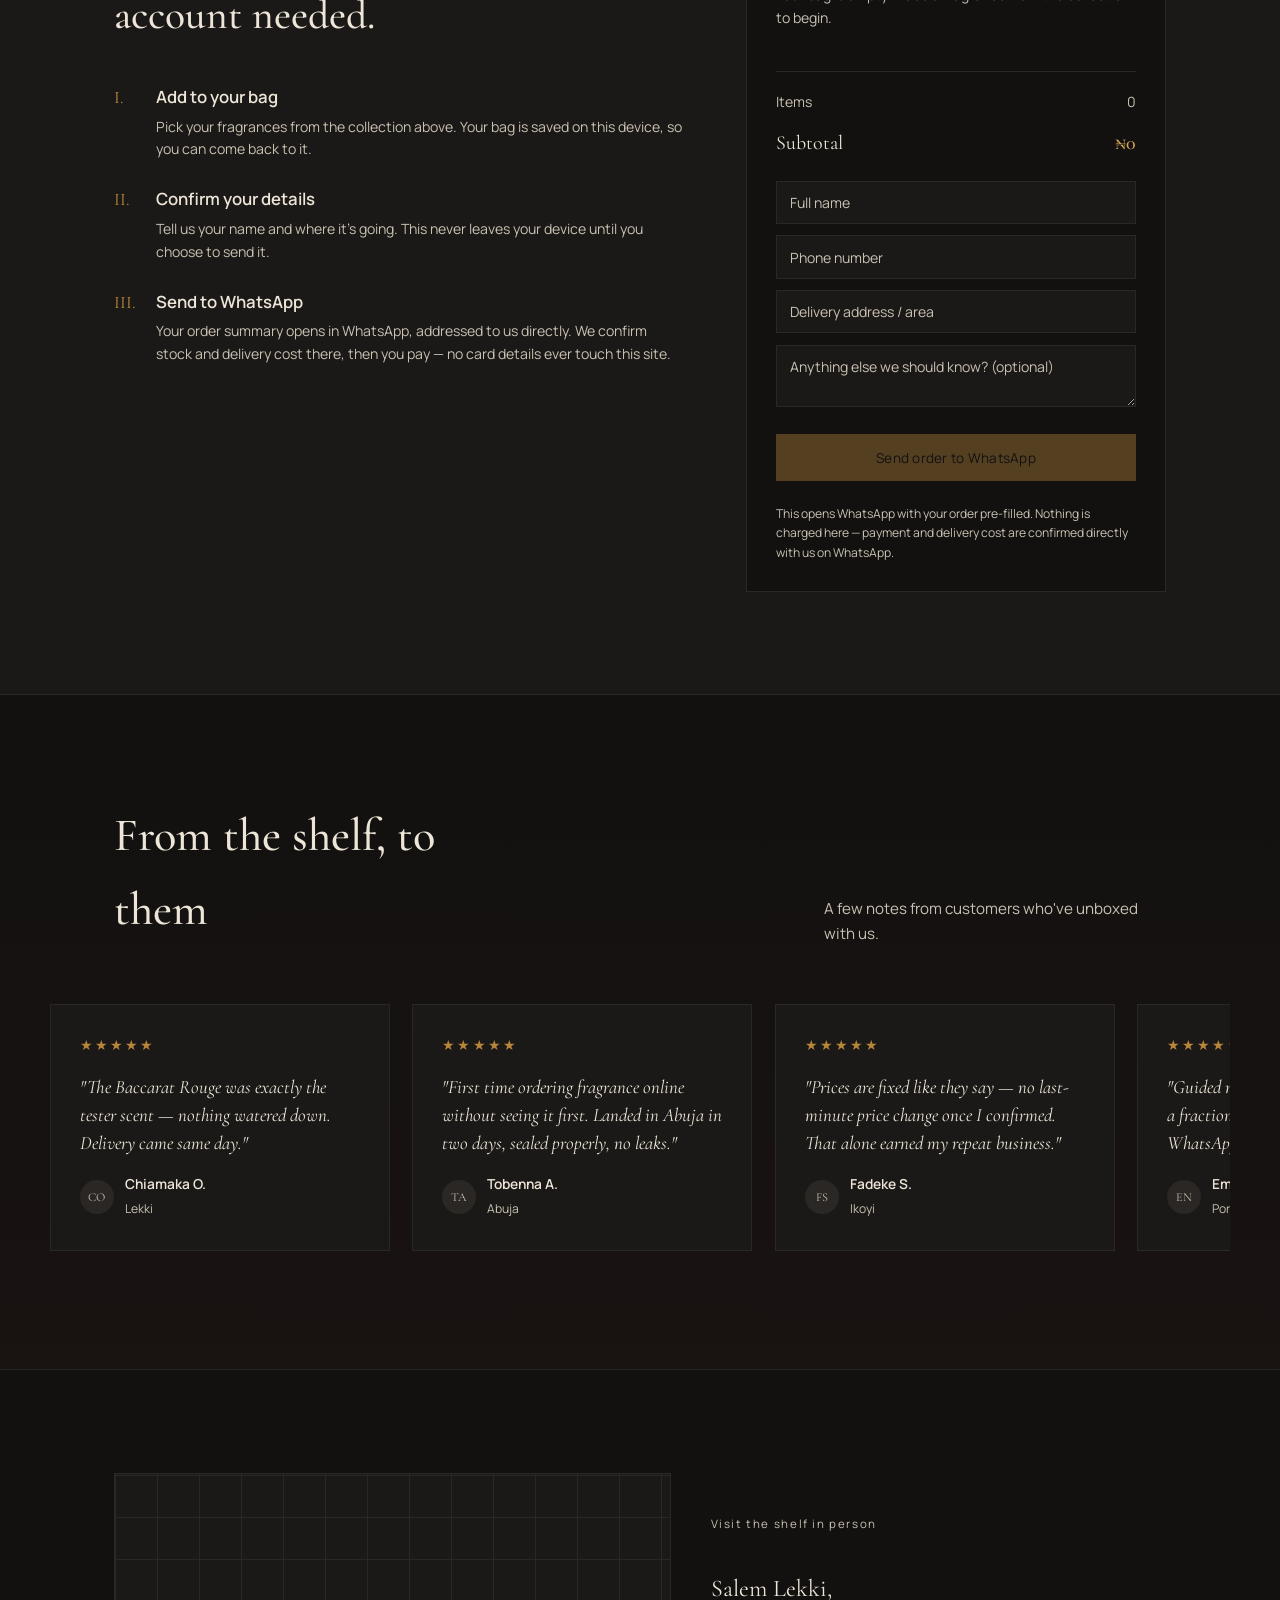
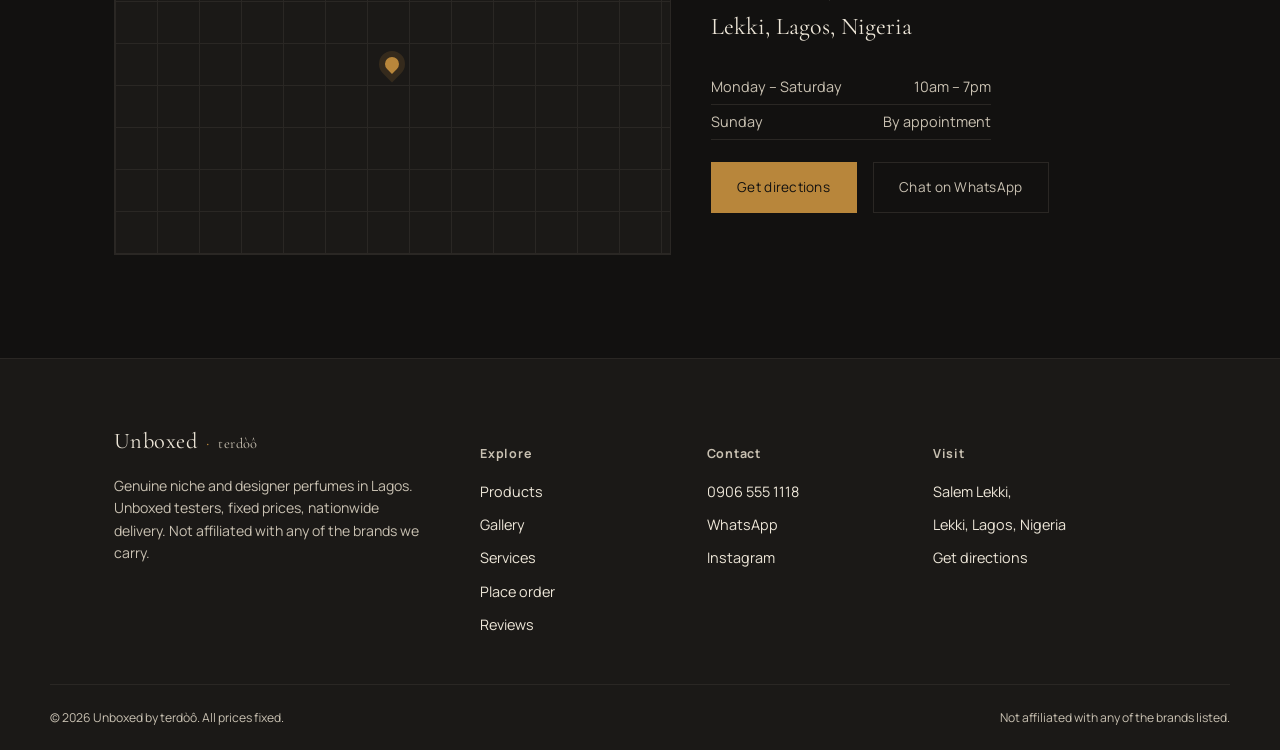
==== commit 55706b88: "update index.html" ====
--- a/index.html
+++ b/index.html
@@ -22,7 +22,7 @@
     <ul class="nav-links" id="navLinks">
       <li><a href="#home">Home</a></li>
       <li><a href="#services">Services</a></li>
-     <li><a href="#products">Products</a></li
+     <li><a href="#products">Products</a></li>
       <li><a href="#gallery">Gallery</a></li>
       <li><a href="#order">Place Order</a></li>
       <li><a href="#reviews">Reviews</a></li>
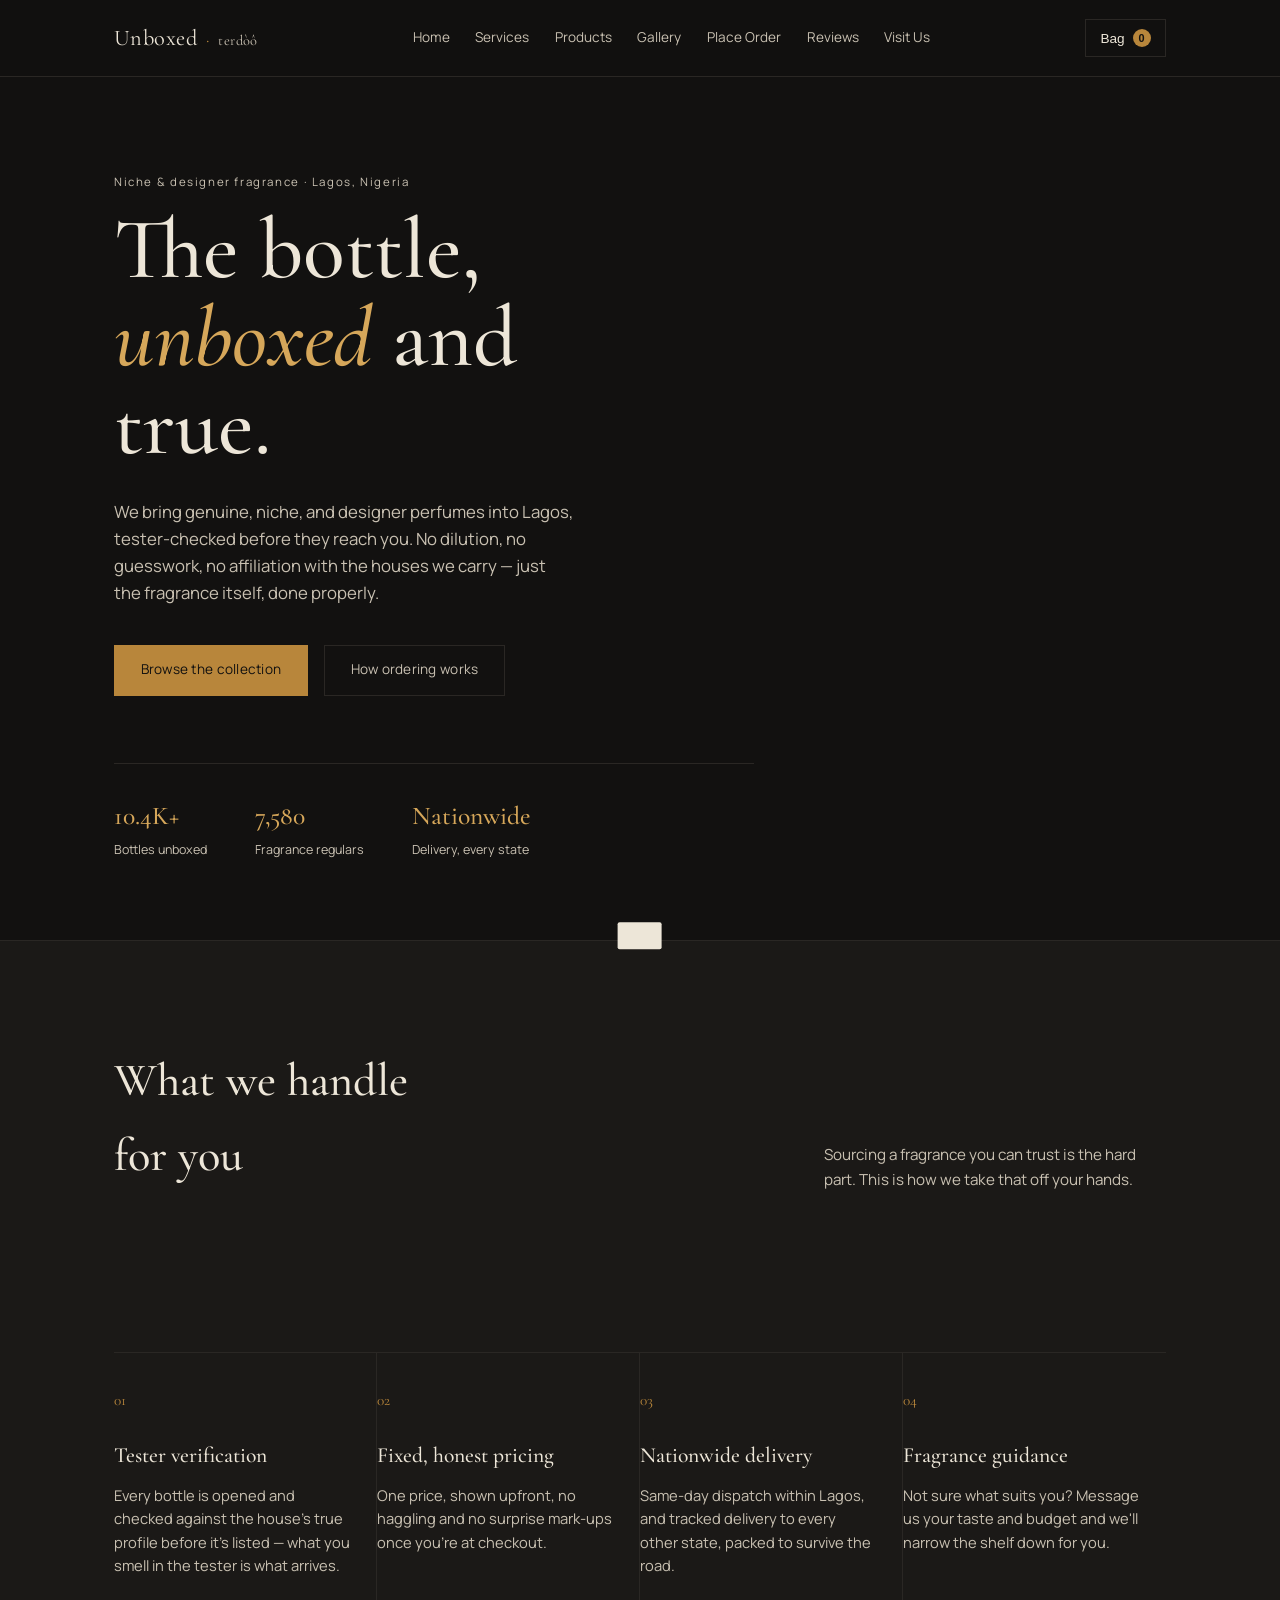
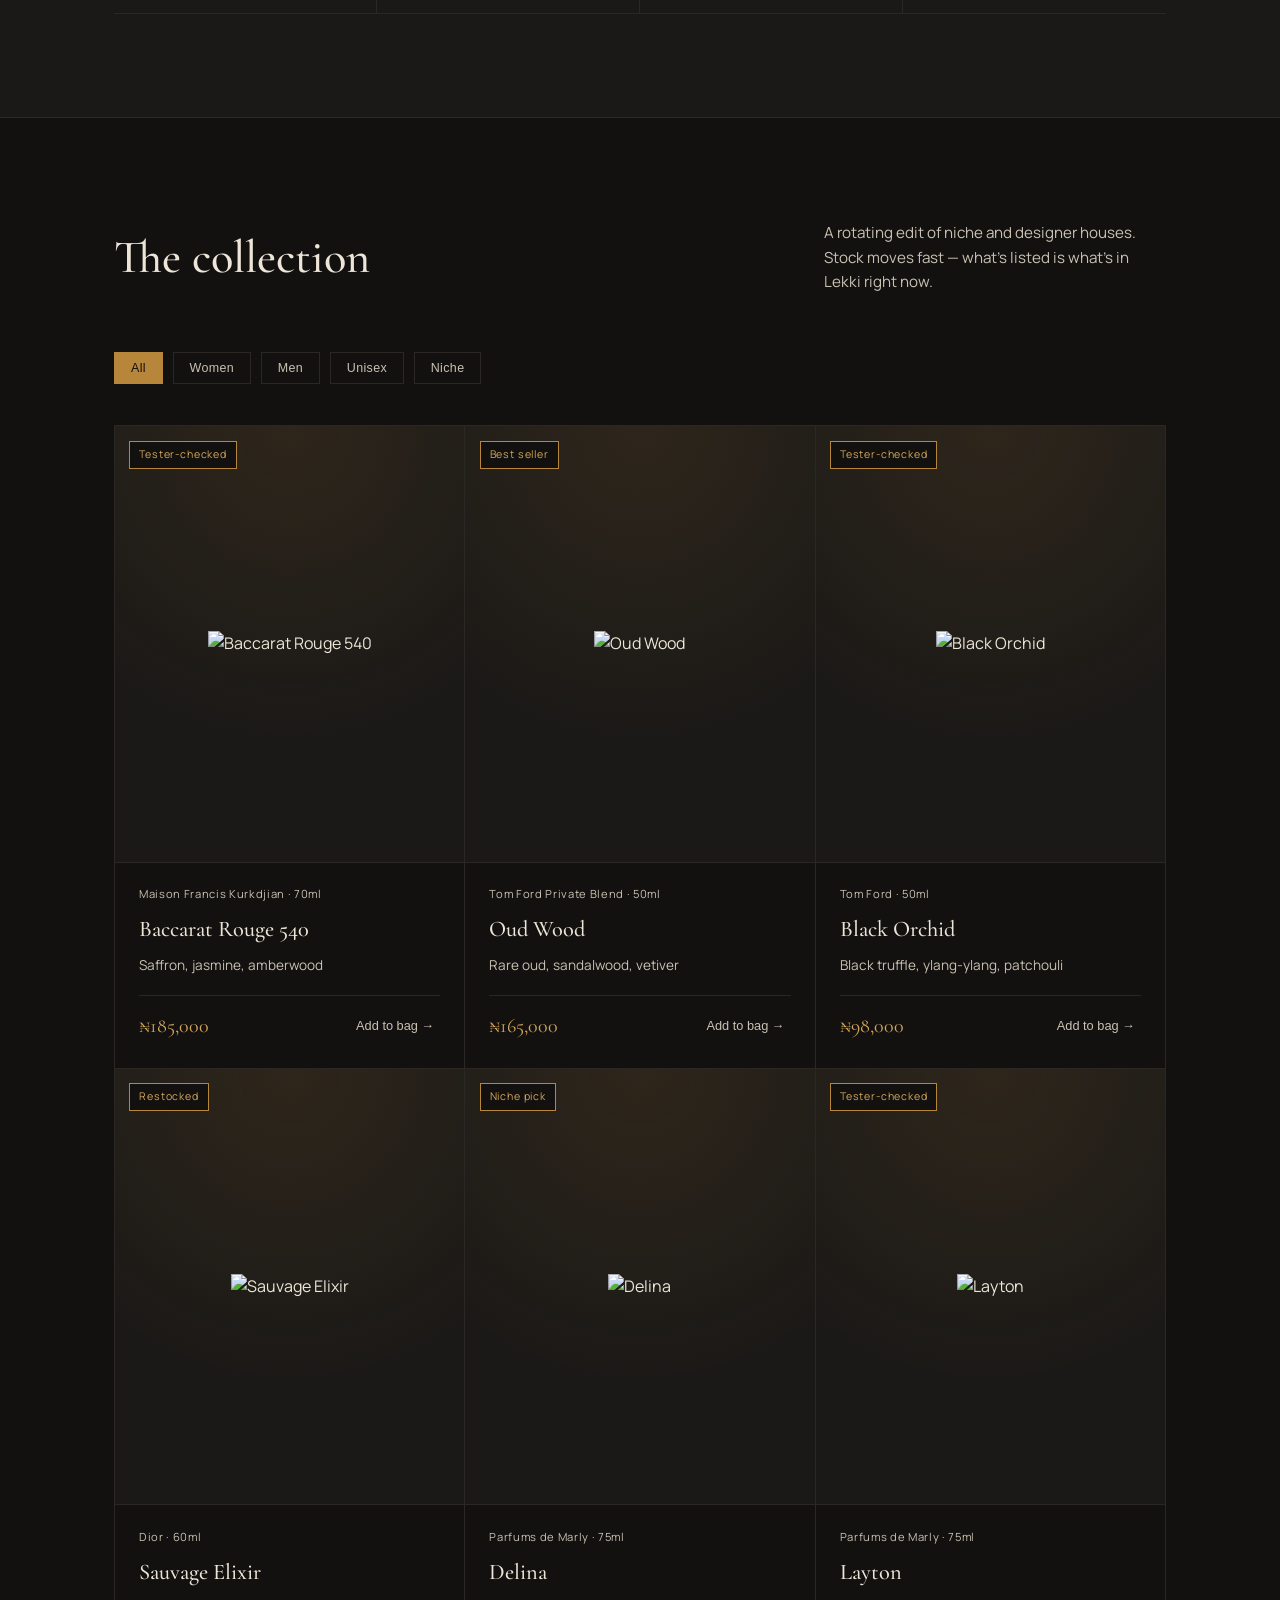
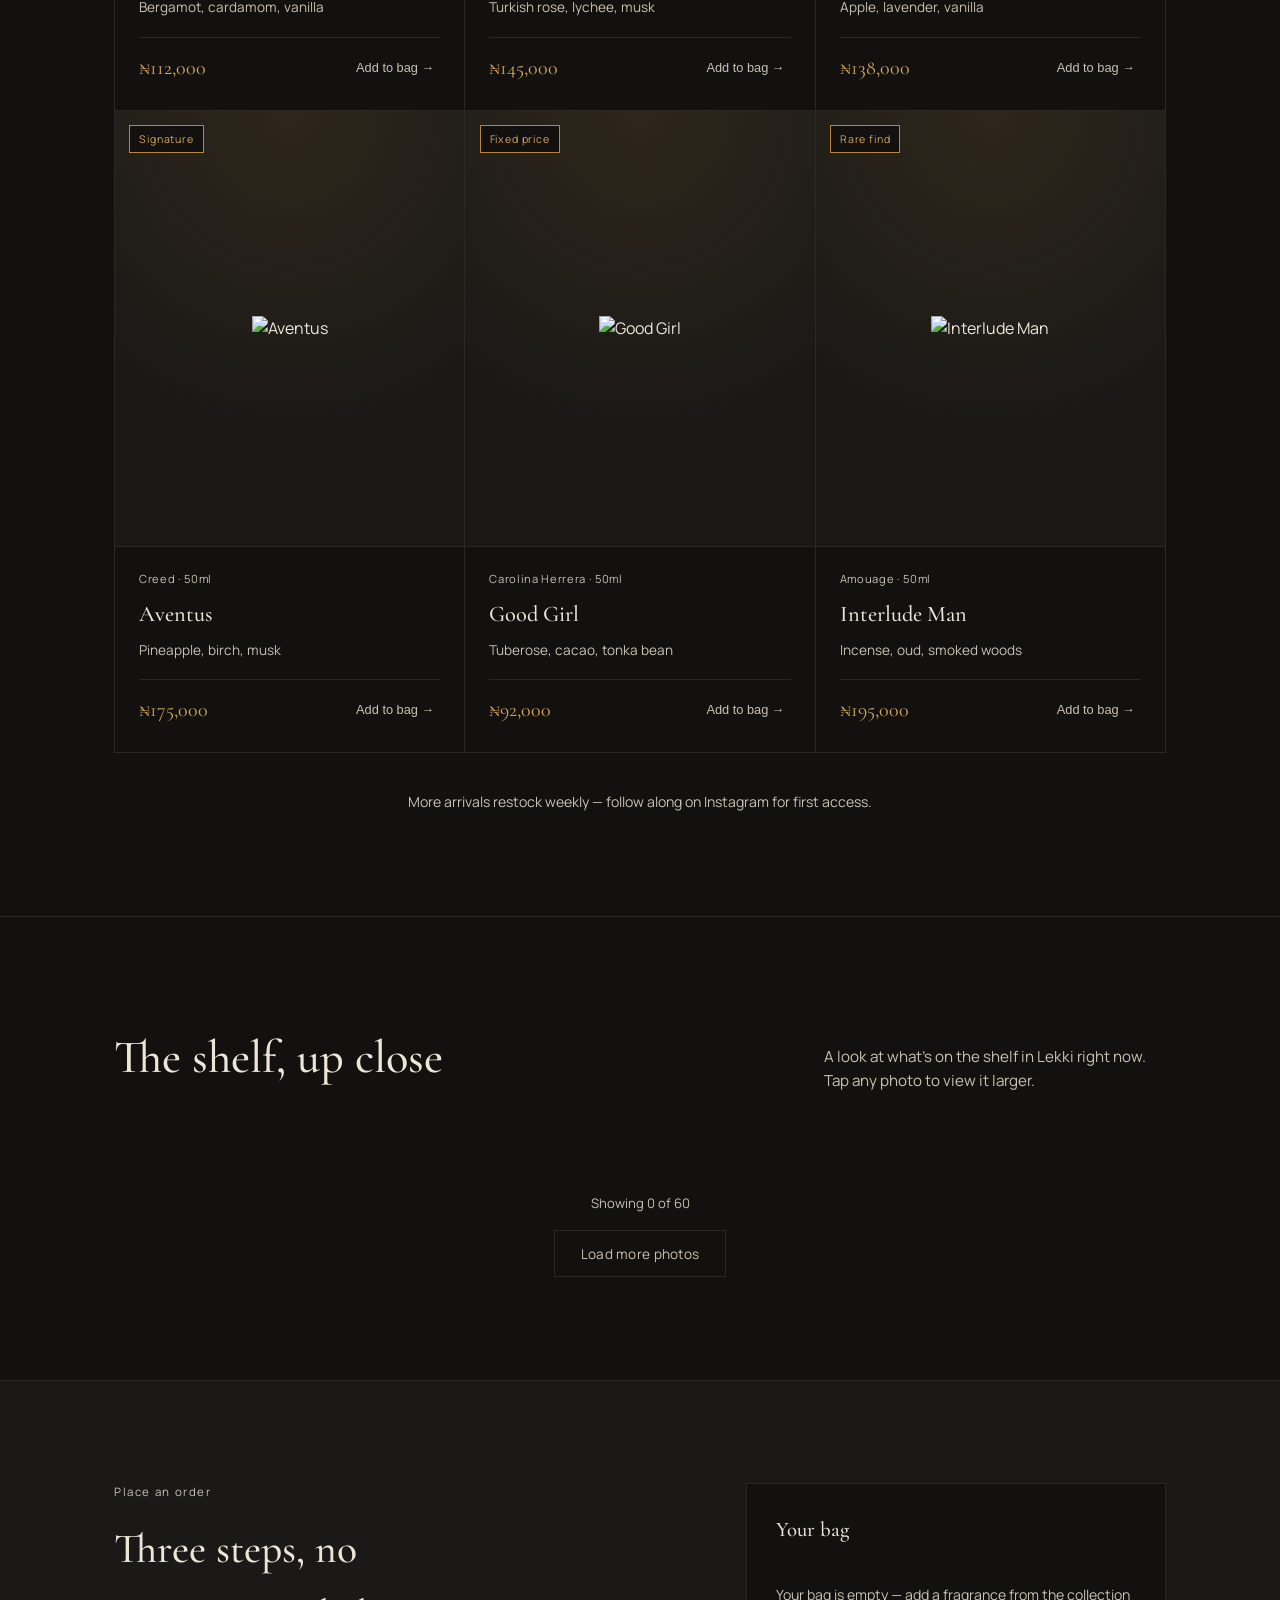
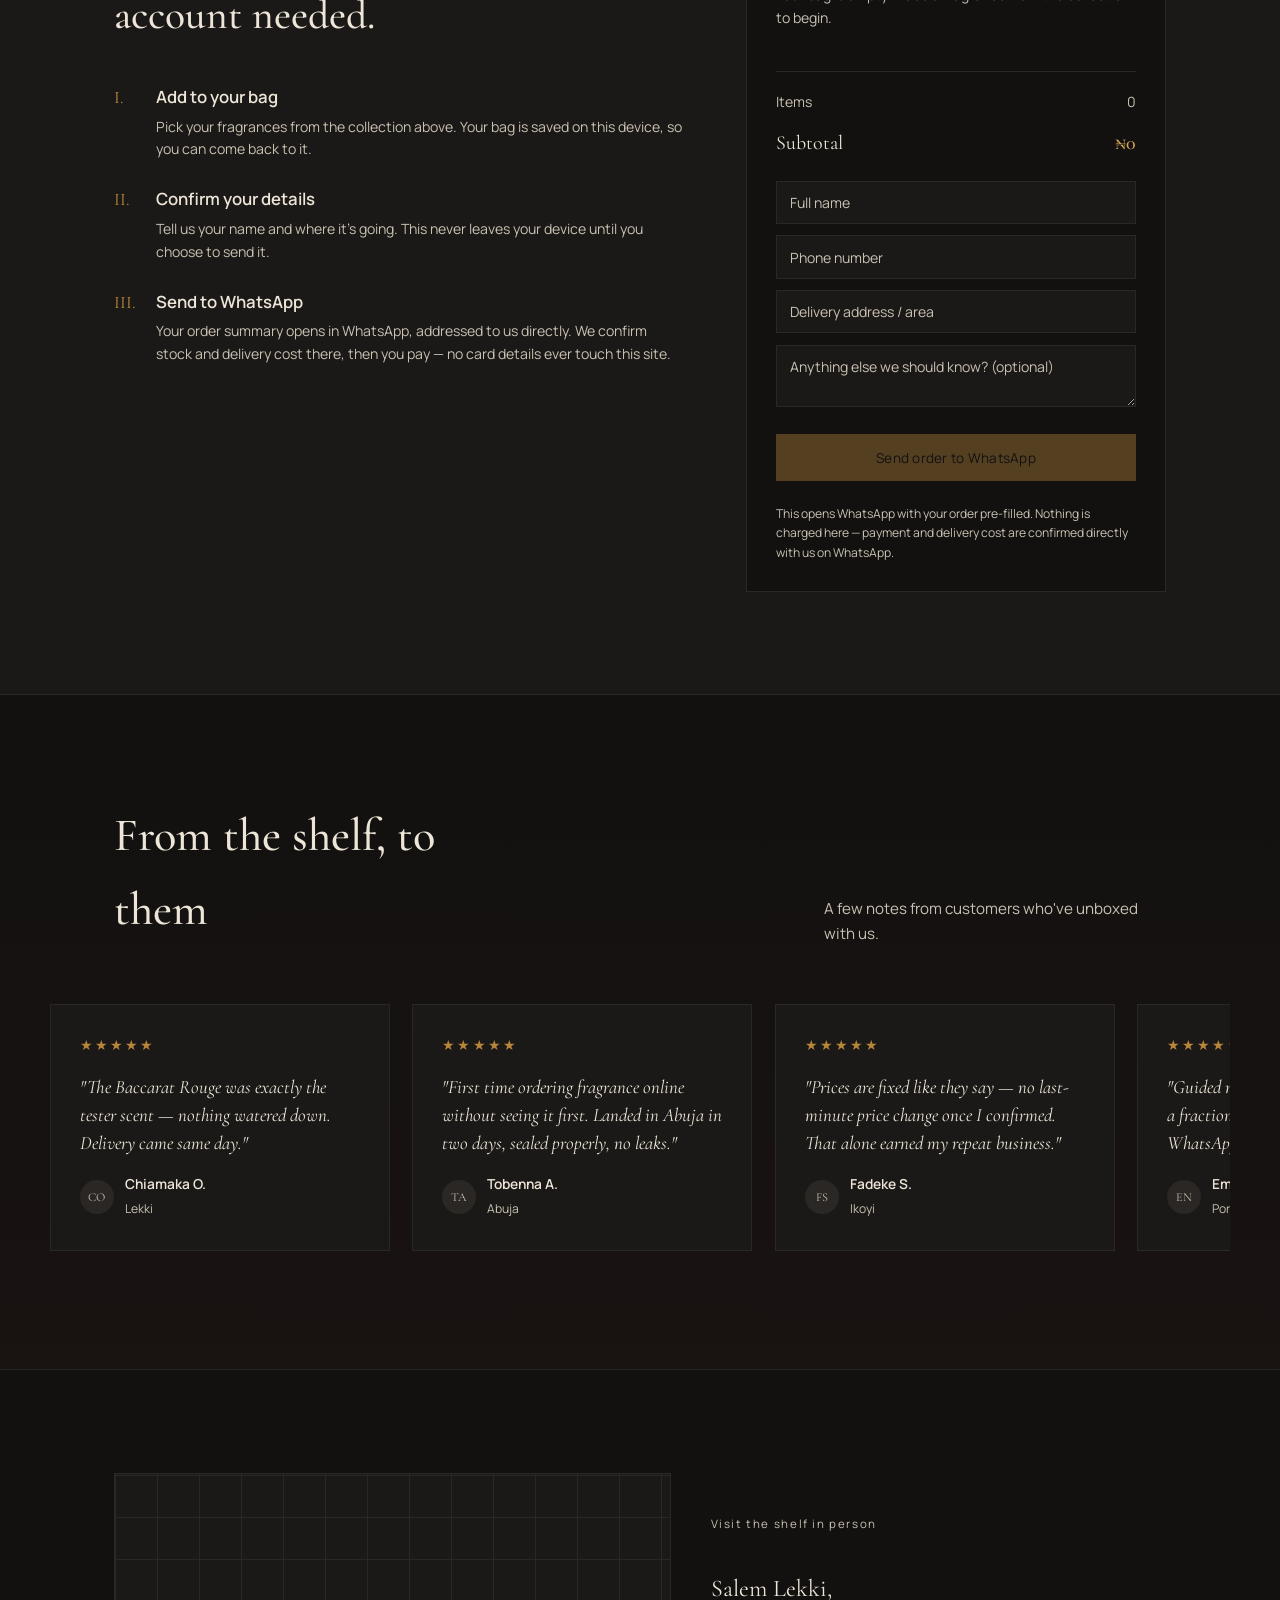
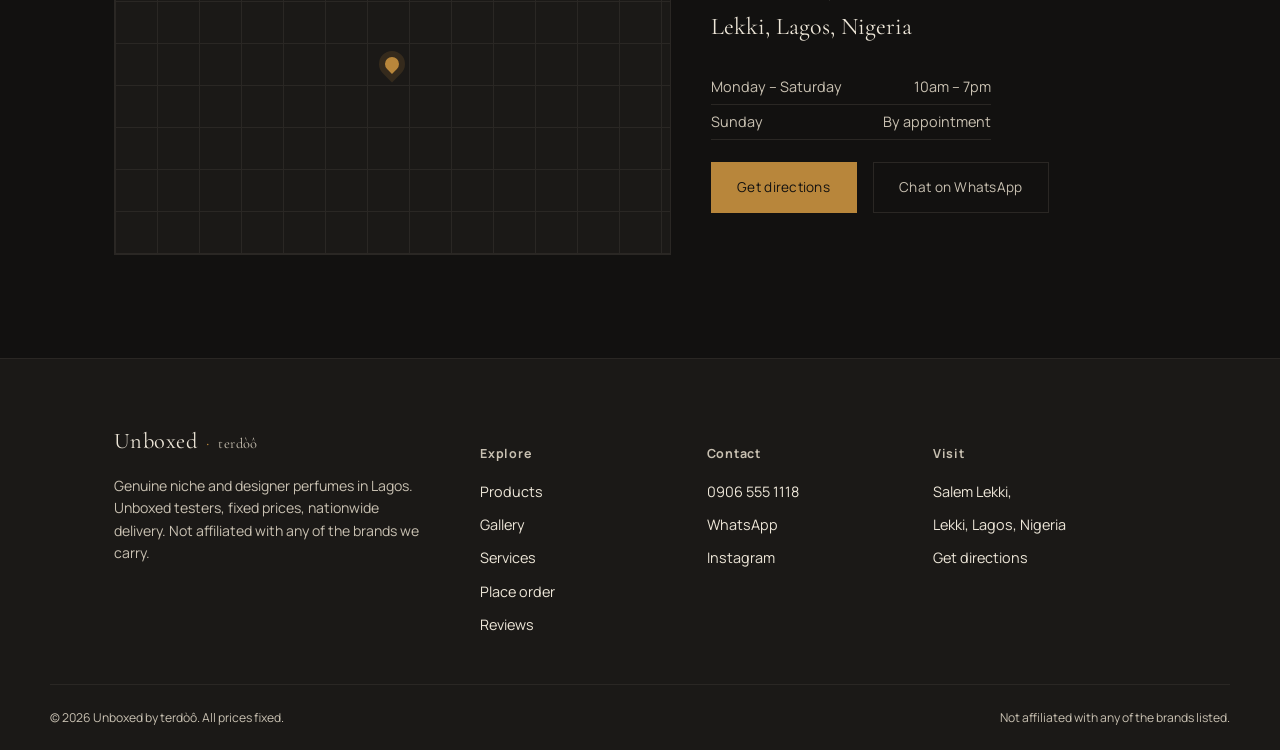
==== commit 2fd3bf84: "update index.html" ====
--- a/index.html
+++ b/index.html
@@ -23,7 +23,7 @@
       <li><a href="#home">Home</a></li>
       <li><a href="#services">Services</a></li>
      <li><a href="#products">Products</a></li>
-      <li><a href="#gallery">Gallery</a></li>
+      <li><a ef="#gallery">Gallery</a></li>
       <li><a href="#order">Place Order</a></li>
       <li><a href="#reviews">Reviews</a></li>
       <li><a href="#visit">Visit Us</a></li>
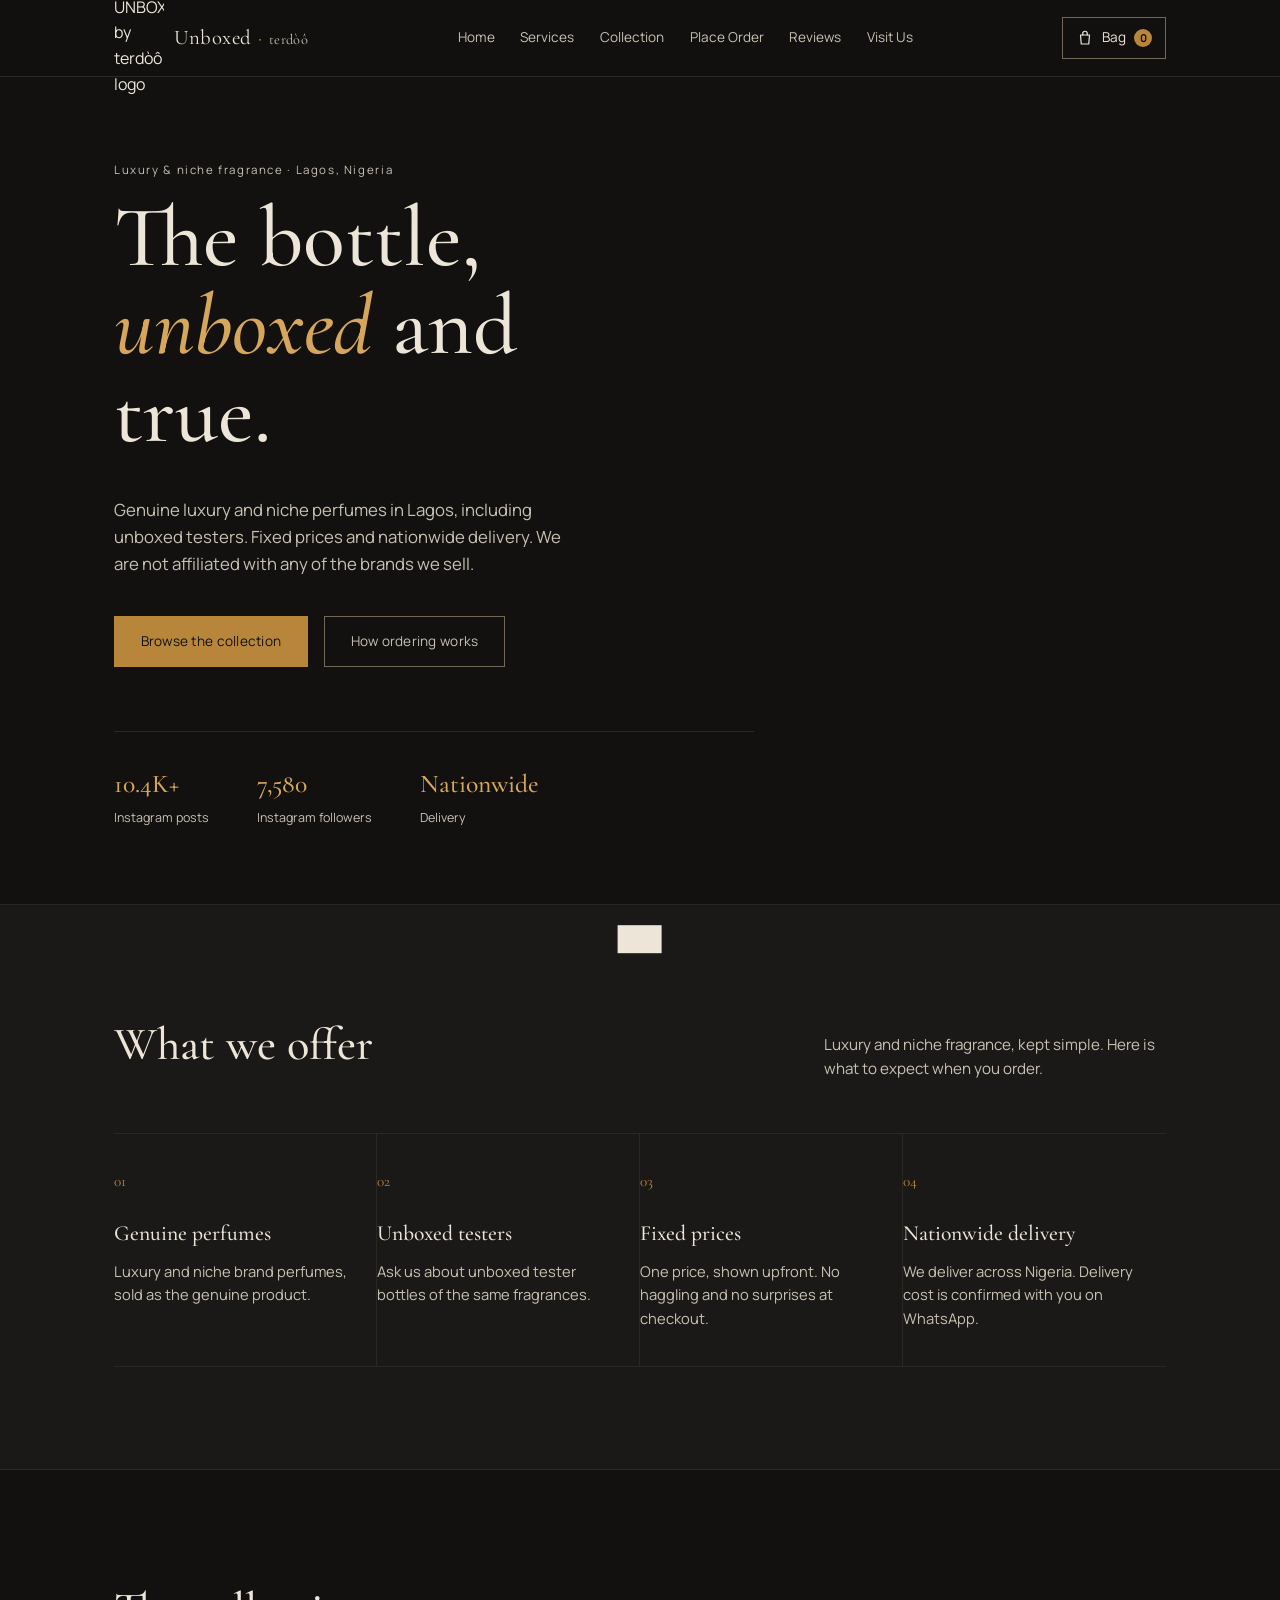
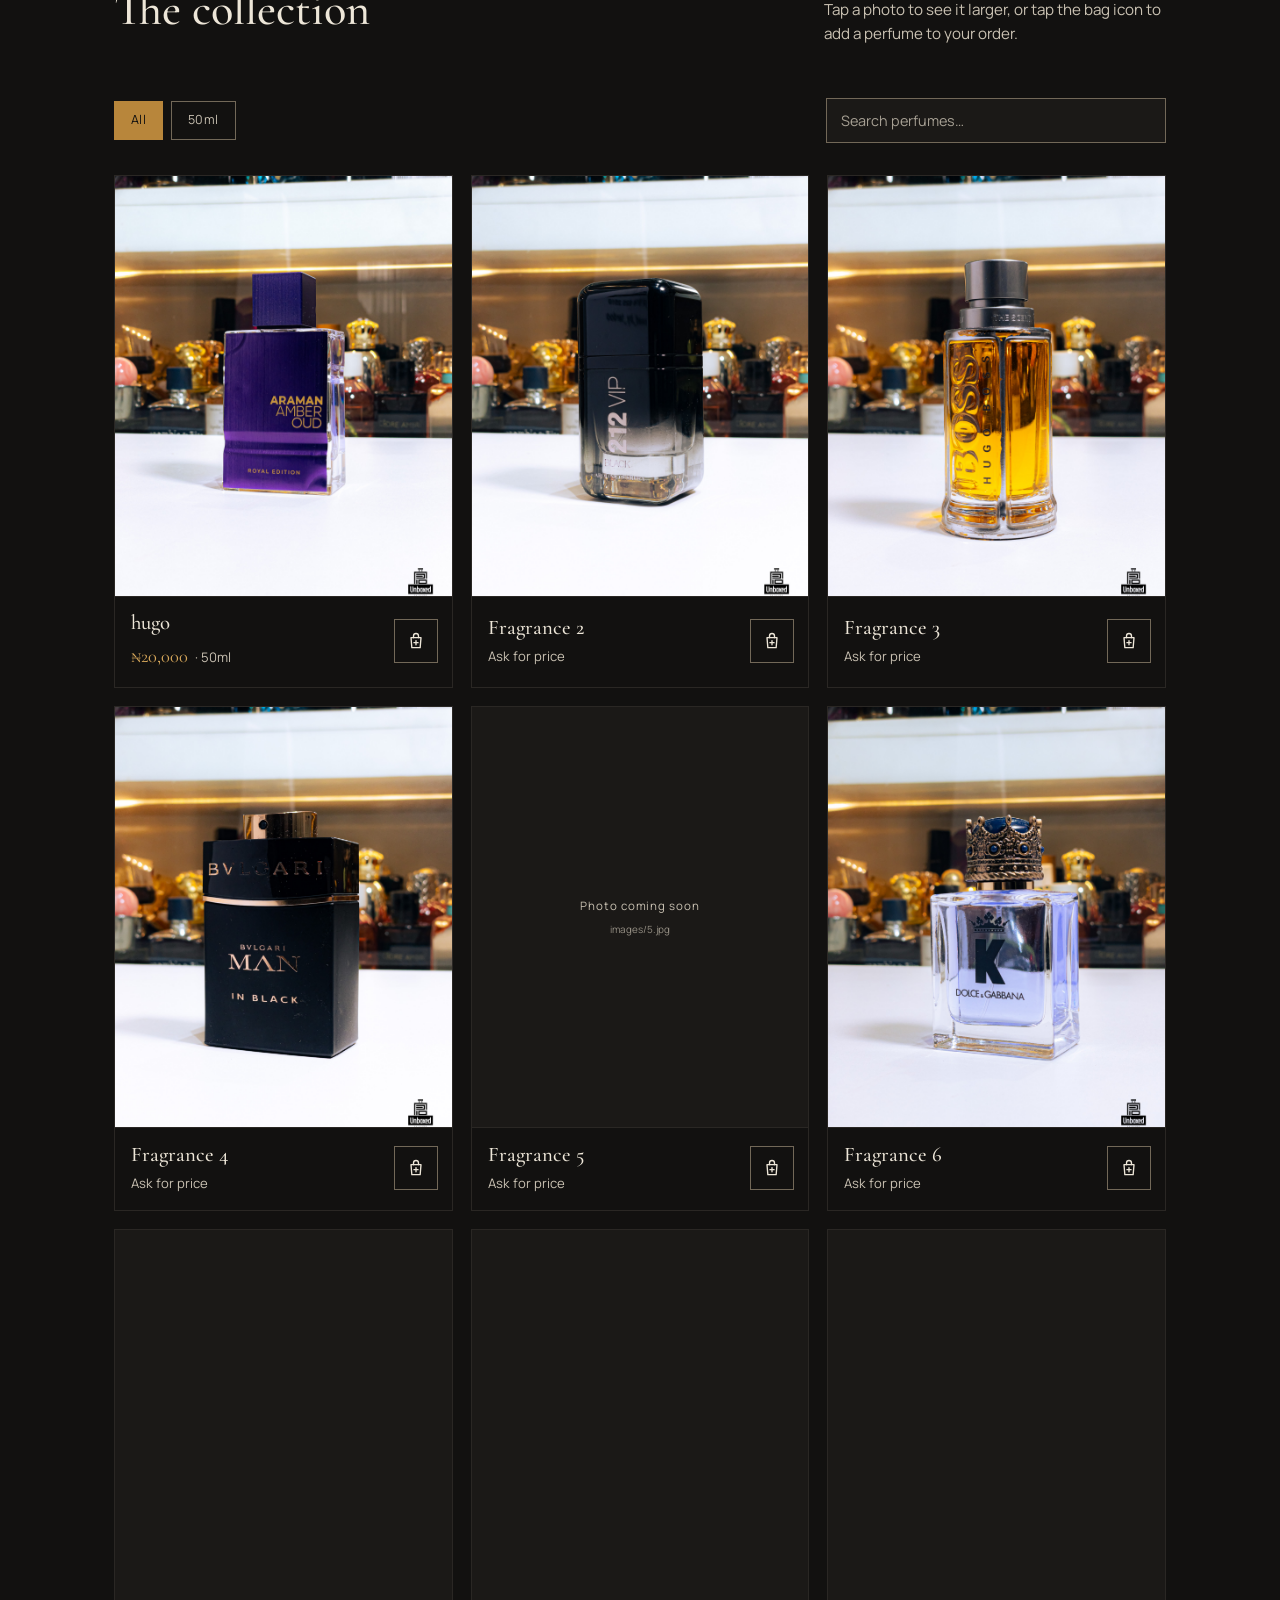
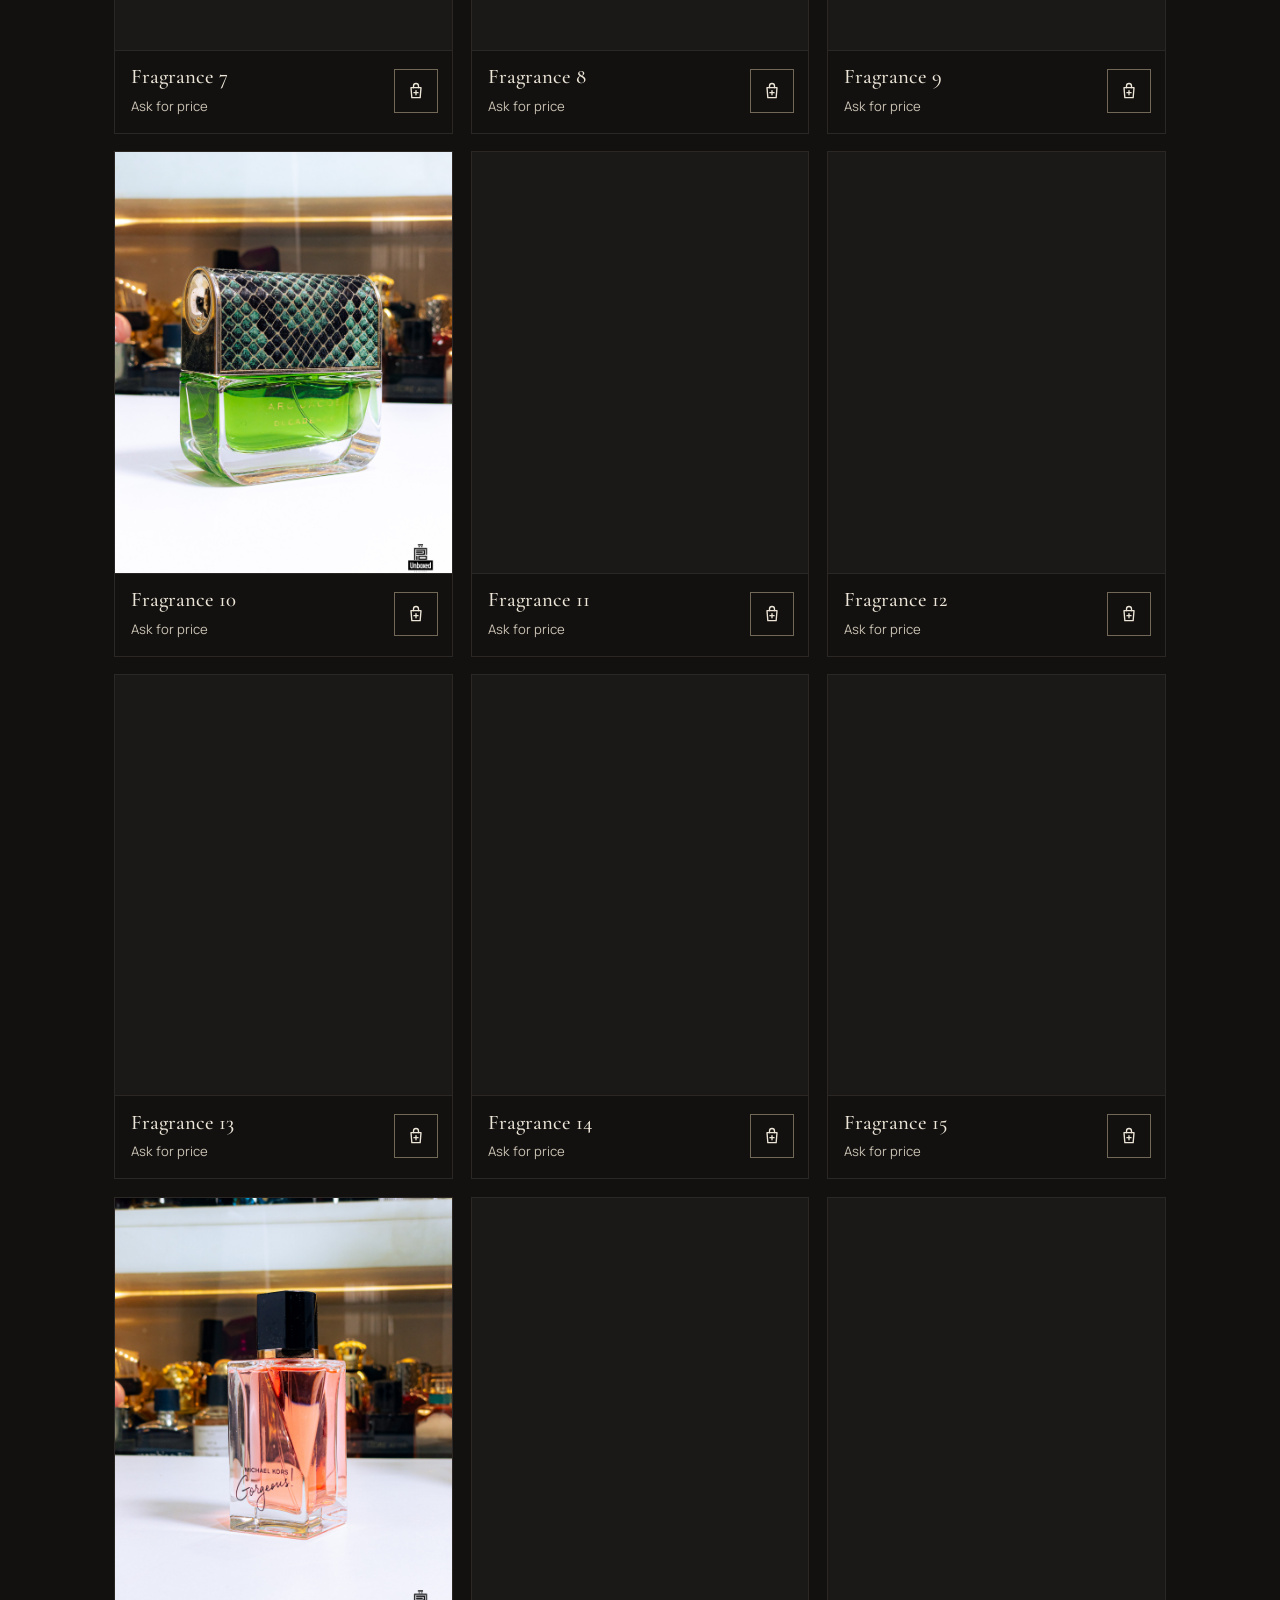
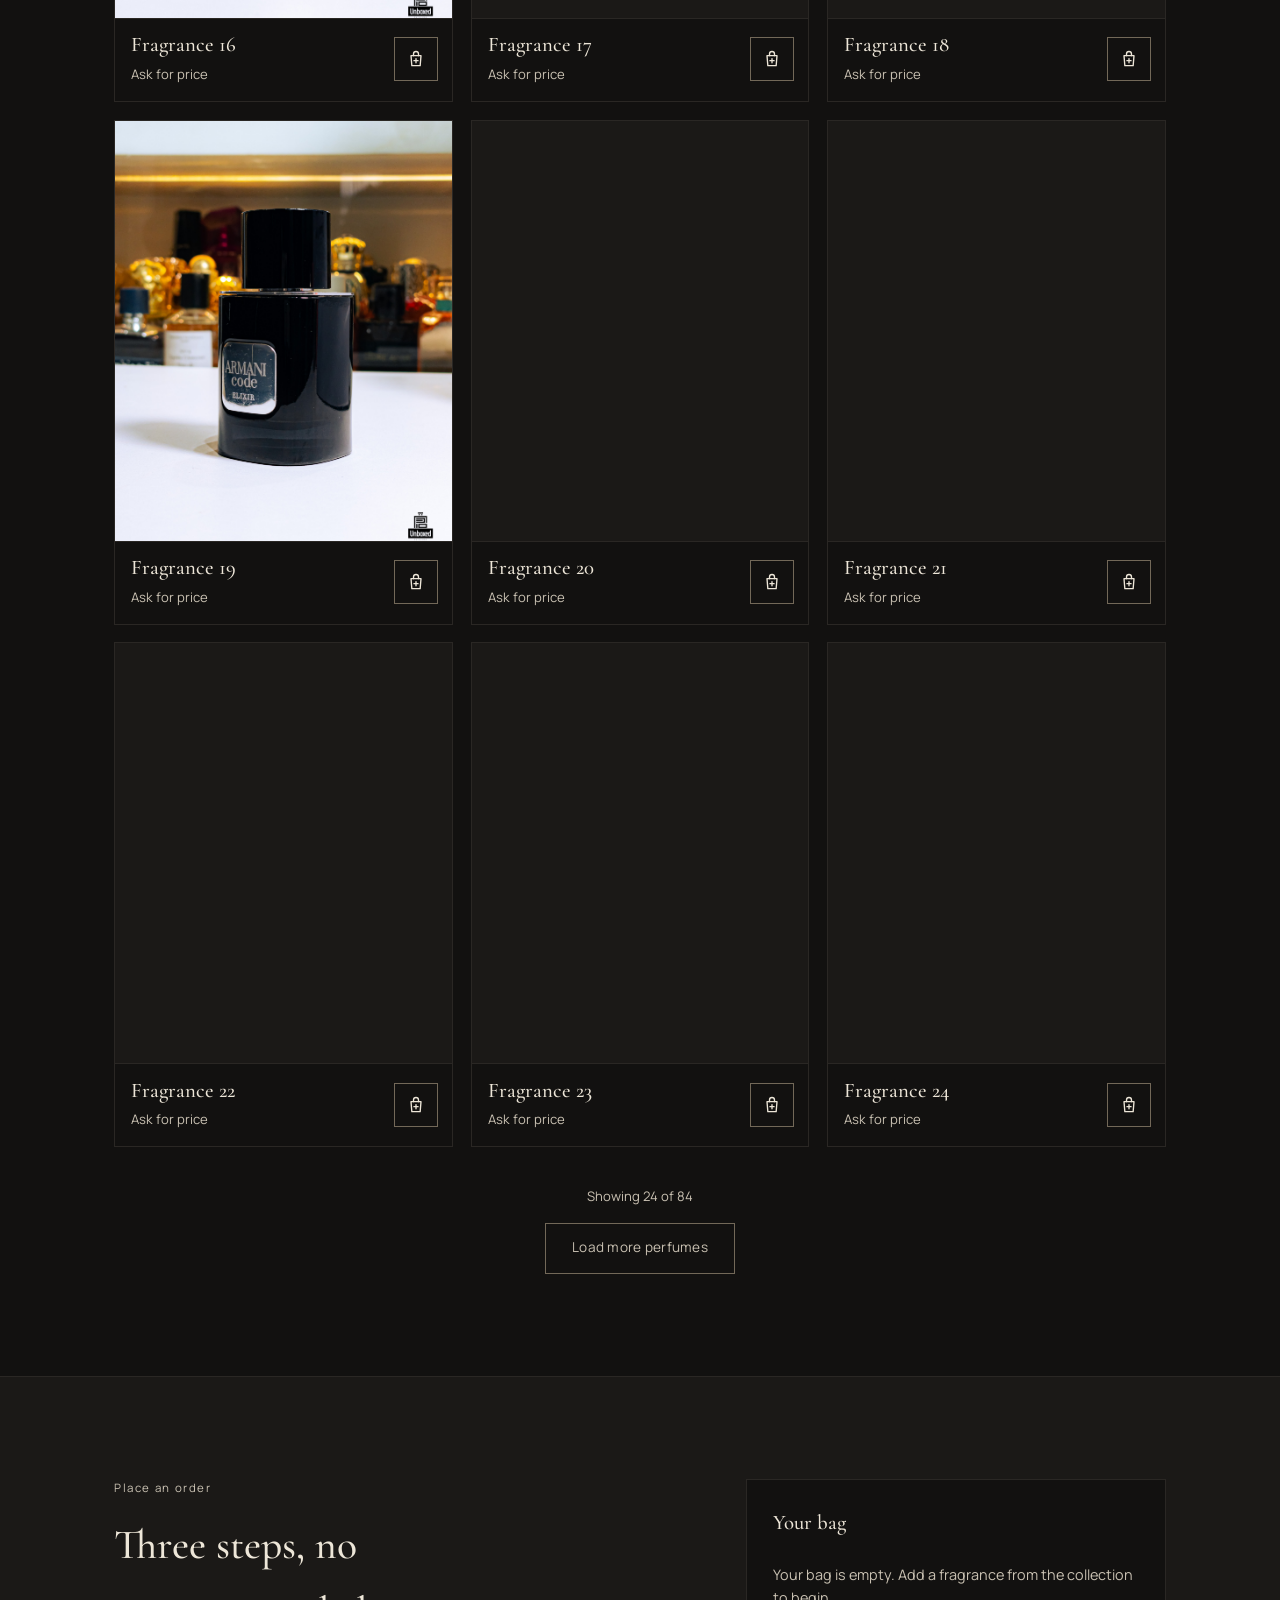
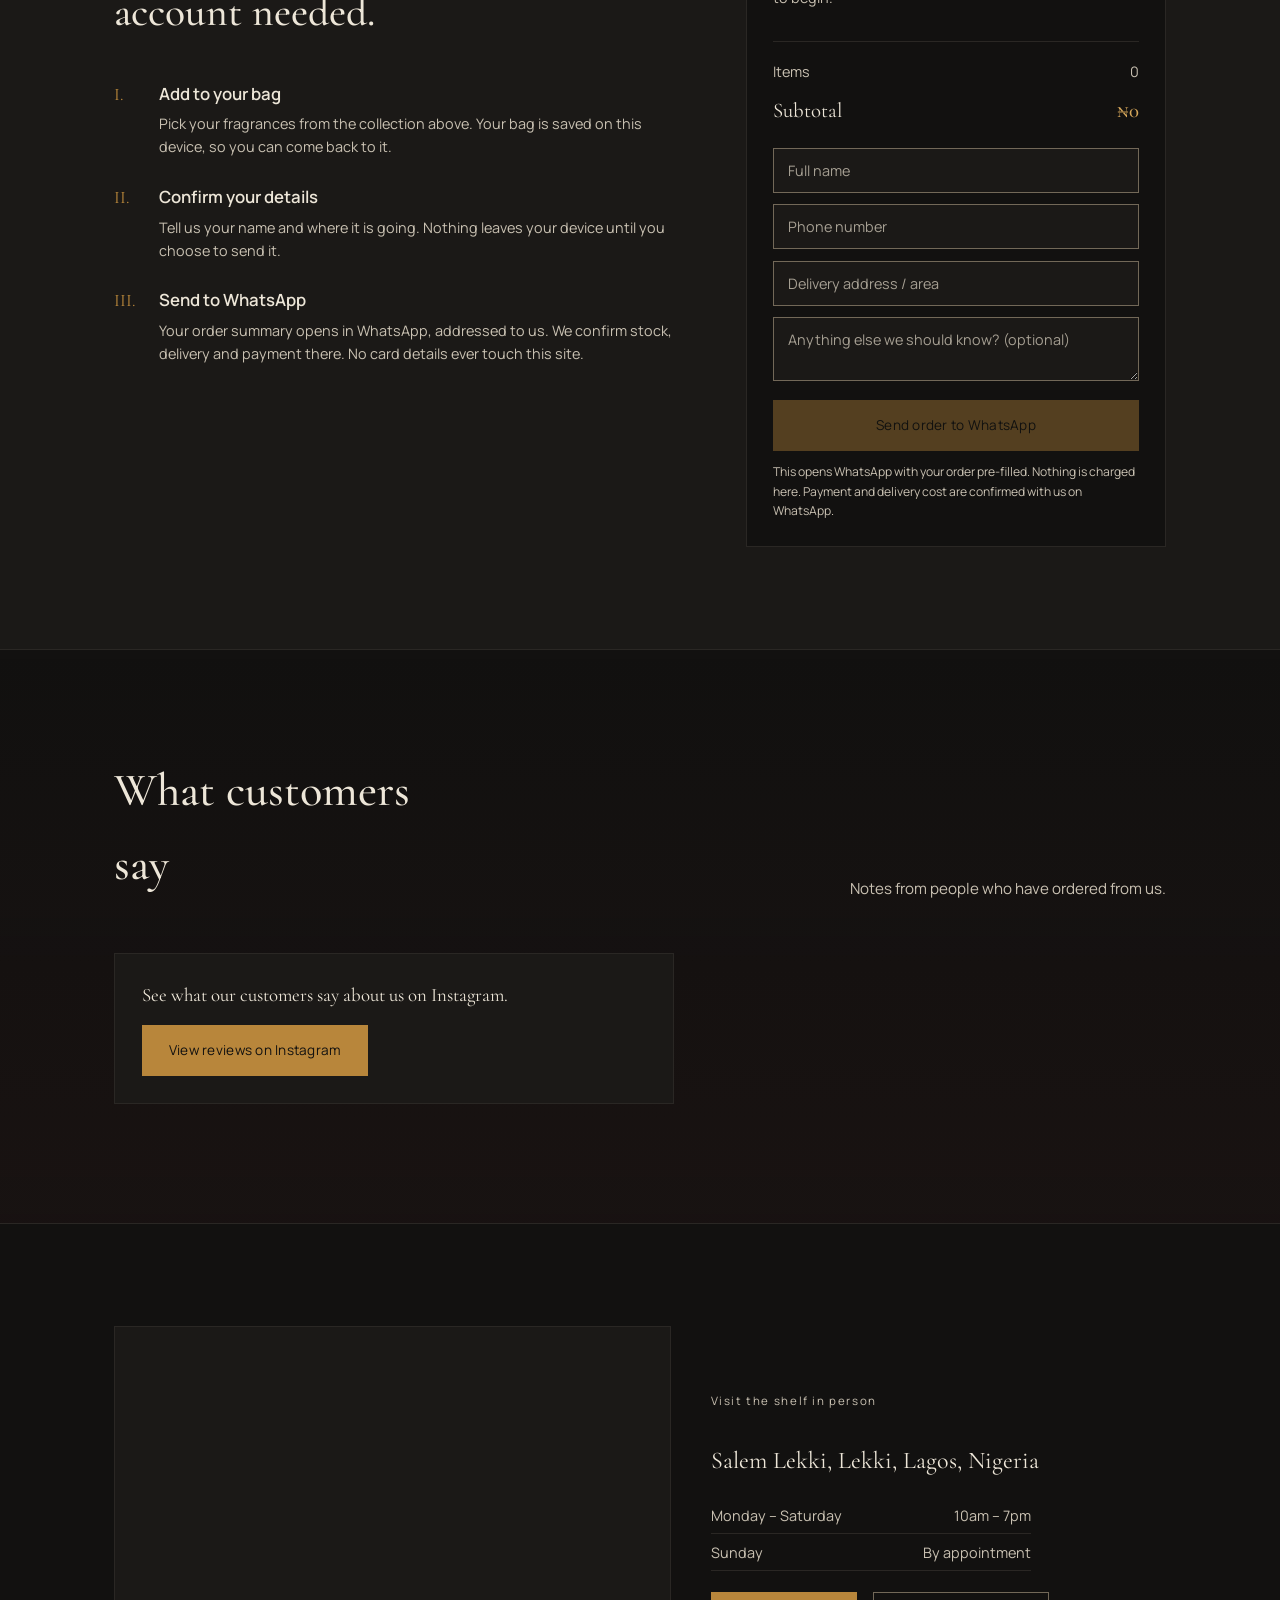
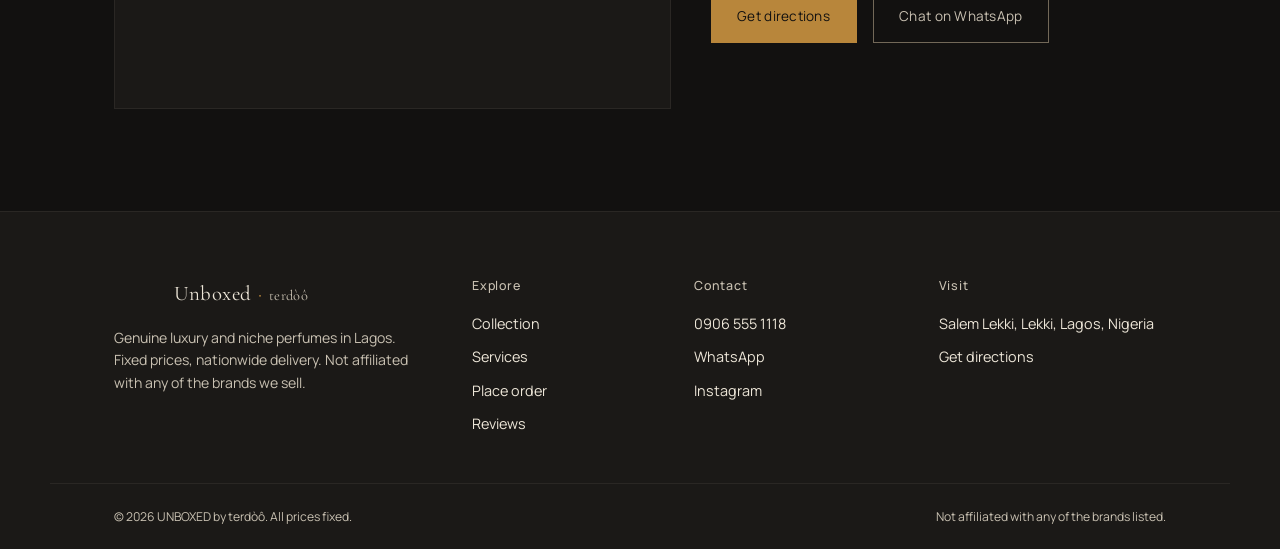
==== commit 84be5863: "Add files via upload" ====
--- a/index.html
+++ b/index.html
@@ -2,60 +2,91 @@
 <html lang="en">
 <head>
 <meta charset="UTF-8">
-<meta name="viewport" content="width=device-width, initial-scale=1.0">
-<title>UNBOXED by terdòô — Niche Luxury Perfumes, Lagos</title>
-<meta name="description" content="Genuine niche and designer perfumes in Lagos. Unboxed testers, fixed prices, nationwide delivery. Not affiliated with any brand.">
-<link rel="icon" href="assets/logo-ink.png">
+<meta name="viewport" content="width=device-width, initial-scale=1">
+<title>UNBOXED by terdòô — Luxury &amp; Niche Perfumes, Lagos</title>
+<meta name="description" content="Genuine luxury and niche perfumes in Lagos. Unboxed testers, fixed prices, nationwide delivery. Not affiliated with any of the brands.">
+<meta name="theme-color" content="#121110">
+<meta property="og:title" content="UNBOXED by terdòô — Luxury &amp; Niche Perfumes, Lagos">
+<meta property="og:description" content="Genuine luxury and niche perfumes in Lagos. Fixed prices, nationwide delivery.">
+<meta property="og:type" content="website">
+
+<!-- LOGO used as the browser-tab icon. Change the file name here if you rename your logo. -->
+<link rel="icon" href="images/BackgroundEraser_20260904_161043999.png">
+
 <link rel="preconnect" href="https://fonts.googleapis.com">
 <link rel="preconnect" href="https://fonts.gstatic.com" crossorigin>
 <link href="https://fonts.googleapis.com/css2?family=Cormorant+Garamond:ital,wght@0,400;0,500;0,600;1,500&family=Manrope:wght@400;500;600;700&display=swap" rel="stylesheet">
 <link rel="stylesheet" href="style.css">
-<link rel="stylesheet" href="gallery.css">
+
+<!-- lets the CSS know JavaScript is running (so scroll animations can't hide content if it isn't) -->
+<script>document.documentElement.className += " js";</script>
 </head>
 <body>
 
+<!-- ============ ANNOUNCEMENT BAR (text comes from data.js → announcement) ============ -->
+<div class="promo-bar" id="promoBar" hidden>
+  <div class="wrap promo-bar-inner">
+    <p id="promoText"></p>
+    <a href="#products" class="promo-link">Shop now →</a>
+    <button type="button" class="promo-close" id="promoClose" aria-label="Dismiss announcement">&times;</button>
+  </div>
+</div>
+
 <!-- ============ NAV ============ -->
-<nav class="site-nav">
-  <div class="wrap">
-    <a href="#home" class="nav-mark">Unboxed<span class="dot">·</span><span style="font-size:0.9rem; color:var(--bone-dim);">terdòô</span></a>
+<nav class="site-nav" aria-label="Main">
+  <div class="wrap nav-inner">
+
+    <!-- LOGO: change the file name in src="" if you rename the logo file -->
+    <a href="#home" class="brand">
+      <img src="images/BackgroundEraser_20260904_161043999.png" alt="UNBOXED by terdòô logo" class="brand-logo">
+      <span class="brand-name">Unboxed<span class="dot">·</span><small>terdòô</small></span>
+    </a>
 
     <ul class="nav-links" id="navLinks">
       <li><a href="#home">Home</a></li>
       <li><a href="#services">Services</a></li>
-     <li><a href="#products">Products</a></li>
-      <li><a ef="#gallery">Gallery</a></li>
+      <li><a href="#products">Collection</a></li>
       <li><a href="#order">Place Order</a></li>
       <li><a href="#reviews">Reviews</a></li>
       <li><a href="#visit">Visit Us</a></li>
     </ul>
 
     <div class="nav-right">
-      <button class="bag-btn" id="openBag" aria-haspopup="dialog" aria-controls="bagPanel">
-        Bag <span class="bag-count" id="bagCount">0</span>
+      <button type="button" class="bag-btn" id="openBag" aria-label="Go to your bag">
+        <svg viewBox="0 0 24 24" width="18" height="18" fill="none" stroke="currentColor" stroke-width="1.6" stroke-linecap="round" stroke-linejoin="round" aria-hidden="true"><path d="M6 8h12l-1 12H7L6 8z"/><path d="M9 8V6a3 3 0 0 1 6 0v2"/></svg>
+        <span class="bag-label">Bag</span>
+        <span class="bag-count" id="bagCount">0</span>
       </button>
-      <button class="nav-toggle" id="navToggle" aria-label="Toggle menu" aria-expanded="false">&#9776;</button>
+      <button type="button" class="nav-toggle" id="navToggle" aria-label="Open menu" aria-expanded="false" aria-controls="navLinks">&#9776;</button>
     </div>
   </div>
 </nav>
+
+<main>
 
 <!-- ============ HERO ============ -->
 <header class="hero" id="home">
-  <img src="assets/logo-cream.png" alt="" class="hero-mark" aria-hidden="true">
-  <div class="wrap">
-    <span class="eyebrow reveal in">Niche &amp; designer fragrance · Lagos, Nigeria</span>
+
+  <!-- HERO PHOTO: change the file name in src="" if you rename it.
+       Its strength is set by --hero-photo-opacity at the top of style.css -->
+  <img src="images/d69882ec496a015ccbc25ba75d9e765a.jpg" alt="" class="hero-photo" aria-hidden="true">
+
+  <div class="wrap hero-content">
+    <span class="eyebrow">Luxury &amp; niche fragrance · Lagos, Nigeria</span>
     <h1 class="hero-heading">
       <span>The bottle,</span>
       <span><em>unboxed</em> and true.</span>
     </h1>
-    <p class="hero-sub">We bring genuine, niche, and designer perfumes into Lagos, tester-checked before they reach you. No dilution, no guesswork, no affiliation with the houses we carry — just the fragrance itself, done properly.</p>
+    <p class="hero-sub">Genuine luxury and niche perfumes in Lagos, including unboxed testers. Fixed prices and nationwide delivery. We are not affiliated with any of the brands we sell.</p>
     <div class="hero-actions">
       <a href="#products" class="btn solid">Browse the collection</a>
       <a href="#order" class="btn quiet">How ordering works</a>
     </div>
-    <div class="hero-facts">
-      <div class="hero-fact"><b>10.4K+</b><span>Bottles unboxed</span></div>
-      <div class="hero-fact"><b>7,580</b><span>Fragrance regulars</span></div>
-      <div class="hero-fact"><b>Nationwide</b><span>Delivery, every state</span></div>
+    <!-- filled from data.js → stats -->
+    <div class="hero-facts" id="heroFacts">
+      <div class="hero-fact"><b>10.4K+</b><span>Instagram posts</span></div>
+      <div class="hero-fact"><b>7,580</b><span>Instagram followers</span></div>
+      <div class="hero-fact"><b>Nationwide</b><span>Delivery</span></div>
     </div>
   </div>
 </header>
@@ -64,75 +95,63 @@
 <section class="services" id="services">
   <div class="wrap section-pad">
     <div class="section-head reveal">
-      <h2>What we handle for you</h2>
-      <p>Sourcing a fragrance you can trust is the hard part. This is how we take that off your hands.</p>
-    </div>
-  </div>
-  <div class="wrap" style="padding-bottom: clamp(4rem, 8vw, 7rem);">
+      <h2>What we offer</h2>
+      <p>Luxury and niche fragrance, kept simple. Here is what to expect when you order.</p>
+    </div>
+
     <div class="service-list reveal">
       <div class="service-item">
         <span class="service-num">01</span>
-        <h3>Tester verification</h3>
-        <p>Every bottle is opened and checked against the house's true profile before it's listed — what you smell in the tester is what arrives.</p>
+        <h3>Genuine perfumes</h3>
+        <p>Luxury and niche brand perfumes, sold as the genuine product.</p>
       </div>
       <div class="service-item">
         <span class="service-num">02</span>
-        <h3>Fixed, honest pricing</h3>
-        <p>One price, shown upfront, no haggling and no surprise mark-ups once you're at checkout.</p>
+        <h3>Unboxed testers</h3>
+        <p>Ask us about unboxed tester bottles of the same fragrances.</p>
       </div>
       <div class="service-item">
         <span class="service-num">03</span>
-        <h3>Nationwide delivery</h3>
-        <p>Same-day dispatch within Lagos, and tracked delivery to every other state, packed to survive the road.</p>
+        <h3>Fixed prices</h3>
+        <p>One price, shown upfront. No haggling and no surprises at checkout.</p>
       </div>
       <div class="service-item">
         <span class="service-num">04</span>
-        <h3>Fragrance guidance</h3>
-        <p>Not sure what suits you? Message us your taste and budget and we'll narrow the shelf down for you.</p>
-      </div>
-    </div>
-  </div>
-</section>
-
-<!-- ============ PRODUCTS ============ -->
-<section id="products">
+        <h3>Nationwide delivery</h3>
+        <p>We deliver across Nigeria. Delivery cost is confirmed with you on WhatsApp.</p>
+      </div>
+    </div>
+  </div>
+</section>
+
+<!-- ============ COLLECTION (products come from data.js) ============ -->
+<section class="products" id="products">
   <div class="wrap section-pad">
     <div class="section-head reveal">
       <h2>The collection</h2>
-      <p>A rotating edit of niche and designer houses. Stock moves fast — what's listed is what's in Lekki right now.</p>
-    </div>
-
-    <div class="filter-row reveal" id="filterRow">
-      <button class="chip active" data-filter="all">All</button>
-      <button class="chip" data-filter="women">Women</button>
-      <button class="chip" data-filter="men">Men</button>
-      <button class="chip" data-filter="unisex">Unisex</button>
-      <button class="chip" data-filter="niche">Niche</button>
-    </div>
-
-    <div class="product-grid reveal" id="productGrid">
-      <!-- product cards injected by script.js -->
-    </div>
-
-    <p class="products-more">More arrivals restock weekly — follow along on Instagram for first access.</p>
-  </div>
-</section>
-
-<!-- ============ GALLERY ============ -->
-<!-- Photos are loaded by gallery.js from the folder images/gallery/ (see top of gallery.js) -->
-<section class="gallery" id="gallery">
-  <div class="wrap section-pad">
-    <div class="section-head reveal">
-      <h2>The shelf, up close</h2>
-      <p>A look at what's on the shelf in Lekki right now. Tap any photo to view it larger.</p>
-    </div>
-
-    <div class="gallery-grid" id="galleryGrid"></div>
-
-    <div class="gallery-foot">
-      <p class="gallery-count" id="galleryCount" aria-live="polite"></p>
-      <button type="button" class="btn quiet" id="galleryMore">Load more photos</button>
-    </div>
+      <p>Tap a photo to see it larger, or tap the bag icon to add a perfume to your order.</p>
+    </div>
+
+    <div class="toolbar">
+      <div class="filter-row" id="filterRow" role="group" aria-label="Filter by bottle size" hidden></div>
+      <div class="search">
+        <label for="searchInput" class="sr-only">Search the collection</label>
+        <input type="search" id="searchInput" placeholder="Search perfumes…" autocomplete="off">
+      </div>
+    </div>
+
+    <div class="product-grid" id="productGrid"></div>
+
+    <p class="empty-msg" id="emptyMsg" hidden>No perfumes match that search. <button type="button" class="link-btn" id="clearSearch">Show everything</button></p>
+
+    <div class="grid-foot">
+      <p class="grid-count" id="gridCount" aria-live="polite"></p>
+      <button type="button" class="btn quiet" id="loadMore" hidden>Load more perfumes</button>
+    </div>
+
+    <noscript>
+      <p class="empty-msg">This page needs JavaScript to show the collection. You can still order on WhatsApp: <a href="https://wa.me/2349065551118">message us</a>.</p>
+    </noscript>
   </div>
 </section>
 
@@ -140,30 +159,31 @@
 <section class="order" id="order">
   <div class="wrap section-pad">
     <div class="order-grid">
+
       <div class="reveal">
         <span class="eyebrow">Place an order</span>
-        <h2 style="font-size: clamp(1.8rem, 3.6vw, 2.6rem); max-width: 14ch; margin-bottom: 2.2rem;">Three steps, no account needed.</h2>
+        <h2 class="order-title">Three steps, no account needed.</h2>
 
         <div class="order-steps">
           <div class="order-step">
             <span class="step-mark">I.</span>
             <div>
-              <h4>Add to your bag</h4>
+              <h3>Add to your bag</h3>
               <p>Pick your fragrances from the collection above. Your bag is saved on this device, so you can come back to it.</p>
             </div>
           </div>
           <div class="order-step">
             <span class="step-mark">II.</span>
             <div>
-              <h4>Confirm your details</h4>
-              <p>Tell us your name and where it's going. This never leaves your device until you choose to send it.</p>
+              <h3>Confirm your details</h3>
+              <p>Tell us your name and where it is going. Nothing leaves your device until you choose to send it.</p>
             </div>
           </div>
           <div class="order-step">
             <span class="step-mark">III.</span>
             <div>
-              <h4>Send to WhatsApp</h4>
-              <p>Your order summary opens in WhatsApp, addressed to us directly. We confirm stock and delivery cost there, then you pay — no card details ever touch this site.</p>
+              <h3>Send to WhatsApp</h3>
+              <p>Your order summary opens in WhatsApp, addressed to us. We confirm stock, delivery and payment there. No card details ever touch this site.</p>
             </div>
           </div>
         </div>
@@ -171,118 +191,141 @@
 
       <div class="bag-panel reveal" id="bagPanel" role="region" aria-label="Your bag">
         <h3>Your bag</h3>
-        <div class="bag-items" id="bagItems">
-          <p class="bag-empty" id="bagEmptyMsg">Your bag is empty — add a fragrance from the collection to begin.</p>
-        </div>
+        <div class="bag-items" id="bagItems"></div>
+        <p class="bag-empty" id="bagEmpty">Your bag is empty. Add a fragrance from the collection to begin.</p>
 
         <div class="bag-summary">
           <div class="bag-summary-row"><span>Items</span><span id="sumCount">0</span></div>
           <div class="bag-summary-row total"><span>Subtotal</span><b id="sumTotal">₦0</b></div>
+          <p class="bag-note" id="sumNote" hidden></p>
         </div>
 
-        <form class="order-form" id="orderForm">
-          <input type="text" id="custName" placeholder="Full name" required>
-          <input type="tel" id="custPhone" placeholder="Phone number" required>
-          <input type="text" id="custAddress" placeholder="Delivery address / area" required>
+        <form class="order-form" id="orderForm" novalidate>
+          <label class="sr-only" for="custName">Full name</label>
+          <input type="text" id="custName" placeholder="Full name" autocomplete="name" required>
+          <label class="sr-only" for="custPhone">Phone number</label>
+          <input type="tel" id="custPhone" placeholder="Phone number" autocomplete="tel" required>
+          <label class="sr-only" for="custAddress">Delivery address</label>
+          <input type="text" id="custAddress" placeholder="Delivery address / area" autocomplete="street-address" required>
+          <label class="sr-only" for="custNote">Note (optional)</label>
           <textarea id="custNote" rows="2" placeholder="Anything else we should know? (optional)"></textarea>
           <button type="submit" class="btn solid" id="sendOrderBtn" disabled>Send order to WhatsApp</button>
-          <p class="form-note">This opens WhatsApp with your order pre-filled. Nothing is charged here — payment and delivery cost are confirmed directly with us on WhatsApp.</p>
+          <p class="form-note">This opens WhatsApp with your order pre-filled. Nothing is charged here. Payment and delivery cost are confirmed with us on WhatsApp.</p>
         </form>
       </div>
-    </div>
-  </div>
-</section>
-
-<!-- ============ REVIEWS ============ -->
+
+    </div>
+  </div>
+</section>
+
+<!-- ============ REVIEWS (from data.js → REVIEWS; Instagram card if empty) ============ -->
 <section class="reviews" id="reviews">
-  <div class="wrap section-pad" style="position:relative;">
+  <div class="wrap section-pad">
     <div class="section-head reveal">
-      <h2>From the shelf, to them</h2>
-      <p>A few notes from customers who've unboxed with us.</p>
-    </div>
-
-    <div class="review-track reveal" id="reviewTrack">
-      <!-- review cards injected by script.js -->
-    </div>
+      <h2>What customers say</h2>
+      <p>Notes from people who have ordered from us.</p>
+    </div>
+    <div class="review-track reveal" id="reviewTrack"></div>
   </div>
 </section>
 
 <!-- ============ VISIT US ============ -->
 <section class="visit" id="visit">
   <div class="wrap section-pad">
+    <h2 class="sr-only">Visit us</h2>
     <div class="visit-inner">
-      <div class="visit-map reveal" aria-hidden="true">
-        <span class="pin"></span>
-      </div>
+
+      <!-- GOOGLE MAP: this is your original embed code. To change the location,
+           replace the whole src="..." value with the one from Google Maps →
+           Share → Embed a map. Do NOT add width/height here; the CSS sizes it. -->
+      <div class="visit-map">
+        <iframe
+          src="https://www.google.com/maps/embed?pb=!1m17!1m12!1m3!1d3964.699760873887!2d3.495325074992158!3d6.432599993558544!2m3!1f0!2f0!3f0!3m2!1i1024!2i768!4f13.1!3m2!1m1!2zNsKwMjUnNTcuNCJOIDPCsDI5JzUyLjQiRQ!5e0!3m2!1sen!2sng!4v1789739510807!5m2!1sen!2sng"
+          title="Map showing the UNBOXED by terdòô location in Lekki, Lagos"
+          loading="lazy"
+          allowfullscreen
+          referrerpolicy="strict-origin-when-cross-origin"></iframe>
+      </div>
+
       <div class="visit-details reveal">
         <span class="eyebrow">Visit the shelf in person</span>
-        <p class="addr">Salem Lekki,<br>Lekki, Lagos, Nigeria</p>
-        <div class="hours">
+        <p class="addr" data-text="address">Salem Lekki, Lekki, Lagos, Nigeria</p>
+        <div class="hours" id="hoursList">
           <div><span>Monday – Saturday</span><span>10am – 7pm</span></div>
           <div><span>Sunday</span><span>By appointment</span></div>
         </div>
-        <div style="display:flex; gap: 1rem; flex-wrap: wrap;">
-          <a href="https://www.google.com/maps/search/?api=1&query=Salem+Lekki%2C+Lekki%2C+Lagos%2C+Nigeria" target="_blank" rel="noopener" class="btn solid">Get directions</a>
-          <a href="https://wa.me/2349065551118" target="_blank" rel="noopener" class="btn quiet">Chat on WhatsApp</a>
+        <div class="visit-actions">
+          <a href="https://www.google.com/maps/search/?api=1&amp;query=Salem+Lekki%2C+Lekki%2C+Lagos%2C+Nigeria" data-link="directions" target="_blank" rel="noopener" class="btn solid">Get directions</a>
+          <a href="https://wa.me/2349065551118" data-link="whatsapp" target="_blank" rel="noopener" class="btn quiet">Chat on WhatsApp</a>
         </div>
       </div>
-    </div>
-  </div>
-</section>
+
+    </div>
+  </div>
+</section>
+
+</main>
 
 <!-- ============ FOOTER ============ -->
 <footer>
   <div class="wrap footer-grid">
     <div class="footer-brand">
-      <a href="#home" class="nav-mark">Unboxed<span class="dot">·</span><span style="font-size:0.9rem; color:var(--bone-dim);">terdòô</span></a>
-      <p>Genuine niche and designer perfumes in Lagos. Unboxed testers, fixed prices, nationwide delivery. Not affiliated with any of the brands we carry.</p>
+      <a href="#home" class="brand">
+        <img src="images/BackgroundEraser_20260904_161043999.png" alt="" class="brand-logo" aria-hidden="true">
+        <span class="brand-name">Unboxed<span class="dot">·</span><small>terdòô</small></span>
+      </a>
+      <p>Genuine luxury and niche perfumes in Lagos. Fixed prices, nationwide delivery. Not affiliated with any of the brands we sell.</p>
     </div>
     <div class="footer-col">
-      <h5>Explore</h5>
+      <h3>Explore</h3>
       <ul>
-        <li><a href="#products">Products</a></li>
-        <li><a href="#gallery">Gallery</a></li>
+        <li><a href="#products">Collection</a></li>
         <li><a href="#services">Services</a></li>
         <li><a href="#order">Place order</a></li>
         <li><a href="#reviews">Reviews</a></li>
       </ul>
     </div>
     <div class="footer-col">
-      <h5>Contact</h5>
+      <h3>Contact</h3>
       <ul>
-        <li><a href="tel:+2349065551118">0906 555 1118</a></li>
-        <li><a href="https://wa.me/2349065551118" target="_blank" rel="noopener">WhatsApp</a></li>
-        <li><a href="https://www.instagram.com/unboxed_by_terdoo" target="_blank" rel="noopener">Instagram</a></li>
+        <li><a href="tel:+2349065551118" data-link="tel" data-text="phone">0906 555 1118</a></li>
+        <li><a href="https://wa.me/2349065551118" data-link="whatsapp" target="_blank" rel="noopener">WhatsApp</a></li>
+        <li><a href="https://www.instagram.com/unboxed_by_terdoo" data-link="instagram" target="_blank" rel="noopener">Instagram</a></li>
       </ul>
     </div>
     <div class="footer-col">
-      <h5>Visit</h5>
+      <h3>Visit</h3>
       <ul>
-        <li>Salem Lekki,</li>
-        <li>Lekki, Lagos, Nigeria</li>
-        <li><a href="https://www.google.com/maps/search/?api=1&query=Salem+Lekki%2C+Lekki%2C+Lagos%2C+Nigeria" target="_blank" rel="noopener">Get directions</a></li>
+        <li data-text="address">Salem Lekki, Lekki, Lagos, Nigeria</li>
+        <li><a href="https://www.google.com/maps/search/?api=1&amp;query=Salem+Lekki%2C+Lekki%2C+Lagos%2C+Nigeria" data-link="directions" target="_blank" rel="noopener">Get directions</a></li>
       </ul>
     </div>
   </div>
   <div class="wrap footer-bottom">
-    <span>© <span id="year"></span> Unboxed by terdòô. All prices fixed.</span>
+    <span>© <span id="year">2026</span> UNBOXED by terdòô. All prices fixed.</span>
     <span>Not affiliated with any of the brands listed.</span>
   </div>
 </footer>
 
-<!-- ============ TOAST ============ -->
-<div class="toast" id="toast"></div>
-
-<!-- ============ GALLERY LIGHTBOX ============ -->
+<!-- ============ PHOTO VIEWER ============ -->
 <div class="lightbox" id="lightbox" role="dialog" aria-modal="true" aria-label="Photo viewer" hidden>
   <button type="button" class="lb-btn lb-close" id="lbClose" aria-label="Close viewer">&times;</button>
   <button type="button" class="lb-btn lb-nav lb-prev" id="lbPrev" aria-label="Previous photo">&#8249;</button>
   <img class="lb-img" id="lbImg" alt="">
   <button type="button" class="lb-btn lb-nav lb-next" id="lbNext" aria-label="Next photo">&#8250;</button>
+  <div class="lb-info">
+    <p class="lb-name" id="lbName"></p>
+    <p class="lb-meta" id="lbMeta"></p>
+    <button type="button" class="lb-add" id="lbAdd">Add to bag</button>
+  </div>
   <p class="lb-count" id="lbCount"></p>
 </div>
 
+<!-- ============ POP-UP MESSAGE ============ -->
+<div class="toast" id="toast" role="status" aria-live="polite"></div>
+
+<!-- data.js MUST come before script.js -->
+<script src="data.js"></script>
 <script src="script.js"></script>
-<script src="gallery.js"></script>
 </body>
 </html>
--- a/style.css
+++ b/style.css
@@ -1,44 +1,36 @@
 /* ============================================================
-   UNBOXED by terdòô — stylesheet
-   Palette:  ink #121110, bone #EDE6D8, brass #B8863B,
-             deep amber #7A4E23, oxblood #4A1E1E (reviews only)
-   Type:     Cormorant Garamond (display) + Manrope (body/UI)
+   UNBOXED by terdòô — style.css
+   Palette:  ink #121110 · bone #EDE6D8 · brass #B8863B · oxblood #4A1E1E
+   Type:     Cormorant Garamond (headings) + Manrope (text)
    ============================================================ */
 
 :root{
   --ink: #121110;
   --ink-soft: #1B1917;
-  --ink-line: #2A2724;
+  --ink-line: #2A2724;        /* thin dividing lines */
+  --ink-edge: #726858;        /* borders of buttons / inputs (easier to see) */
   --bone: #EDE6D8;
   --bone-dim: #C9C1B2;
   --brass: #B8863B;
   --brass-bright: #D6A75A;
-  --amber-deep: #7A4E23;
   --oxblood: #4A1E1E;
 
   --serif: "Cormorant Garamond", "Times New Roman", serif;
   --sans: "Manrope", -apple-system, BlinkMacSystemFont, "Segoe UI", sans-serif;
 
   --max: 1180px;
-  --gutter: clamp(1.25rem, 4vw, 3.5rem);
   --edge: clamp(20px, 6vw, 64px);
+  --nav-h: 76px;
+
+  /* How visible the big photo behind the main heading is (0 = hidden, 1 = full) */
+  --hero-photo-opacity: 0.16;
 }
 
 *, *::before, *::after{ box-sizing: border-box; }
-html{ scroll-behavior: smooth; }
-
-@media (prefers-reduced-motion: reduce){
-  html{ scroll-behavior: auto; }
-  *, *::before, *::after{
-    animation-duration: 0.001ms !important;
-    animation-iteration-count: 1 !important;
-    transition-duration: 0.001ms !important;
-    scroll-behavior: auto !important;
-  }
-}
-
-html {
-  overflow-x: hidden;
+
+html{
+  scroll-behavior: smooth;
+  -webkit-text-size-adjust: 100%;
 }
 
 body{
@@ -52,23 +44,37 @@
 }
 
 img{ max-width: 100%; display: block; }
-
 a{ color: inherit; text-decoration: none; }
-
-h1, h2, h3, h4{
+p{ margin: 0; }
+ul{ margin: 0; padding: 0; list-style: none; }
+
+h1, h2, h3, h4, h5{
   font-family: var(--serif);
   font-weight: 500;
   margin: 0;
   color: var(--bone);
 }
 
-p{ margin: 0; }
+button{ font: inherit; color: inherit; }
 
 ::selection{ background: var(--brass); color: var(--ink); }
 
 :focus-visible{
   outline: 1.5px solid var(--brass-bright);
   outline-offset: 3px;
+}
+
+/* anchors don't hide under the sticky menu */
+section, header[id]{ scroll-margin-top: var(--nav-h); }
+
+.sr-only{
+  position: absolute;
+  width: 1px; height: 1px;
+  margin: -1px; padding: 0;
+  overflow: hidden;
+  clip: rect(0 0 0 0);
+  white-space: nowrap;
+  border: 0;
 }
 
 .wrap{
@@ -78,26 +84,21 @@
   padding-right: var(--edge);
 }
 
-.hairline{
-  border: none;
-  border-top: 1px solid var(--ink-line);
-  margin: 0;
-}
-
 .eyebrow{
   display: block;
-  font-family: var(--sans);
   font-size: 0.72rem;
   letter-spacing: 0.14em;
   color: var(--bone-dim);
   margin-bottom: 0.9rem;
 }
 
+/* ---------------- Buttons ---------------- */
+
 .btn{
   display: inline-flex;
   align-items: center;
+  justify-content: center;
   gap: 0.6rem;
-  font-family: var(--sans);
   font-size: 0.85rem;
   letter-spacing: 0.02em;
   padding: 0.85rem 1.6rem;
@@ -108,31 +109,55 @@
   transition: background 220ms ease, color 220ms ease, border-color 220ms ease;
 }
 .btn:hover{ background: var(--brass); color: var(--ink); }
-
-.btn.solid{
-  background: var(--brass);
-  color: var(--ink);
-}
-.btn.solid:hover{
-  background: var(--brass-bright);
-  border-color: var(--brass-bright);
-}
-
-.btn.quiet{
-  border-color: var(--ink-line);
-  color: var(--bone-dim);
-}
-.btn.quiet:hover{
-  border-color: var(--brass);
-  background: transparent;
+.btn.solid{ background: var(--brass); color: var(--ink); }
+.btn.solid:hover{ background: var(--brass-bright); border-color: var(--brass-bright); }
+.btn.quiet{ border-color: var(--ink-edge); color: var(--bone-dim); }
+.btn.quiet:hover{ border-color: var(--brass); background: transparent; color: var(--brass-bright); }
+.btn[disabled]{ opacity: 0.4; cursor: not-allowed; pointer-events: none; }
+.btn[hidden]{ display: none; }
+
+.link-btn{
+  background: none;
+  border: 0;
+  padding: 0;
   color: var(--brass-bright);
-}
-
-.btn[disabled]{
-  opacity: 0.4;
-  cursor: not-allowed;
-  pointer-events: none;
-}
+  text-decoration: underline;
+  text-underline-offset: 3px;
+  cursor: pointer;
+}
+
+/* ---------------- Announcement bar ---------------- */
+
+.promo-bar{
+  background: linear-gradient(90deg, var(--oxblood), #2E1010);
+  border-bottom: 1px solid var(--ink-line);
+}
+.promo-bar[hidden]{ display: none; }
+.promo-bar-inner{
+  display: flex;
+  align-items: center;
+  gap: 1rem;
+  padding-top: 0.6rem;
+  padding-bottom: 0.6rem;
+}
+.promo-bar-inner p{ flex: 1; min-width: 0; font-size: 0.82rem; }
+.promo-link{
+  flex-shrink: 0;
+  font-size: 0.8rem;
+  color: var(--brass-bright);
+  border-bottom: 1px solid var(--brass-bright);
+}
+.promo-close{
+  flex-shrink: 0;
+  width: 36px; height: 36px;
+  background: none;
+  border: 0;
+  font-size: 1.4rem;
+  line-height: 1;
+  color: var(--bone-dim);
+  cursor: pointer;
+}
+.promo-close:hover{ color: var(--bone); }
 
 /* ---------------- Nav ---------------- */
 
@@ -140,41 +165,42 @@
   position: sticky;
   top: 0;
   z-index: 60;
-  background: rgba(18, 17, 16, 0.86);
+  background: rgba(18, 17, 16, 0.9);
+  -webkit-backdrop-filter: blur(10px);
   backdrop-filter: blur(10px);
   border-bottom: 1px solid var(--ink-line);
 }
-
-.site-nav .wrap{
+.nav-inner{
   display: flex;
   align-items: center;
   justify-content: space-between;
-  height: 76px;
-}
-
-.nav-mark{
-  display: flex;
-  align-items: baseline;
-  gap: 0.55rem;
+  gap: 1rem;
+  height: var(--nav-h);
+}
+
+.brand{
+  display: inline-flex;
+  align-items: center;
+  gap: 0.6rem;
+  min-width: 0;
+}
+.brand-logo{ width: 50px; height: auto; flex-shrink: 0; }
+.brand-name{
   font-family: var(--serif);
-  font-size: 1.4rem;
+  font-size: 1.3rem;
   letter-spacing: 0.02em;
-}
-.nav-mark .dot{ color: var(--brass); font-size: 1.1rem; }
+  white-space: nowrap;
+}
+.brand-name .dot{ color: var(--brass); margin: 0 0.4rem; }
+.brand-name small{ font-size: 0.9rem; color: var(--bone-dim); }
 
 .nav-links{
   display: flex;
-  gap: clamp(1.1rem, 2vw, 2.1rem);
-  list-style: none;
-  margin: 0;
-  padding: 0;
+  gap: clamp(1rem, 2vw, 2.1rem);
   font-size: 0.85rem;
   color: var(--bone-dim);
 }
-.nav-links a{
-  position: relative;
-  padding-bottom: 4px;
-}
+.nav-links a{ position: relative; padding: 0.4rem 0; }
 .nav-links a::after{
   content: "";
   position: absolute;
@@ -187,65 +213,66 @@
 .nav-links a:hover{ color: var(--bone); }
 .nav-links a:hover::after{ right: 0; }
 
-.nav-right{ display: flex; align-items: center; gap: 1.1rem; }
+.nav-right{ display: flex; align-items: center; gap: 0.8rem; flex-shrink: 0; }
 
 .bag-btn{
-  position: relative;
-  display: flex;
+  display: inline-flex;
   align-items: center;
   gap: 0.5rem;
+  min-height: 42px;
   font-size: 0.85rem;
-  color: var(--bone);
   background: none;
-  border: 1px solid var(--ink-line);
-  padding: 0.55rem 0.9rem;
+  border: 1px solid var(--ink-edge);
+  padding: 0.4rem 0.8rem;
   cursor: pointer;
   transition: border-color 200ms ease;
 }
 .bag-btn:hover{ border-color: var(--brass); }
 .bag-count{
-  min-width: 18px;
-  height: 18px;
+  min-width: 18px; height: 18px;
   padding: 0 4px;
-  border-radius: 50%;
+  border-radius: 9px;
   background: var(--brass);
   color: var(--ink);
   font-size: 0.68rem;
+  font-weight: 700;
   display: inline-flex;
   align-items: center;
   justify-content: center;
-  font-weight: 700;
 }
 
 .nav-toggle{
   display: none;
+  width: 42px; height: 42px;
   background: none;
-  border: none;
-  color: var(--bone);
+  border: 0;
   font-size: 1.5rem;
+  line-height: 1;
   cursor: pointer;
 }
 
-@media (max-width: 820px){
+@media (max-width: 980px){
   .nav-links{
     position: fixed;
-    inset: 76px 0 auto 0;
+    top: var(--nav-h);
+    left: 0; right: 0;
+    flex-direction: column;
+    gap: 0.4rem;
+    padding: 1.2rem var(--edge) 1.8rem;
     background: var(--ink-soft);
-    flex-direction: column;
-    padding: 1.5rem var(--edge) 2rem;
-    gap: 1.1rem;
     border-bottom: 1px solid var(--ink-line);
     transform: translateY(-8px);
     opacity: 0;
-    pointer-events: none;
-    transition: opacity 220ms ease, transform 220ms ease;
+    visibility: hidden;
+    transition: opacity 220ms ease, transform 220ms ease, visibility 220ms;
   }
-  .nav-links.open{
-    opacity: 1;
-    transform: translateY(0);
-    pointer-events: auto;
-  }
+  .nav-links.open{ opacity: 1; transform: none; visibility: visible; }
+  .nav-links a{ display: block; padding: 0.7rem 0; font-size: 1rem; }
   .nav-toggle{ display: block; }
+}
+@media (max-width: 400px){
+  .brand-name small, .brand-name .dot{ display: none; }
+  .bag-label{ display: none; }
 }
 
 /* ---------------- Hero ---------------- */
@@ -254,28 +281,28 @@
   position: relative;
   overflow: hidden;
   min-height: 92vh;
+  min-height: 92svh;
   display: flex;
   align-items: center;
   border-bottom: 1px solid var(--ink-line);
 }
-
-.hero-mark{
+.hero-photo{
   position: absolute;
   right: -6%;
   top: 50%;
   transform: translateY(-50%);
   width: min(48vw, 620px);
-  opacity: 0.07;
+  height: auto;
+  opacity: var(--hero-photo-opacity);
   filter: grayscale(1);
   pointer-events: none;
 }
-
-.hero .wrap{
+.hero-content{
   position: relative;
   z-index: 2;
   width: 100%;
-  padding-top: 6rem;
-  padding-bottom: 5rem;
+  padding-top: 5rem;
+  padding-bottom: 4.5rem;
 }
 
 .hero-heading{
@@ -283,65 +310,43 @@
   line-height: 1.02;
   max-width: 14ch;
   overflow: hidden;
-}
-.hero-heading span{
-  display: block;
-  transform: translateY(110%);
-  animation: rise 900ms cubic-bezier(.2,.8,.2,1) forwards;
-}
-.hero-heading span:nth-child(1){ animation-delay: 120ms; }
-.hero-heading span:nth-child(2){ animation-delay: 240ms; }
-.hero-heading span em{
-  font-style: italic;
-  color: var(--brass-bright);
-}
-
-@keyframes rise{
-  to{ transform: translateY(0); }
-}
+  padding-bottom: 0.12em;
+}
+.hero-heading span{ display: block; }
+.hero-heading em{ font-style: italic; color: var(--brass-bright); }
+
+.js .hero-heading span{ animation: rise 900ms cubic-bezier(.2,.8,.2,1) backwards; }
+.js .hero-heading span:nth-child(1){ animation-delay: 120ms; }
+.js .hero-heading span:nth-child(2){ animation-delay: 240ms; }
+@keyframes rise{ from{ transform: translateY(110%); } to{ transform: none; } }
 
 .hero-sub{
   margin-top: 1.8rem;
   max-width: 46ch;
   color: var(--bone-dim);
   font-size: 1.05rem;
-  opacity: 0;
-  animation: fadein 700ms ease forwards;
-  animation-delay: 520ms;
-}
-
-@keyframes fadein{
-  from{ opacity: 0; transform: translateY(6px); }
-  to{ opacity: 1; transform: translateY(0); }
-}
-
+}
 .hero-actions{
   display: flex;
   flex-wrap: wrap;
   gap: 1rem;
   margin-top: 2.4rem;
-  opacity: 0;
-  animation: fadein 700ms ease forwards;
-  animation-delay: 700ms;
-}
-
+}
 .hero-facts{
   display: flex;
-  gap: clamp(1.4rem, 4vw, 3rem);
-  margin-top: 4.2rem;
+  flex-wrap: wrap;
+  gap: 1.4rem clamp(1.4rem, 4vw, 3rem);
+  margin-top: 4rem;
   padding-top: 2rem;
   border-top: 1px solid var(--ink-line);
   max-width: 640px;
-  opacity: 0;
-  animation: fadein 700ms ease forwards;
-  animation-delay: 850ms;
 }
 .hero-fact b{
   display: block;
   font-family: var(--serif);
   font-size: 1.6rem;
+  font-weight: 500;
   color: var(--brass-bright);
-  font-weight: 500;
 }
 .hero-fact span{
   display: block;
@@ -350,670 +355,310 @@
   margin-top: 0.2rem;
 }
 
+.js .hero-sub, .js .hero-actions, .js .hero-facts{ animation: fadein 700ms ease backwards; }
+.js .hero-sub{ animation-delay: 500ms; }
+.js .hero-actions{ animation-delay: 650ms; }
+.js .hero-facts{ animation-delay: 800ms; }
+@keyframes fadein{
+  from{ opacity: 0; transform: translateY(6px); }
+  to{ opacity: 1; transform: none; }
+}
+
 /* ---------------- Section shell ---------------- */
-
-section{ position: relative; }
 
 .section-pad{
   padding-top: clamp(4rem, 8vw, 7rem);
   padding-bottom: clamp(4rem, 8vw, 7rem);
 }
-
 .section-head{
   display: flex;
   justify-content: space-between;
   align-items: flex-end;
-  gap: 2rem;
-  margin-bottom: clamp(2.2rem, 5vw, 3.6rem);
+  gap: 1.2rem 2rem;
   flex-wrap: wrap;
-}
-
-.section-head h2{
-  font-size: clamp(2rem, 4vw, 2.9rem);
-  max-width: 16ch;
-}
-
-.section-head p{
-  max-width: 38ch;
-  color: var(--bone-dim);
-  font-size: 0.95rem;
-}
+  margin-bottom: clamp(2rem, 5vw, 3.2rem);
+}
+.section-head h2{ font-size: clamp(2rem, 4vw, 2.9rem); max-width: 16ch; }
+.section-head p{ max-width: 38ch; color: var(--bone-dim); font-size: 0.95rem; }
 
 /* ---------------- Services ---------------- */
 
 .services{ background: var(--ink-soft); border-bottom: 1px solid var(--ink-line); }
-
 .service-list{
   display: grid;
-  grid-template-columns: repeat(4, 1fr);
+  grid-template-columns: repeat(4, minmax(0, 1fr));
   border-top: 1px solid var(--ink-line);
 }
-
 .service-item{
   padding: 2.2rem 1.6rem 2.2rem 0;
   border-right: 1px solid var(--ink-line);
   border-bottom: 1px solid var(--ink-line);
 }
-.service-item:last-child{ border-right: none; }
-
+.service-item:last-child{ border-right: 0; }
 .service-num{
+  display: block;
   font-family: var(--serif);
   font-size: 0.95rem;
   color: var(--brass);
-  display: block;
-  margin-bottom: 1.6rem;
-}
-
-.service-item h3{
-  font-size: 1.35rem;
-  margin-bottom: 0.7rem;
-}
-
-.service-item p{
-  color: var(--bone-dim);
-  font-size: 0.92rem;
-}
+  margin-bottom: 1.4rem;
+}
+.service-item h3{ font-size: 1.35rem; margin-bottom: 0.6rem; }
+.service-item p{ color: var(--bone-dim); font-size: 0.92rem; }
 
 @media (max-width: 900px){
-  .service-list{ grid-template-columns: repeat(2, 1fr); }
-  .service-item:nth-child(2n){ border-right: none; }
+  .service-list{ grid-template-columns: repeat(2, minmax(0, 1fr)); }
+  .service-item:nth-child(2n){ border-right: 0; }
 }
 @media (max-width: 560px){
-  .service-list{ grid-template-columns: 1fr; }
-  .service-item{ border-right: none !important; padding-right: 0; }
-}
-
-/* ---------------- Products ---------------- */
-
-.filter-row{
+  .service-list{ grid-template-columns: minmax(0, 1fr); }
+  .service-item{ border-right: 0; padding-right: 0; }
+}
+
+/* ---------------- Collection ---------------- */
+
+.toolbar{
   display: flex;
   flex-wrap: wrap;
-  gap: 0.6rem;
-  margin-bottom: 2.6rem;
-}
+  align-items: center;
+  justify-content: space-between;
+  gap: 1rem 1.5rem;
+  margin-bottom: 2rem;
+}
+.filter-row{ display: flex; flex-wrap: wrap; gap: 0.5rem; }
+.filter-row[hidden]{ display: none; }
 .chip{
   font-size: 0.78rem;
   letter-spacing: 0.03em;
-  padding: 0.5rem 1rem;
-  border: 1px solid var(--ink-line);
+  padding: 0.55rem 1rem;
+  min-height: 38px;
+  border: 1px solid var(--ink-edge);
   background: transparent;
   color: var(--bone-dim);
   cursor: pointer;
   transition: all 180ms ease;
 }
 .chip:hover{ border-color: var(--brass); color: var(--bone); }
-.chip.active{
-  background: var(--brass);
-  border-color: var(--brass);
-  color: var(--ink);
-}
+.chip.active{ background: var(--brass); border-color: var(--brass); color: var(--ink); }
+
+.search{ flex: 1 1 240px; max-width: 340px; margin-left: auto; }
+@media (max-width: 600px){
+  .search{ flex-basis: 100%; max-width: none; margin-left: 0; }
+}
+.search input,
+.order-form input,
+.order-form textarea{
+  width: 100%;
+  background: var(--ink-soft);
+  border: 1px solid var(--ink-edge);
+  border-radius: 0;
+  color: var(--bone);
+  font-family: var(--sans);
+  font-size: 0.9rem;
+  padding: 0.75rem 0.9rem;
+}
+.search input{ -webkit-appearance: none; appearance: none; }
+.search input::placeholder,
+.order-form input::placeholder,
+.order-form textarea::placeholder{ color: var(--bone-dim); opacity: 0.8; }
+.search input:focus,
+.order-form input:focus,
+.order-form textarea:focus{ border-color: var(--brass); outline: none; }
 
 .product-grid{
   display: grid;
-  grid-template-columns: repeat(3, 1fr);
-  gap: 1px;
-  background: var(--ink-line);
-  border: 1px solid var(--ink-line);
+  grid-template-columns: repeat(2, minmax(0, 1fr));
+  gap: clamp(0.6rem, 1.6vw, 1.1rem);
+}
+@media (min-width: 700px){
+  .product-grid{ grid-template-columns: repeat(3, minmax(0, 1fr)); }
 }
 
 .product-card{
-  background: var(--ink);
-  padding: 0;
   display: flex;
   flex-direction: column;
-}
-
-.product-photo{
-  aspect-ratio: 4 / 5;
-  background:
-    radial-gradient(140% 120% at 50% 0%, rgba(184,134,59,0.12), transparent 60%),
-    var(--ink-soft);
-  border-bottom: 1px solid var(--ink-line);
-  display: flex;
-  align-items: center;
-  justify-content: center;
-  position: relative;
-  overflow: hidden;
-}
-
-.product-photo .ph-label{
-  font-family: var(--sans);
-  font-size: 0.68rem;
-  letter-spacing: 0.08em;
-  color: var(--ink-line);
-  border: 1px dashed var(--ink-line);
-  padding: 0.5rem 0.8rem;
-  text-align: center;
-}
-
-.product-tag{
-  position: absolute;
-  top: 0.9rem;
-  left: 0.9rem;
-  font-size: 0.66rem;
-  letter-spacing: 0.08em;
-  padding: 0.28rem 0.55rem;
-  background: var(--ink);
-  border: 1px solid var(--brass);
-  color: var(--brass-bright);
-}
-
-.product-body{
-  padding: 1.4rem 1.5rem 1.6rem;
-  display: flex;
-  flex-direction: column;
-  gap: 0.5rem;
-  flex: 1;
-}
-
-.product-kind{
-  font-size: 0.7rem;
-  letter-spacing: 0.06em;
-  color: var(--bone-dim);
-}
-
-.product-body h3{
-  font-size: 1.4rem;
-  font-weight: 500;
-}
-
-.product-notes{
-  font-size: 0.85rem;
-  color: var(--bone-dim);
-  flex: 1;
-}
-
-.product-foot{
-  display: flex;
-  align-items: center;
-  justify-content: space-between;
-  margin-top: 0.6rem;
-  padding-top: 0.9rem;
-  border-top: 1px solid var(--ink-line);
-}
-
-.price{
-  font-family: var(--serif);
-  font-size: 1.25rem;
-  color: var(--brass-bright);
-}
-
-.add-btn{
-  background: none;
-  border: none;
-  color: var(--bone-dim);
-  font-size: 0.8rem;
-  cursor: pointer;
-  position: relative;
-  padding-bottom: 2px;
-}
-.add-btn::after{
-  content: "";
-  position: absolute;
-  left: 0; right: 100%;
-  bottom: 0;
-  height: 1px;
-  background: var(--brass);
-  transition: right 200ms ease;
-}
-.add-btn:hover{ color: var(--brass-bright); }
-.add-btn:hover::after{ right: 0; }
-
-@media (max-width: 900px){
-  .product-grid{ grid-template-columns: repeat(2, 1fr); }
-}
-@media (max-width: 560px){
-  .product-grid{ grid-template-columns: 1fr; }
-}
-
-.products-more{
-  margin-top: 2.4rem;
-  text-align: center;
-  color: var(--bone-dim);
-  font-size: 0.88rem;
-}
-
-/* ---------------- Order ---------------- */
-
-.order{ background: var(--ink-soft); border-top: 1px solid var(--ink-line); border-bottom: 1px solid var(--ink-line); }
-
-.order-grid{
-  display: grid;
-  grid-template-columns: 1.15fr 0.85fr;
-  gap: clamp(2rem, 5vw, 4rem);
-  align-items: start;
-}
-
-.order-steps{
-  display: flex;
-  flex-direction: column;
-  gap: 1.6rem;
-  margin-bottom: 2.4rem;
-}
-.order-step{
-  display: flex;
-  gap: 1rem;
-}
-.order-step .step-mark{
-  font-family: var(--serif);
-  color: var(--brass);
-  font-size: 1.1rem;
-  min-width: 1.6rem;
-}
-.order-step h4{
-  font-size: 1.05rem;
-  margin-bottom: 0.3rem;
-  font-family: var(--sans);
-  font-weight: 600;
-}
-.order-step p{
-  color: var(--bone-dim);
-  font-size: 0.88rem;
-}
-
-.bag-panel{
+  min-width: 0;
   background: var(--ink);
   border: 1px solid var(--ink-line);
-  padding: 1.8rem;
-}
-
-.bag-panel h3{
-  font-size: 1.3rem;
-  margin-bottom: 1.2rem;
-}
-
-.bag-items{
-  display: flex;
-  flex-direction: column;
-  gap: 0.9rem;
-  max-height: 320px;
-  overflow-y: auto;
-  padding-right: 0.3rem;
-}
-
-.bag-empty{
-  color: var(--bone-dim);
-  font-size: 0.88rem;
-  padding: 1.2rem 0;
-}
-
-.bag-row{
-  display: flex;
-  align-items: center;
-  gap: 0.9rem;
-  padding-bottom: 0.9rem;
-  border-bottom: 1px solid var(--ink-line);
-}
-.bag-row .bag-thumb{
-  width: 44px;
-  height: 54px;
-  background: var(--ink-soft);
-  border: 1px solid var(--ink-line);
-  flex-shrink: 0;
-}
-.bag-row .bag-info{ flex: 1; min-width: 0; }
-.bag-row .bag-info b{
-  display: block;
-  font-family: var(--serif);
-  font-size: 1.02rem;
-  font-weight: 500;
-  white-space: nowrap;
-  overflow: hidden;
-  text-overflow: ellipsis;
-}
-.bag-row .bag-info span{
-  font-size: 0.78rem;
-  color: var(--bone-dim);
-}
-.qty-control{
-  display: flex;
-  align-items: center;
-  gap: 0.5rem;
-}
-.qty-control button{
-  width: 22px; height: 22px;
-  border: 1px solid var(--ink-line);
-  background: none;
-  color: var(--bone);
-  cursor: pointer;
-  font-size: 0.85rem;
-  line-height: 1;
-}
-.qty-control button:hover{ border-color: var(--brass); color: var(--brass-bright); }
-.bag-remove{
-  background: none;
-  border: none;
-  color: var(--bone-dim);
-  font-size: 0.75rem;
-  cursor: pointer;
-  text-decoration: underline;
-  text-underline-offset: 2px;
-}
-.bag-remove:hover{ color: var(--brass-bright); }
-
-.bag-summary{
-  margin-top: 1.4rem;
-  padding-top: 1.2rem;
-  border-top: 1px solid var(--ink-line);
-}
-.bag-summary-row{
-  display: flex;
-  justify-content: space-between;
-  font-size: 0.88rem;
-  color: var(--bone-dim);
-  margin-bottom: 0.5rem;
-}
-.bag-summary-row.total{
-  color: var(--bone);
-  font-family: var(--serif);
-  font-size: 1.25rem;
-  margin-top: 0.8rem;
-}
-.bag-summary-row.total b{ color: var(--brass-bright); font-weight: 500; }
-
-.order-form{
-  margin-top: 1.4rem;
-  display: flex;
-  flex-direction: column;
-  gap: 0.7rem;
-}
-.order-form input, .order-form textarea{
-  width: 100%;
-  background: var(--ink-soft);
-  border: 1px solid var(--ink-line);
-  color: var(--bone);
-  font-family: var(--sans);
-  font-size: 0.88rem;
-  padding: 0.7rem 0.85rem;
-  resize: vertical;
-}
-.order-form input::placeholder, .order-form textarea::placeholder{ color: var(--bone-dim); }
-.order-form input:focus, .order-form textarea:focus{ border-color: var(--brass); outline: none; }
-
-.bag-panel .btn{ width: 100%; justify-content: center; margin-top: 1rem; }
-
-.form-note{
-  font-size: 0.76rem;
-  color: var(--bone-dim);
-  margin-top: 0.7rem;
-}
-
-@media (max-width: 900px){
-  .order-grid{ grid-template-columns: 1fr; }
-}
-
-/* ---------------- Reviews ---------------- */
-
-.reviews{ position: relative; }
-.reviews::before{
-  content: "";
-  position: absolute;
-  inset: 0;
-  background: linear-gradient(180deg, transparent, rgba(74,30,30,0.12));
-  pointer-events: none;
-}
-
-.review-track{
-  display: flex;
-  gap: 1.4rem;
-  overflow-x: auto;
-  scroll-snap-type: x mandatory;
-  padding-bottom: 1rem;
-  margin: 0 calc(var(--edge) * -1);
-  padding-left: var(--edge);
-  padding-right: var(--edge);
-  scrollbar-width: thin;
-  scrollbar-color: var(--ink-line) transparent;
-}
-
-.review-card{
-  scroll-snap-align: start;
-  flex: 0 0 min(340px, 82vw);
-  background: var(--ink-soft);
-  border: 1px solid var(--ink-line);
-  padding: 1.8rem;
-  display: flex;
-  flex-direction: column;
-  gap: 1rem;
-}
-
-.review-stars{ color: var(--brass); font-size: 0.9rem; letter-spacing: 0.15em; }
-
-.review-quote{
-  font-family: var(--serif);
-  font-size: 1.18rem;
-  line-height: 1.5;
-  font-style: italic;
-  color: var(--bone);
-}
-
-.review-who{
-  display: flex;
-  align-items: center;
-  gap: 0.7rem;
-  margin-top: auto;
-}
-.review-avatar{
-  width: 34px; height: 34px;
-  border-radius: 50%;
-  background: var(--ink-line);
-  display: flex;
-  align-items: center;
-  justify-content: center;
-  font-family: var(--serif);
-  font-size: 0.95rem;
-  color: var(--brass-bright);
-}
-.review-who b{ display: block; font-size: 0.86rem; font-weight: 600; }
-.review-who span{ font-size: 0.76rem; color: var(--bone-dim); }
-
-/* ---------------- Visit / map callout ---------------- */
-
-.visit{
-  border-top: 1px solid var(--ink-line);
-  border-bottom: 1px solid var(--ink-line);
-}
-.visit-inner{
-  display: grid;
-  grid-template-columns: 1.1fr 0.9fr;
-  gap: 2.5rem;
-  align-items: center;
-}
-.visit-map{
-  aspect-ratio: 16/11;
-  background:
-    repeating-linear-gradient(0deg, var(--ink-line) 0 1px, transparent 1px 42px),
-    repeating-linear-gradient(90deg, var(--ink-line) 0 1px, transparent 1px 42px),
-    var(--ink-soft);
-  border: 1px solid var(--ink-line);
-  position: relative;
-  display: flex;
-  align-items: center;
-  justify-content: center;
-}
-.visit-map .pin{
-  width: 14px; height: 14px;
-  background: var(--brass);
-  border-radius: 50% 50% 50% 0;
-  transform: rotate(-45deg);
-  box-shadow: 0 0 0 6px rgba(184,134,59,0.16);
-}
-.visit-details{ display: flex; flex-direction: column; gap: 1.4rem; }
-.visit-details .addr{ font-family: var(--serif); font-size: 1.5rem; }
-.visit-details .hours{ color: var(--bone-dim); font-size: 0.9rem; }
-.visit-details .hours div{ display: flex; justify-content: space-between; max-width: 280px; padding: 0.35rem 0; border-bottom: 1px solid var(--ink-line); }
-
-@media (max-width: 860px){
-  .visit-inner{ grid-template-columns: 1fr; }
-}
-
-/* ---------------- Footer ---------------- */
-
-footer{ background: var(--ink-soft); }
-.footer-grid{
-  display: grid;
-  grid-template-columns: 1.4fr 0.8fr 0.8fr 1fr;
-  gap: 2.5rem;
-  padding-top: 4rem;
-  padding-bottom: 3rem;
-}
-.footer-brand .nav-mark{ margin-bottom: 1rem; }
-.footer-brand p{ color: var(--bone-dim); font-size: 0.88rem; max-width: 34ch; }
-.footer-col h5{
-  font-family: var(--sans);
-  font-size: 0.78rem;
-  letter-spacing: 0.06em;
-  color: var(--bone-dim);
-  margin-bottom: 1rem;
-}
-.footer-col ul{ list-style: none; margin: 0; padding: 0; display: flex; flex-direction: column; gap: 0.65rem; font-size: 0.9rem; }
-.footer-col a:hover{ color: var(--brass-bright); }
-.footer-bottom{
-  border-top: 1px solid var(--ink-line);
-  padding: 1.4rem 0;
-  display: flex;
-  justify-content: space-between;
-  flex-wrap: wrap;
-  gap: 0.6rem;
-  font-size: 0.76rem;
-  color: var(--bone-dim);
-}
-
-@media (max-width: 760px){
-  .footer-grid{ grid-template-columns: 1fr 1fr; }
-}
-@media (max-width: 480px){
-  .footer-grid{ grid-template-columns: 1fr; }
-}
-
-/* ---------------- Toast ---------------- */
-
-.toast{
-  position: fixed;
-  bottom: 1.6rem;
-  left: 50%;
-  transform: translateX(-50%) translateY(calc(100% + 3rem));
-  background: var(--bone);
-  color: var(--ink);
-  padding: 0.85rem 1.4rem;
-  font-size: 0.85rem;
-  border-radius: 2px;
-  z-index: 90;
-  transition: transform 320ms cubic-bezier(.2,.8,.2,1);
-}
-.toast.show{ transform: translateX(-50%) translateY(0); }
-
-/* ---------------- Bag drawer ---------------- */
-
-.drawer-overlay{
-  position: fixed;
-  inset: 0;
-  background: rgba(10,9,8,0.6);
-  opacity: 0;
-  pointer-events: none;
-  transition: opacity 260ms ease;
-  z-index: 80;
-}
-.drawer-overlay.open{ opacity: 1; pointer-events: auto; }
-
-/* Reveal-on-scroll */
-.reveal{
-  opacity: 0;
-  transform: translateY(18px);
-  transition: opacity 700ms ease, transform 700ms ease;
-}
-.reveal.in{ opacity: 1; transform: translateY(0); }
-
-
-/* ============================================================
-   GALLERY  (90+ photos)
-   - Every tile has a FIXED shape (aspect-ratio), so nothing
-     jumps around while photos load.
-   - Photos load a batch at a time (see gallery.js) instead of
-     all 90 at once.
-   - 2 columns on phones, 3 on tablets/desktop. 90 divides
-     evenly by both, so the last row is never half-empty.
-   ============================================================ */
-
-.gallery{ border-top: 1px solid var(--ink-line); }
-
-.gallery-grid{
-  display: grid;
-  grid-template-columns: repeat(2, minmax(0, 1fr));
-  gap: clamp(0.5rem, 1.6vw, 1rem);
-}
-@media (min-width: 700px){
-  .gallery-grid{ grid-template-columns: repeat(3, minmax(0, 1fr)); }
-}
-
-.g-item{
+  animation: card-in 520ms ease both;
+  animation-delay: calc(var(--i, 0) * 45ms);
+  transition: border-color 220ms ease;
+}
+@media (hover: hover){
+  .product-card:hover{ border-color: var(--brass); }
+}
+@keyframes card-in{
+  from{ opacity: 0; transform: translateY(12px); }
+  to{ opacity: 1; transform: none; }
+}
+
+/* photo (a button, so it opens the big view) */
+.product-photo{
   position: relative;
   display: block;
   width: 100%;
-  aspect-ratio: 4 / 5;          /* change to 1 / 1 for square tiles */
+  aspect-ratio: 4 / 5;      /* use 1 / 1 for square photos */
   padding: 0;
   margin: 0;
-  border: 1px solid var(--ink-line);
+  border: 0;
+  border-bottom: 1px solid var(--ink-line);
   background: var(--ink-soft);
   overflow: hidden;
   cursor: zoom-in;
-  animation: g-in 520ms ease both;
-  animation-delay: calc(var(--i, 0) * 45ms);
-  transition: border-color 220ms ease;
-}
-
-/* soft shimmer shown until the photo has finished loading */
-.g-item::before{
+}
+/* shimmer shown until the photo has arrived */
+.product-photo::before{
   content: "";
   position: absolute;
   inset: 0;
   background: linear-gradient(100deg, transparent 30%, rgba(184,134,59,0.10) 50%, transparent 70%);
   background-size: 200% 100%;
-  animation: g-shimmer 1.5s linear infinite;
-}
-.g-item.loaded::before{ display: none; }
-
-.g-item img{
+  animation: shimmer 1.5s linear infinite;
+}
+.product-photo.loaded::before{ display: none; }
+@keyframes shimmer{
+  from{ background-position: 200% 0; }
+  to{ background-position: -200% 0; }
+}
+.product-photo img{
   position: absolute;
   inset: 0;
   width: 100%;
   height: 100%;
-  object-fit: cover;            /* "contain" shows the whole bottle but leaves empty bars */
-  display: block;
-  opacity: 0;
-  transform: scale(1.03);
-  transition: opacity 600ms ease, transform 900ms ease;
-}
-.g-item.loaded img{ opacity: 1; transform: scale(1); }
-
+  object-fit: cover;        /* "contain" shows the whole bottle but leaves empty bars */
+  transition: transform 900ms ease;
+}
+.product-photo.loaded img{ animation: photo-in 600ms ease backwards; }
+@keyframes photo-in{
+  from{ opacity: 0; transform: scale(1.03); }
+  to{ opacity: 1; transform: none; }
+}
 @media (hover: hover){
-  .g-item:hover{ border-color: var(--brass); }
-  .g-item.loaded:hover img{ transform: scale(1.04); }
-}
-
-@keyframes g-in{
-  from{ opacity: 0; transform: translateY(12px); }
-  to{ opacity: 1; transform: translateY(0); }
-}
-@keyframes g-shimmer{
-  from{ background-position: 200% 0; }
-  to{ background-position: -200% 0; }
-}
-
-.gallery-foot{
+  .product-photo.loaded:hover img{ transform: scale(1.04); }
+}
+
+/* photo that could not be found */
+.product-photo.no-photo{ cursor: default; }
+.product-photo.no-photo::before{ display: none; }
+.product-photo.no-photo img{ display: none; }
+.photo-missing{
+  position: absolute;
+  inset: 0;
   display: flex;
   flex-direction: column;
   align-items: center;
+  justify-content: center;
+  gap: 0.4rem;
+  padding: 1rem;
+  text-align: center;
+  font-size: 0.72rem;
+  letter-spacing: 0.08em;
+  color: var(--bone-dim);
+}
+.photo-missing small{ font-size: 0.62rem; letter-spacing: 0; opacity: 0.7; word-break: break-all; }
+
+.sale-badge{
+  position: absolute;
+  top: 0.7rem;
+  left: 0.7rem;
+  z-index: 1;
+  font-size: 0.64rem;
+  letter-spacing: 0.08em;
+  padding: 0.25rem 0.55rem;
+  background: var(--oxblood);
+  border: 1px solid var(--brass);
+  color: var(--brass-bright);
+}
+
+/* name + price + size on the LEFT, add-to-bag icon on the RIGHT */
+.product-body{
+  display: flex;
+  align-items: center;
+  justify-content: space-between;
+  gap: 0.6rem;
+  padding: 0.9rem 0.9rem 1rem 1rem;
+  flex: 1;
+}
+.product-info{ min-width: 0; }
+.product-name{
+  font-size: clamp(1.05rem, 2.6vw, 1.3rem);
+  line-height: 1.2;
+  display: -webkit-box;
+  -webkit-line-clamp: 2;
+  -webkit-box-orient: vertical;
+  overflow: hidden;
+  overflow-wrap: anywhere;
+}
+.product-meta{
+  margin-top: 0.35rem;
+  font-size: 0.82rem;
+  color: var(--bone-dim);
+  display: flex;
+  flex-wrap: wrap;
+  align-items: baseline;
+  gap: 0.1rem 0.45rem;
+}
+.price{
+  font-family: var(--serif);
+  font-size: 1.15rem;
+  color: var(--brass-bright);
+}
+.price-was{
+  font-size: 0.8rem;
+  text-decoration: line-through;
+  text-decoration-color: var(--brass);
+}
+
+.cart-btn{
+  position: relative;
+  flex-shrink: 0;
+  display: inline-flex;
+  align-items: center;
+  justify-content: center;
+  width: 44px; height: 44px;
+  background: none;
+  border: 1px solid var(--ink-edge);
+  color: var(--bone);
+  cursor: pointer;
+  transition: background 200ms ease, color 200ms ease, border-color 200ms ease;
+}
+.cart-btn:hover{ background: var(--brass); border-color: var(--brass); color: var(--ink); }
+.cart-btn .ic-check{ display: none; }
+.cart-btn.added{ background: var(--brass); border-color: var(--brass); color: var(--ink); }
+.cart-btn.added .ic-check{ display: block; }
+.cart-btn.added .ic-add{ display: none; }
+.cart-btn.in-bag{ border-color: var(--brass); }
+.cart-qty{
+  position: absolute;
+  top: -8px; right: -8px;
+  min-width: 18px; height: 18px;
+  padding: 0 4px;
+  border-radius: 9px;
+  background: var(--brass);
+  color: var(--ink);
+  font-size: 0.66rem;
+  font-weight: 700;
+  line-height: 18px;
+  text-align: center;
+}
+.cart-qty[hidden]{ display: none; }
+
+.empty-msg{
+  margin: 2rem 0;
+  text-align: center;
+  color: var(--bone-dim);
+}
+.empty-msg[hidden]{ display: none; }
+
+.grid-foot{
+  display: flex;
+  flex-direction: column;
+  align-items: center;
   gap: 1rem;
-  margin-top: 2.6rem;
-}
-.gallery-count{
-  font-size: 0.82rem;
-  color: var(--bone-dim);
-}
-.gallery-foot .btn[hidden]{ display: none; }
-
-/* ---------------- Lightbox ---------------- */
+  margin-top: 2.4rem;
+}
+.grid-count{ font-size: 0.82rem; color: var(--bone-dim); }
+
+/* ---------------- Photo viewer ---------------- */
 
 .lightbox{
   position: fixed;
@@ -1022,13 +667,12 @@
   display: flex;
   align-items: center;
   justify-content: center;
-  background: rgba(10, 9, 8, 0.94);
-  padding: 3.5rem 1rem 3rem;
-  animation: lb-fade 220ms ease;
+  padding: 4rem 1rem 12.5rem;
+  background: rgba(10, 9, 8, 0.985);
+  animation: fade 220ms ease;
 }
 .lightbox[hidden]{ display: none; }
-
-@keyframes lb-fade{ from{ opacity: 0; } to{ opacity: 1; } }
+@keyframes fade{ from{ opacity: 0; } to{ opacity: 1; } }
 
 .lb-img{
   max-width: min(100%, 920px);
@@ -1036,46 +680,368 @@
   width: auto;
   height: auto;
   object-fit: contain;
-  display: block;
   border: 1px solid var(--ink-line);
   background: var(--ink-soft);
 }
-
 .lb-btn{
   position: absolute;
   background: rgba(18, 17, 16, 0.7);
-  border: 1px solid #726858;
+  border: 1px solid var(--ink-edge);
   color: var(--bone);
+  line-height: 1;
+  cursor: pointer;
+  transition: border-color 200ms ease, color 200ms ease;
+}
+.lb-btn:hover{ border-color: var(--brass); color: var(--brass-bright); }
+.lb-close{ top: 0.9rem; right: 0.9rem; width: 44px; height: 44px; font-size: 1.7rem; }
+.lb-nav{ top: 45%; transform: translateY(-50%); width: 44px; height: 56px; font-size: 2rem; }
+.lb-prev{ left: 0.6rem; }
+.lb-next{ right: 0.6rem; }
+
+.lb-info{
+  position: absolute;
+  left: 0; right: 0;
+  bottom: 2.4rem;
+  display: flex;
+  flex-direction: column;
+  align-items: center;
+  gap: 0.2rem;
+  padding: 0 1rem;
+  text-align: center;
+}
+.lb-name{ font-family: var(--serif); font-size: 1.4rem; line-height: 1.2; }
+.lb-meta{ font-size: 0.85rem; color: var(--brass-bright); }
+.lb-add{
+  margin-top: 0.7rem;
+  min-height: 44px;
+  padding: 0.7rem 1.6rem;
+  font-size: 0.85rem;
+  background: var(--brass);
+  color: var(--ink);
+  border: 0;
+  cursor: pointer;
+  transition: background 200ms ease;
+}
+.lb-add:hover{ background: var(--brass-bright); }
+.lb-count{
+  position: absolute;
+  bottom: 0.8rem;
+  left: 0; right: 0;
+  text-align: center;
+  font-size: 0.76rem;
+  letter-spacing: 0.08em;
+  color: var(--bone-dim);
+}
+
+/* phones held sideways: less empty space around the photo */
+@media (max-height: 560px){
+  .lightbox{ padding: 3.2rem 4rem 8.6rem; }
+  .lb-info{ bottom: 1.1rem; }
+  .lb-name{ font-size: 1.1rem; }
+  .lb-add{ margin-top: 0.4rem; min-height: 40px; padding: 0.5rem 1.4rem; }
+  .lb-count{ top: 1.2rem; bottom: auto; left: 1rem; right: auto; text-align: left; }
+}
+
+/* ---------------- Order ---------------- */
+
+.order{
+  background: var(--ink-soft);
+  border-top: 1px solid var(--ink-line);
+  border-bottom: 1px solid var(--ink-line);
+}
+.order-grid{
+  display: grid;
+  grid-template-columns: minmax(0, 1.15fr) minmax(0, 0.85fr);
+  gap: clamp(2rem, 5vw, 4rem);
+  align-items: start;
+}
+.order-title{
+  font-size: clamp(1.8rem, 3.6vw, 2.6rem);
+  max-width: 14ch;
+  margin-bottom: 2.2rem;
+}
+.order-steps{ display: flex; flex-direction: column; gap: 1.6rem; }
+.order-step{ display: flex; gap: 1rem; }
+.step-mark{
+  font-family: var(--serif);
+  font-size: 1.1rem;
+  color: var(--brass);
+  min-width: 1.8rem;
+}
+.order-step h3{
+  font-family: var(--sans);
+  font-size: 1.05rem;
+  font-weight: 600;
+  margin-bottom: 0.3rem;
+}
+.order-step p{ color: var(--bone-dim); font-size: 0.9rem; }
+
+.bag-panel{
+  min-width: 0;
+  background: var(--ink);
+  border: 1px solid var(--ink-line);
+  padding: 1.6rem;
+}
+.bag-panel h3{ font-size: 1.3rem; margin-bottom: 1.1rem; }
+
+.bag-items{
+  display: flex;
+  flex-direction: column;
+  gap: 0.9rem;
+  max-height: 340px;
+  overflow-y: auto;
+  padding-right: 0.3rem;
+}
+.bag-empty{ color: var(--bone-dim); font-size: 0.9rem; padding: 0.4rem 0 0.8rem; }
+.bag-empty[hidden]{ display: none; }
+
+.bag-row{
+  display: flex;
+  align-items: center;
+  gap: 0.8rem;
+  padding-bottom: 0.9rem;
+  border-bottom: 1px solid var(--ink-line);
+}
+.bag-thumb{
+  width: 46px; height: 56px;
+  flex-shrink: 0;
+  background: var(--ink-soft);
+  border: 1px solid var(--ink-line);
+  overflow: hidden;
+}
+.bag-thumb img{ width: 100%; height: 100%; object-fit: cover; }
+.bag-info{ flex: 1; min-width: 0; }
+.bag-info b{
+  display: block;
+  font-family: var(--serif);
+  font-size: 1.05rem;
+  font-weight: 500;
+  white-space: nowrap;
+  overflow: hidden;
+  text-overflow: ellipsis;
+}
+.bag-info span{ font-size: 0.78rem; color: var(--bone-dim); }
+.qty-control{ display: flex; align-items: center; gap: 0.5rem; font-size: 0.9rem; }
+.qty-control button{
+  width: 30px; height: 30px;
+  border: 1px solid var(--ink-edge);
+  background: none;
   cursor: pointer;
   line-height: 1;
-  transition: border-color 200ms ease, color 200ms ease;
-}
-.lb-btn:hover{ border-color: var(--brass); color: var(--brass-bright); }
-
-.lb-close{
-  top: 0.9rem;
-  right: 0.9rem;
-  width: 44px;
-  height: 44px;
-  font-size: 1.7rem;
-}
-.lb-nav{
-  top: 50%;
-  transform: translateY(-50%);
-  width: 44px;
-  height: 56px;
-  font-size: 2rem;
-}
-.lb-prev{ left: 0.6rem; }
-.lb-next{ right: 0.6rem; }
-
-.lb-count{
-  position: absolute;
-  bottom: 0.9rem;
-  left: 0;
-  right: 0;
+}
+.qty-control button:hover{ border-color: var(--brass); color: var(--brass-bright); }
+.bag-remove{
+  background: none;
+  border: 0;
+  padding: 0.4rem 0.2rem;
+  font-size: 0.75rem;
+  color: var(--bone-dim);
+  text-decoration: underline;
+  text-underline-offset: 2px;
+  cursor: pointer;
+}
+.bag-remove:hover{ color: var(--brass-bright); }
+
+.bag-summary{
+  margin-top: 1.2rem;
+  padding-top: 1.1rem;
+  border-top: 1px solid var(--ink-line);
+}
+.bag-summary-row{
+  display: flex;
+  justify-content: space-between;
+  font-size: 0.9rem;
+  color: var(--bone-dim);
+  margin-bottom: 0.4rem;
+}
+.bag-summary-row.total{
+  margin-top: 0.7rem;
+  font-family: var(--serif);
+  font-size: 1.3rem;
+  color: var(--bone);
+}
+.bag-summary-row.total b{ color: var(--brass-bright); font-weight: 500; }
+.bag-note{ font-size: 0.78rem; color: var(--bone-dim); margin-top: 0.2rem; }
+.bag-note[hidden]{ display: none; }
+
+.order-form{ margin-top: 1.3rem; display: flex; flex-direction: column; gap: 0.7rem; }
+.order-form textarea{ resize: vertical; }
+.order-form .btn{ width: 100%; margin-top: 0.5rem; }
+.form-note{ font-size: 0.76rem; color: var(--bone-dim); }
+
+@media (max-width: 900px){
+  .order-grid{ grid-template-columns: minmax(0, 1fr); }
+}
+
+/* ---------------- Reviews ---------------- */
+
+.reviews{ position: relative; }
+.reviews::before{
+  content: "";
+  position: absolute;
+  inset: 0;
+  background: linear-gradient(180deg, transparent, rgba(74,30,30,0.12));
+  pointer-events: none;
+}
+.reviews .wrap{ position: relative; }
+
+.review-track{
+  display: flex;
+  gap: 1.3rem;
+  overflow-x: auto;
+  scroll-snap-type: x mandatory;
+  padding-bottom: 1rem;
+  scrollbar-width: thin;
+  scrollbar-color: var(--ink-line) transparent;
+}
+.review-card{
+  scroll-snap-align: start;
+  flex: 0 0 min(340px, 82%);
+  display: flex;
+  flex-direction: column;
+  gap: 1rem;
+  background: var(--ink-soft);
+  border: 1px solid var(--ink-line);
+  padding: 1.7rem;
+}
+.review-stars{ color: var(--brass); font-size: 0.9rem; letter-spacing: 0.15em; }
+.review-quote{
+  font-family: var(--serif);
+  font-size: 1.18rem;
+  line-height: 1.5;
+  font-style: italic;
+}
+.review-who{ display: flex; align-items: center; gap: 0.7rem; margin-top: auto; }
+.review-avatar{
+  width: 34px; height: 34px;
+  border-radius: 50%;
+  background: var(--ink-line);
+  display: flex;
+  align-items: center;
+  justify-content: center;
+  font-family: var(--serif);
+  color: var(--brass-bright);
+}
+.review-who b{ display: block; font-size: 0.86rem; font-weight: 600; }
+.review-who span{ font-size: 0.76rem; color: var(--bone-dim); }
+
+.review-card.insta{ flex: 1 1 100%; max-width: 560px; align-items: flex-start; }
+.review-card.insta .review-quote{ font-style: normal; }
+
+/* ---------------- Visit / map ---------------- */
+
+.visit{ border-top: 1px solid var(--ink-line); border-bottom: 1px solid var(--ink-line); }
+.visit-inner{
+  display: grid;
+  grid-template-columns: minmax(0, 1.1fr) minmax(0, 0.9fr);
+  gap: 2.5rem;
+  align-items: center;
+}
+.visit-map{
+  position: relative;
+  aspect-ratio: 16 / 11;
+  min-width: 0;
+  overflow: hidden;
+  background: var(--ink-soft);
+  border: 1px solid var(--ink-line);
+}
+.visit-map iframe{
+  position: absolute;
+  inset: 0;
+  width: 100%;
+  height: 100%;
+  border: 0;
+  display: block;
+}
+.visit-details{ min-width: 0; display: flex; flex-direction: column; gap: 1.3rem; }
+.addr{ font-family: var(--serif); font-size: 1.5rem; line-height: 1.3; }
+.hours{ color: var(--bone-dim); font-size: 0.9rem; max-width: 320px; }
+.hours div{
+  display: flex;
+  justify-content: space-between;
+  gap: 1rem;
+  padding: 0.4rem 0;
+  border-bottom: 1px solid var(--ink-line);
+}
+.visit-actions{ display: flex; flex-wrap: wrap; gap: 1rem; }
+
+@media (max-width: 860px){
+  .visit-inner{ grid-template-columns: minmax(0, 1fr); }
+}
+
+/* ---------------- Footer ---------------- */
+
+footer{ background: var(--ink-soft); }
+.footer-grid{
+  display: grid;
+  grid-template-columns: minmax(0, 1.4fr) minmax(0, 0.8fr) minmax(0, 0.9fr) minmax(0, 1fr);
+  gap: 2.5rem;
+  padding-top: 4rem;
+  padding-bottom: 3rem;
+}
+.footer-brand .brand{ margin-bottom: 1rem; }
+.footer-brand p{ color: var(--bone-dim); font-size: 0.88rem; max-width: 34ch; }
+.footer-col h3{
+  font-family: var(--sans);
+  font-size: 0.78rem;
+  letter-spacing: 0.06em;
+  color: var(--bone-dim);
+  margin-bottom: 1rem;
+}
+.footer-col ul{ display: flex; flex-direction: column; gap: 0.65rem; font-size: 0.9rem; }
+.footer-col a:hover{ color: var(--brass-bright); }
+.footer-bottom{
+  border-top: 1px solid var(--ink-line);
+  padding: 1.4rem var(--edge);
+  display: flex;
+  justify-content: space-between;
+  flex-wrap: wrap;
+  gap: 0.6rem;
+  font-size: 0.76rem;
+  color: var(--bone-dim);
+}
+
+@media (max-width: 800px){
+  .footer-grid{ grid-template-columns: repeat(2, minmax(0, 1fr)); }
+}
+@media (max-width: 480px){
+  .footer-grid{ grid-template-columns: minmax(0, 1fr); }
+}
+
+/* ---------------- Pop-up message ---------------- */
+
+.toast{
+  position: fixed;
+  left: 50%;
+  bottom: 1.4rem;
+  z-index: 120;
+  max-width: calc(100% - 2rem);
+  padding: 0.85rem 1.4rem;
+  background: var(--bone);
+  color: var(--ink);
+  font-size: 0.85rem;
   text-align: center;
-  font-size: 0.78rem;
-  letter-spacing: 0.08em;
-  color: var(--bone-dim);
-}
+  transform: translate(-50%, calc(100% + 3rem));
+  transition: transform 320ms cubic-bezier(.2,.8,.2,1);
+}
+.toast.show{ transform: translate(-50%, 0); }
+
+/* ---------------- Scroll animation ---------------- */
+
+.js .reveal{
+  opacity: 0;
+  transform: translateY(18px);
+  transition: opacity 700ms ease, transform 700ms ease;
+}
+.js .reveal.in{ opacity: 1; transform: none; }
+
+@media (prefers-reduced-motion: reduce){
+  html{ scroll-behavior: auto; }
+  *, *::before, *::after{
+    animation-duration: 0.001ms !important;
+    animation-iteration-count: 1 !important;
+    animation-delay: 0ms !important;
+    transition-duration: 0.001ms !important;
+  }
+  .js .reveal{ opacity: 1; transform: none; }
+}
